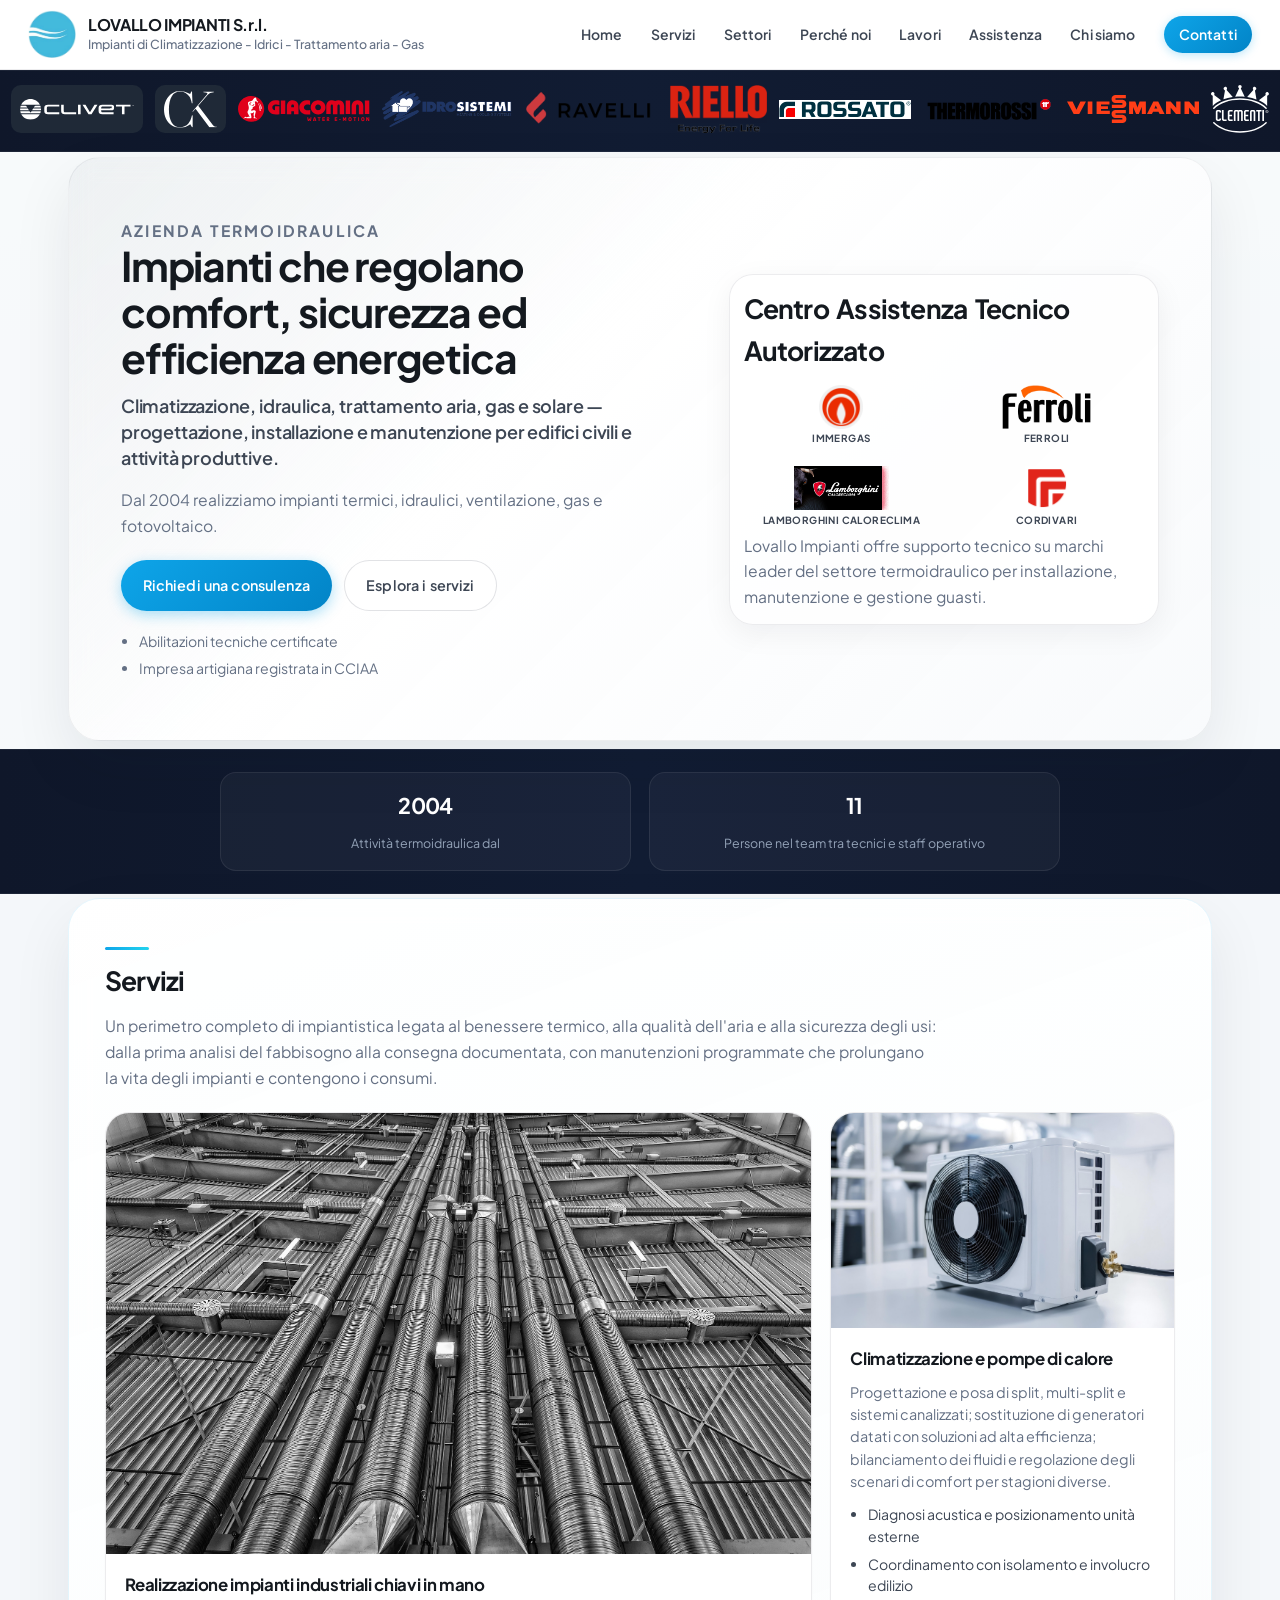
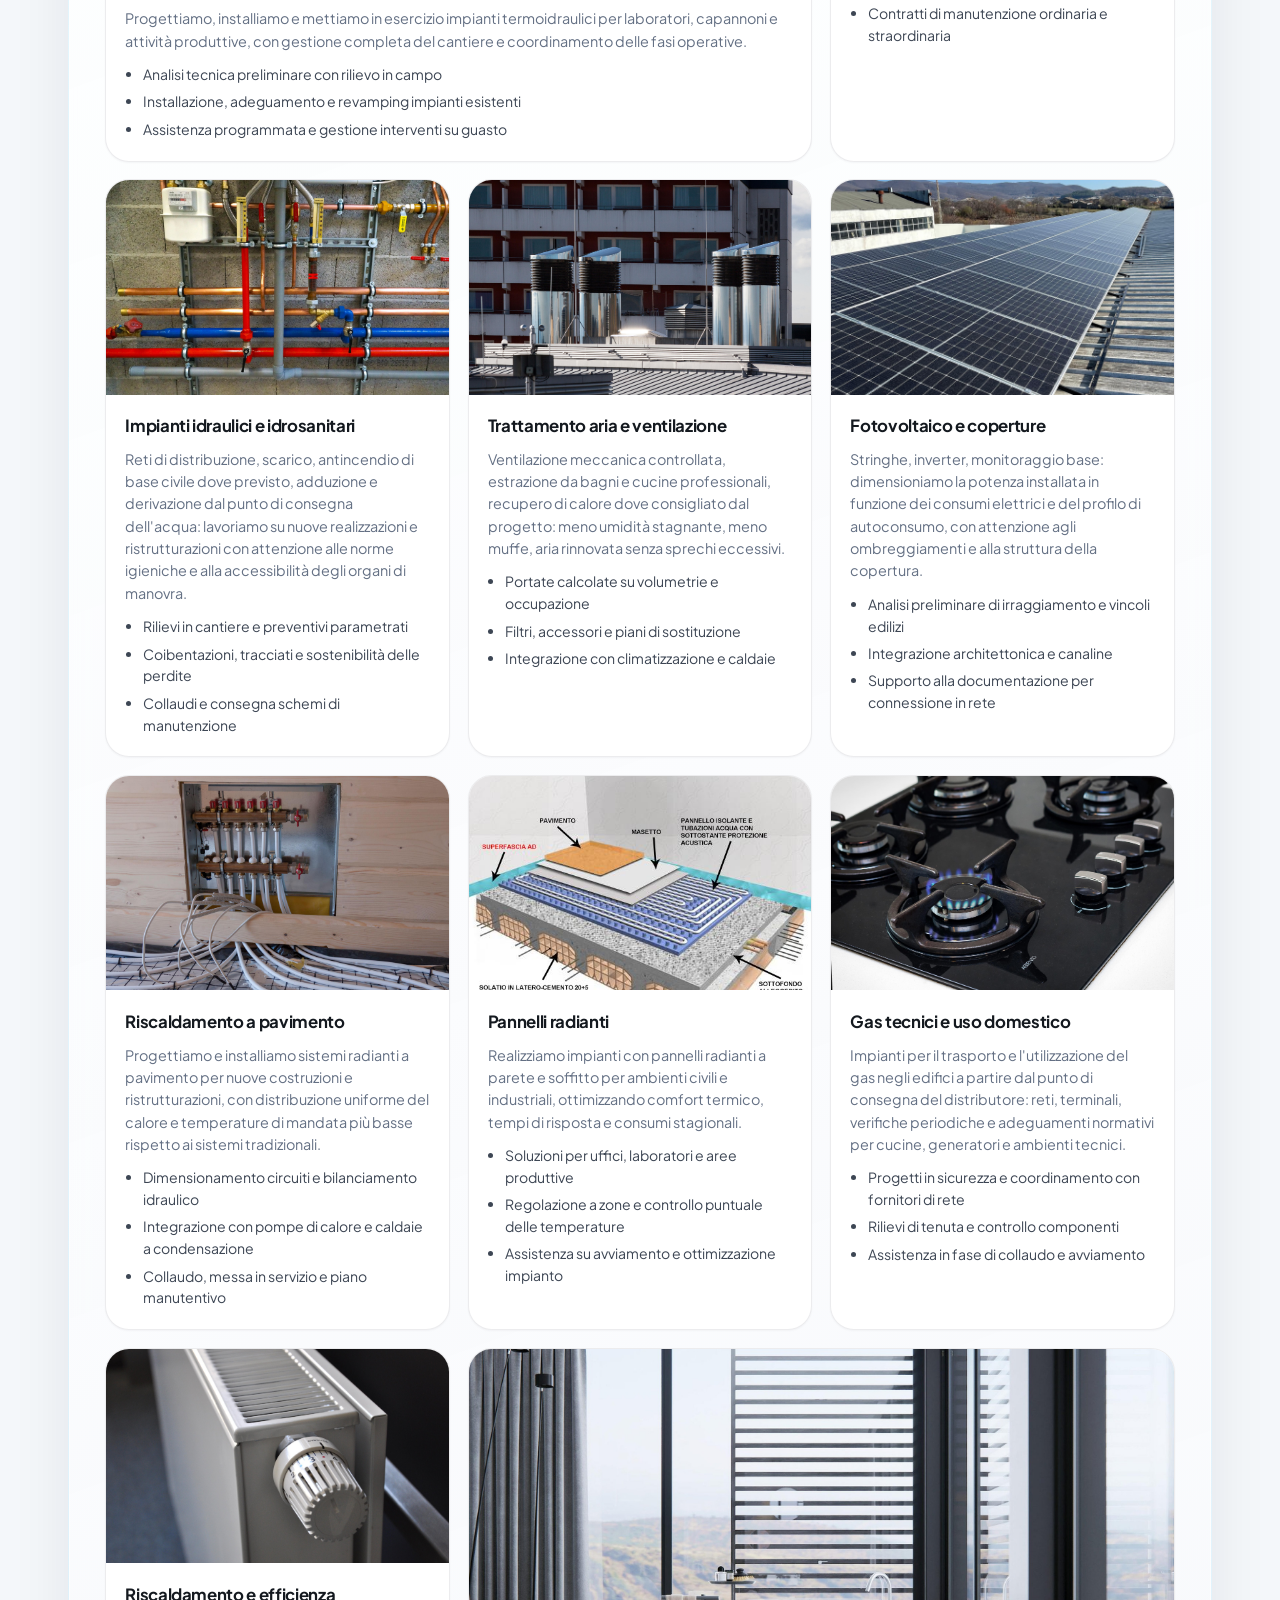
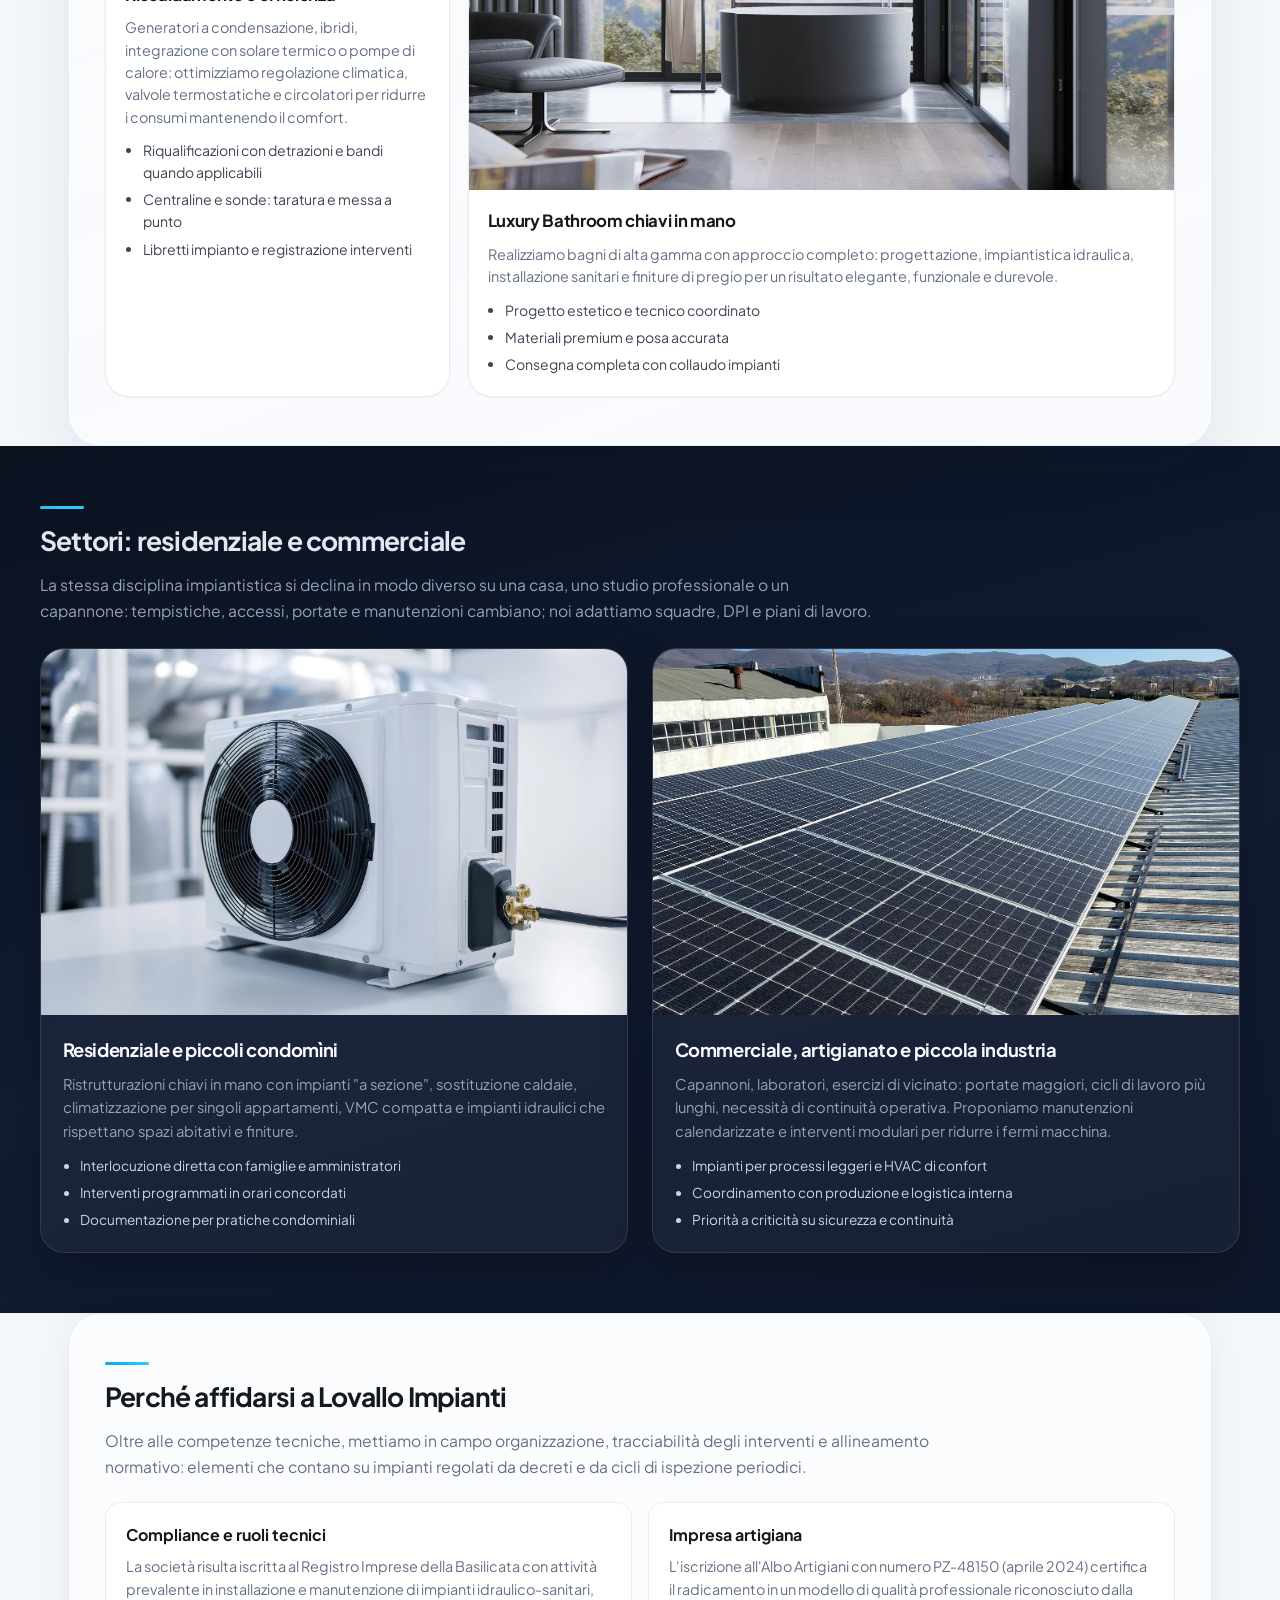
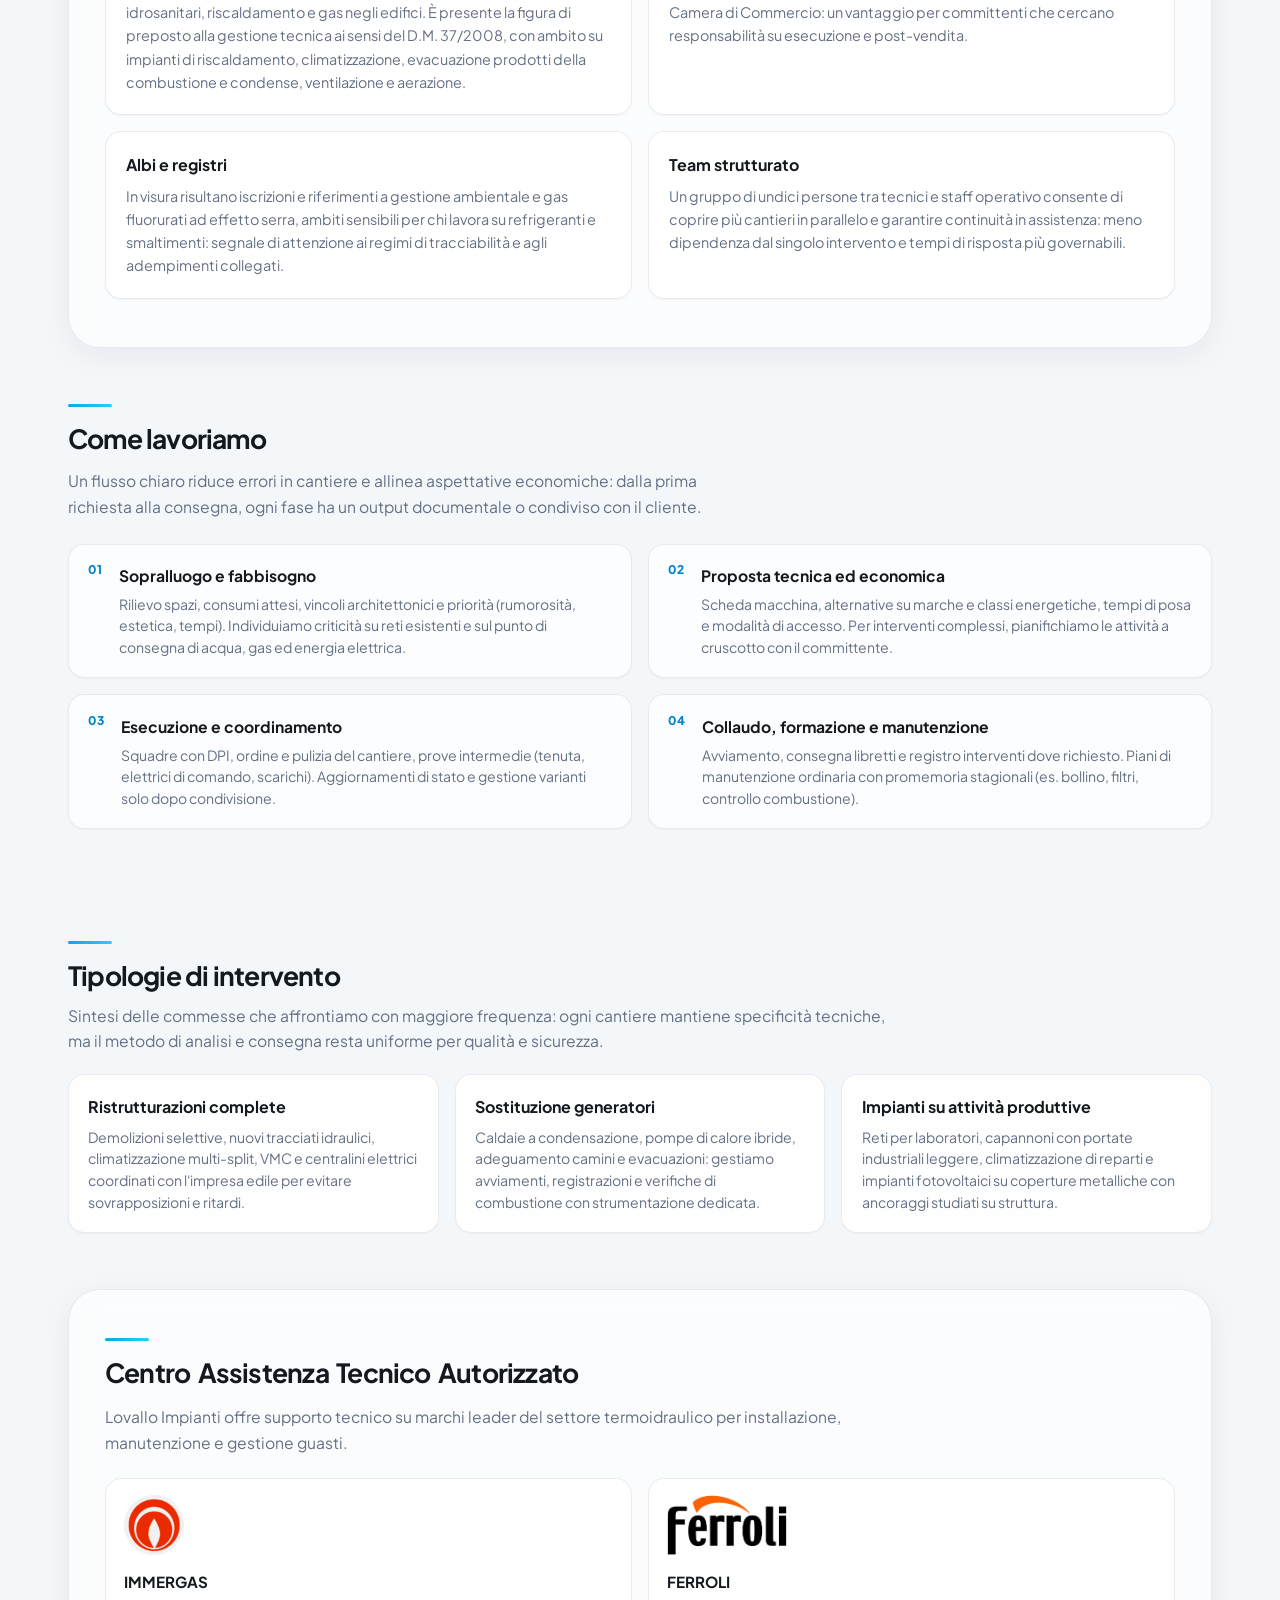
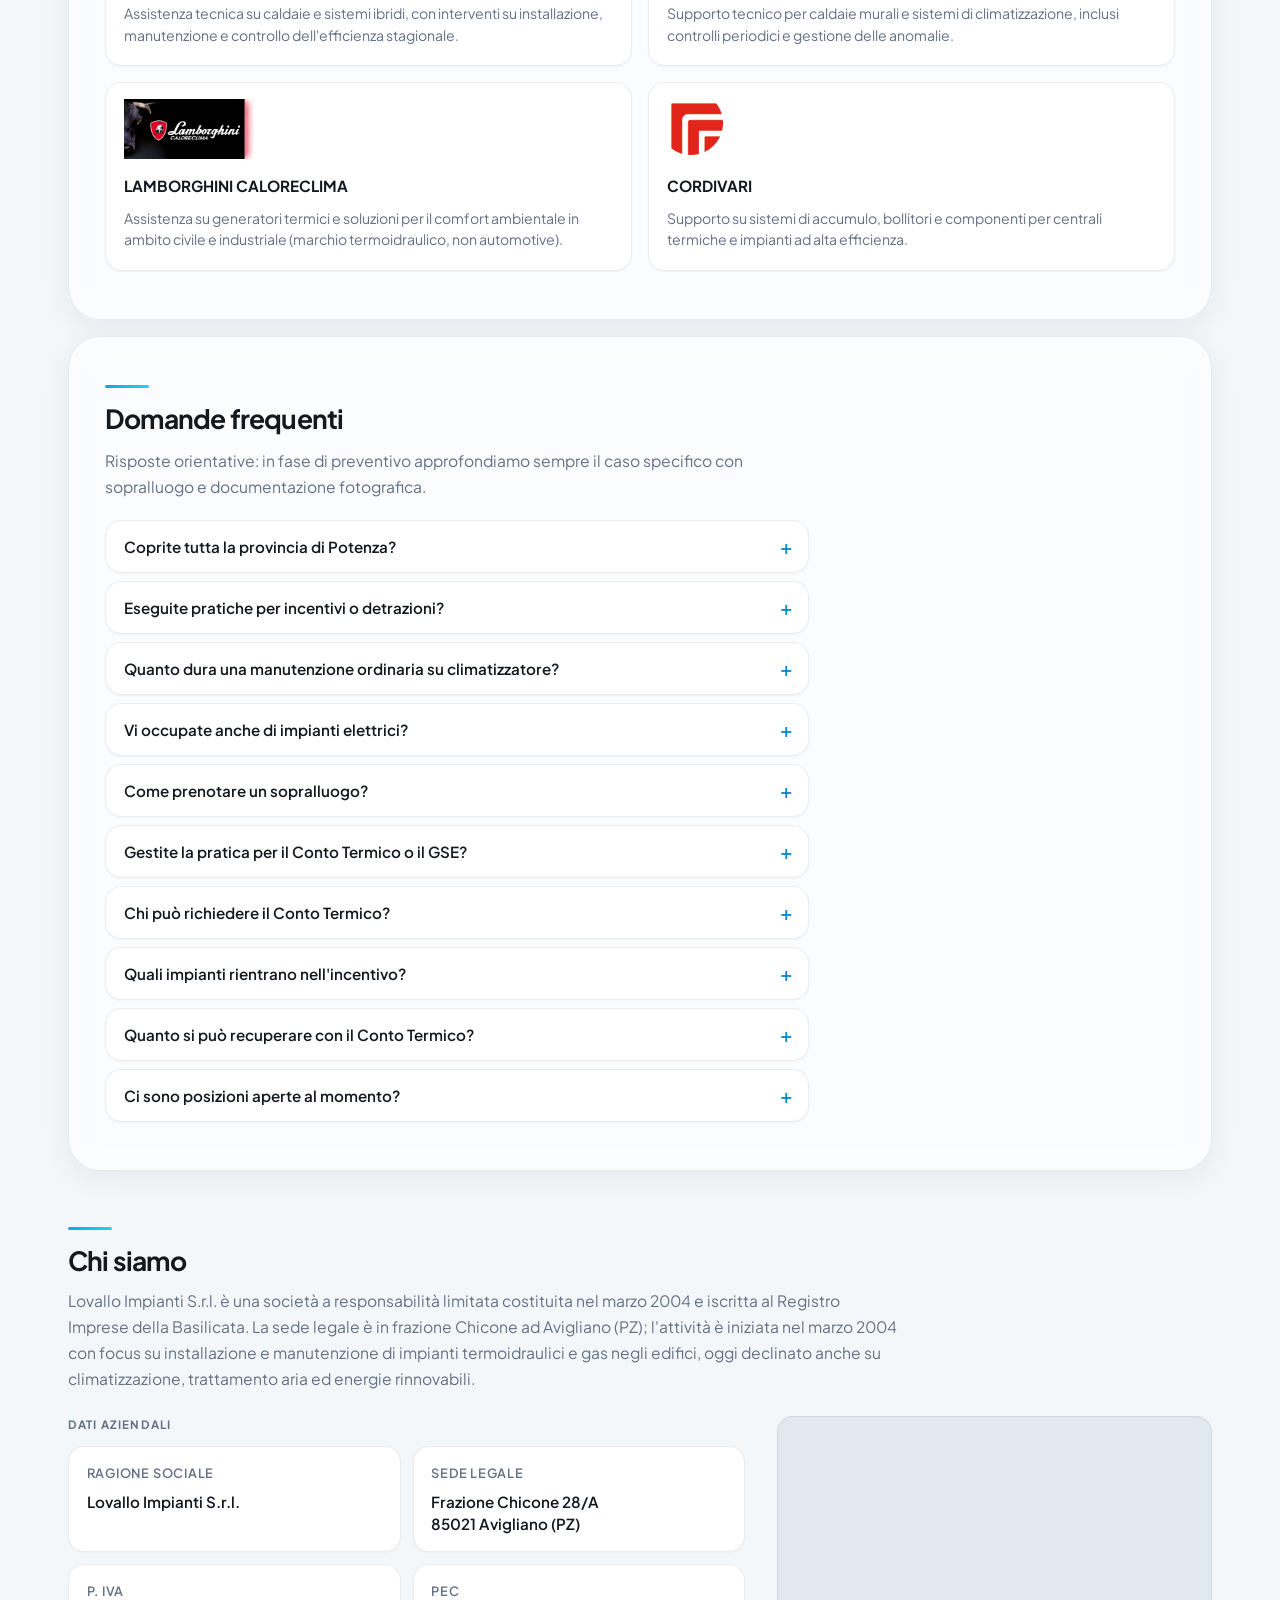
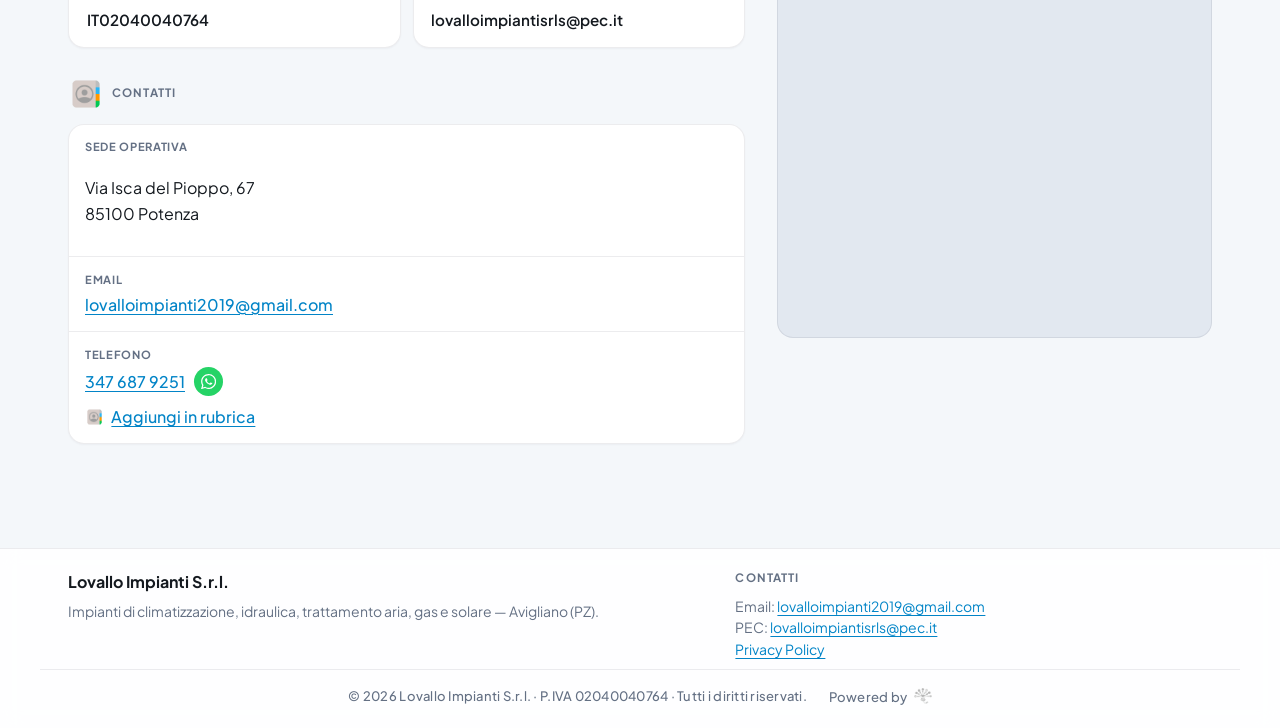
==== index.html @ 1da7b01a "feat(ui): menu updated" ====
<!DOCTYPE html>
<html lang="it">
  <head>
    <meta charset="UTF-8" />
    <meta name="viewport" content="width=device-width, initial-scale=1.0" />
    <title>Lovallo Impianti Srl — Climatizzazione, idraulica, trattamento aria e gas</title>
    <meta
      name="description"
      content="Lovallo Impianti S.r.l. ad Avigliano (PZ): installazione e manutenzione di impianti idraulico-sanitari, riscaldamento, climatizzazione, trattamento aria, gas ed energie rinnovabili. Impresa artigiana."
    />
    <meta name="robots" content="index, follow, max-image-preview:large, max-snippet:-1, max-video-preview:-1" />
    <meta name="author" content="Lovallo Impianti S.r.l." />
    <link rel="canonical" href="https://www.lovalloimpianti.it/" />
    <meta property="og:locale" content="it_IT" />
    <meta property="og:type" content="website" />
    <meta property="og:title" content="Lovallo Impianti Srl — Climatizzazione, idraulica, trattamento aria e gas" />
    <meta
      property="og:description"
      content="Installazione e manutenzione di impianti idraulico-sanitari, riscaldamento, climatizzazione, trattamento aria, gas ed energie rinnovabili ad Avigliano e provincia."
    />
    <meta property="og:url" content="https://www.lovalloimpianti.it/" />
    <meta property="og:site_name" content="Lovallo Impianti S.r.l." />
    <meta property="og:image" content="https://www.lovalloimpianti.it/assets/home-hvac.jpg" />
    <meta property="og:image:alt" content="Impianti di climatizzazione e servizi termoidraulici Lovallo Impianti" />
    <meta name="twitter:card" content="summary_large_image" />
    <meta name="twitter:title" content="Lovallo Impianti Srl — Climatizzazione, idraulica, trattamento aria e gas" />
    <meta
      name="twitter:description"
      content="Servizi termoidraulici, climatizzazione, gas e trattamento aria per edifici residenziali e commerciali."
    />
    <meta name="twitter:image" content="https://www.lovalloimpianti.it/assets/home-hvac.jpg" />
    <link rel="icon" type="image/png" href="assets/favicon.png" />
    <link rel="apple-touch-icon" href="assets/favicon.png" />
    <link rel="preconnect" href="https://fonts.googleapis.com" />
    <link rel="preconnect" href="https://fonts.gstatic.com" crossorigin />
    <link
      href="https://fonts.googleapis.com/css2?family=Plus+Jakarta+Sans:ital,wght@0,400;0,500;0,600;0,700;1,400&display=swap"
      rel="stylesheet"
    />
    <link rel="stylesheet" href="styles.css" />
    <script type="application/ld+json">
      {
        "@context": "https://schema.org",
        "@type": "HVACBusiness",
        "name": "Lovallo Impianti S.r.l.",
        "url": "https://www.lovalloimpianti.it/",
        "image": "https://www.lovalloimpianti.it/assets/home-hvac.jpg",
        "telephone": "+32 347 687 9251",
        "email": "lovalloimpianti2019@gmail.com",
        "address": {
          "@type": "PostalAddress",
          "streetAddress": "Frazione Chicone 28/A",
          "addressLocality": "Avigliano",
          "addressRegion": "PZ",
          "postalCode": "85021",
          "addressCountry": "IT"
        },
        "areaServed": "Provincia di Potenza",
        "sameAs": ["https://wa.me/323476879251"]
      }
    </script>
  </head>
  <body>
    <a class="skip-link" href="#contenuto-principale">Salta al contenuto</a>
    <header class="site-header">
      <a class="brand" href="#home" aria-label="Vai alla home Lovallo Impianti">
        <span class="brand-mark">
          <img
            src="assets/favicon.png"
            alt=""
            width="239"
            height="248"
            decoding="async"
            fetchpriority="high"
          />
        </span>
        <span class="brand-text">
          <span class="brand-title">LOVALLO IMPIANTI S.r.l.</span>
          <span class="brand-tagline">Impianti di Climatizzazione - Idrici - Trattamento aria - Gas</span>
        </span>
      </a>
      <button
        id="menu-toggle"
        class="menu-toggle"
        aria-label="Apri menu"
        aria-expanded="false"
        aria-controls="mobile-menu"
      >
        <span></span>
        <span></span>
        <span></span>
      </button>
      <nav class="desktop-nav" aria-label="Navigazione principale">
        <a href="#home">Home</a>
        <a href="#servizi">Servizi</a>
        <a href="#settori">Settori</a>
        <a href="#perche-noi">Perché noi</a>
        <a href="#portfolio">Lavori</a>
        <a href="#assistenza">Assistenza</a>
        <a href="#chi-siamo">Chi siamo</a>
        <a href="#contatti" class="nav-cta">Contatti</a>
      </nav>
    </header>

    <div id="mobile-menu" class="mobile-menu" hidden>
      <button id="menu-close" class="menu-close" aria-label="Chiudi menu">×</button>
      <a
        class="mobile-menu-brand mobile-menu-brand-link"
        href="#home"
        aria-label="Vai in cima alla pagina, sezione principale"
      >
        <span class="mobile-menu-brand-mark" aria-hidden="true">
          <img src="assets/favicon.png" alt="" width="239" height="248" decoding="async" />
        </span>
        <span class="mobile-menu-brand-title">LOVALLO IMPIANTI</span>
        <span class="mobile-menu-brand-sub-block">
          <span class="mobile-menu-brand-sub">Impianti di Climatizzazione - Idrici</span>
          <span class="mobile-menu-brand-sub">Trattamento aria - Gas</span>
        </span>
      </a>
      <nav aria-label="Menu mobile">
        <a href="#servizi">Servizi</a>
        <a href="#settori">Settori</a>
        <a href="#perche-noi">Perché noi</a>
        <a href="#portfolio">Lavori</a>
        <a href="#assistenza">Assistenza</a>
        <a href="#chi-siamo">Chi siamo</a>
        <a href="#contatti">Contatti</a>
      </nav>
    </div>

    <main id="contenuto-principale">
      <section class="stats-strip stats-strip--brands" aria-label="Brand partner">
        <div class="stats-strip-brand-cloud brand-cloud-section">
          <div class="brand-cloud brand-cloud--logos" aria-label="Nuvola loghi brand partner">
            <img class="brand-logo-chip brand-logo-chip--on-dark" src="assets/logos/brands-clivet.svg" alt="Clivet" width="256" height="256" loading="lazy" decoding="async" />
            <img class="brand-logo-chip brand-logo-chip--on-dark" src="assets/logos/brands-ctm.svg" alt="CTM" width="256" height="256" loading="lazy" decoding="async" />
            <img class="brand-logo-chip" src="assets/logos/brands-giacomini.svg" alt="Giacomini" width="256" height="256" loading="lazy" decoding="async" />
            <img class="brand-logo-chip" src="assets/logos/brands-idrosistemi.png" alt="Idrosistemi" width="256" height="256" loading="lazy" decoding="async" />
            <img class="brand-logo-chip" src="assets/logos/brands-ravelli.png" alt="Ravelli" width="256" height="256" loading="lazy" decoding="async" />
            <img class="brand-logo-chip" src="assets/logos/brands-riello.png" alt="Riello" width="256" height="256" loading="lazy" decoding="async" />
            <img class="brand-logo-chip" src="assets/logos/brands-rossato.png" alt="Rossato" width="256" height="256" loading="lazy" decoding="async" />
            <img class="brand-logo-chip" src="assets/logos/brands-thermorossi.png" alt="Thermorossi" width="256" height="256" loading="lazy" decoding="async" />
            <img class="brand-logo-chip" src="assets/logos/brands-viessmann.svg" alt="Viessmann" width="256" height="256" loading="lazy" decoding="async" />
            <img class="brand-logo-chip" src="assets/logos/brands-clementi.svg" alt="Clementi" width="256" height="256" loading="lazy" decoding="async" />
          </div>
        </div>
      </section>

      <section id="home" class="hero hero--hvac">
        <div class="hero-inner">
          <div class="hero-copy">
            <p class="hero-eyebrow">Azienda termoidraulica</p>
            <!-- <p class="hero-eyebrow hero-eyebrow--assist">Centro Assistenza Autorizzato</p> -->
            <h1>Impianti che regolano comfort, sicurezza ed efficienza energetica</h1>
            <p class="hero-subtitle">
              Climatizzazione, idraulica, trattamento aria, gas e solare — progettazione, installazione e
              manutenzione per edifici civili e attività produttive.
            </p>
            <p class="hero-lead">
              Dal 2004 realizziamo impianti termici, idraulici, ventilazione, gas e fotovoltaico.
            </p>
            <div class="hero-cta">
              <a class="btn btn-primary" href="#contatti">Richiedi una consulenza</a>
              <a class="btn btn-ghost" href="#servizi">Esplora i servizi</a>
            </div>
            <ul class="hero-bullets" aria-label="Punti di forza">
              <li>Abilitazioni tecniche certificate</li>
              <li>Impresa artigiana registrata in CCIAA</li>
            </ul>
          </div>
          <aside class="hero-partners-card assistance-top-card" aria-label="Centro assistenza tecnico autorizzato">
            <h2 class="assistance-title-spaced">Centro Assistenza Tecnico Autorizzato</h2>
            <div class="assistance-top-grid" aria-label="Marchi assistenza autorizzata">
              <a href="https://www.immergas.com/" target="_blank" rel="noopener noreferrer" aria-label="Visita il sito Immergas">
                <img src="assets/logos/immergas.png" alt="Logo Immergas" width="256" height="256" loading="lazy" decoding="async" />
                <span>IMMERGAS</span>
              </a>
              <a href="https://www.ferroli.com/" target="_blank" rel="noopener noreferrer" aria-label="Visita il sito Ferroli">
                <img src="assets/logos/ferroli.png" alt="Logo Ferroli" width="256" height="256" loading="lazy" decoding="async" />
                <span>FERROLI</span>
              </a>
              <a
                href="https://www.lamborghinicalor.it/"
                target="_blank"
                rel="noopener noreferrer"
                aria-label="Visita il sito Lamborghini Caloreclima"
              >
                <img
                  src="assets/logos/lamborghini-caloreclima.png"
                  alt="Logo Lamborghini Caloreclima"
                  width="256"
                  height="256"
                  loading="lazy"
                  decoding="async"
                />
                <span>LAMBORGHINI CALORECLIMA</span>
              </a>
              <a href="https://www.cordivari.it/" target="_blank" rel="noopener noreferrer" aria-label="Visita il sito Cordivari">
                <img src="assets/logos/cordivari.png" alt="Logo Cordivari" width="256" height="256" loading="lazy" decoding="async" />
                <span>CORDIVARI</span>
              </a>
            </div>
            <p class="section-intro">
              Lovallo Impianti offre supporto tecnico su marchi leader del settore termoidraulico per installazione,
              manutenzione e gestione guasti.
            </p>
          </aside>
        </div>
      </section>

      <section class="stats-strip stats-strip--numbers" aria-label="Esperienza e team">
        <div class="stats-strip-inner stats-strip-inner--2">
          <article class="stat-card">
            <span class="stat-value">2004</span>
            <span class="stat-label">Attività termoidraulica dal</span>
          </article>
          <article class="stat-card">
            <span class="stat-value">11</span>
            <span class="stat-label">Persone nel team tra tecnici e staff operativo</span>
          </article>
        </div>
      </section>

      <section id="servizi" class="section section-alt services-panel">
        <div class="section-head">
          <h2>Servizi</h2>
          <p class="section-intro">
            Un perimetro completo di impiantistica legata al benessere termico, alla qualità dell&apos;aria e alla
            sicurezza degli usi: dalla prima analisi del fabbisogno alla consegna documentata, con manutenzioni
            programmate che prolungano la vita degli impianti e contengono i consumi.
          </p>
        </div>
        <div class="services services--deep">
          <article class="service-item service-item--featured">
            <div class="service-item-media">
              <img
                src="assets/foactory-pipes-hero.jpg"
                alt="Realizzazione impianti industriali termoidraulici chiavi in mano"
                width="800"
                height="500"
                loading="lazy"
                decoding="async"
              />
            </div>
            <div class="service-item-body">
              <h3>Realizzazione impianti industriali chiavi in mano</h3>
              <p>
                Progettiamo, installiamo e mettiamo in esercizio impianti termoidraulici per laboratori, capannoni e
                attività produttive, con gestione completa del cantiere e coordinamento delle fasi operative.
              </p>
              <ul class="service-list">
                <li>Analisi tecnica preliminare con rilievo in campo</li>
                <li>Installazione, adeguamento e revamping impianti esistenti</li>
                <li>Assistenza programmata e gestione interventi su guasto</li>
              </ul>
            </div>
          </article>
          <article class="service-item">
            <div class="service-item-media">
              <img
                src="assets/heat-pump-fan.jpg"
                alt=""
                width="800"
                height="500"
                loading="lazy"
                decoding="async"
              />
            </div>
            <div class="service-item-body">
              <h3>Climatizzazione e pompe di calore</h3>
              <p>
                Progettazione e posa di split, multi-split e sistemi canalizzati; sostituzione di generatori datati con
                soluzioni ad alta efficienza; bilanciamento dei fluidi e regolazione degli scenari di comfort per
                stagioni diverse.
              </p>
              <ul class="service-list">
                <li>Diagnosi acustica e posizionamento unità esterne</li>
                <li>Coordinamento con isolamento e involucro edilizio</li>
                <li>Contratti di manutenzione ordinaria e straordinaria</li>
              </ul>
            </div>
          </article>
          <article class="service-item">
            <div class="service-item-media">
              <img
                src="assets/pipes-colorful-flat.jpg"
                alt=""
                width="800"
                height="500"
                loading="lazy"
                decoding="async"
              />
            </div>
            <div class="service-item-body">
              <h3>Impianti idraulici e idrosanitari</h3>
              <p>
                Reti di distribuzione, scarico, antincendio di base civile dove previsto, adduzione e derivazione dal
                punto di consegna dell&apos;acqua: lavoriamo su nuove realizzazioni e ristrutturazioni con attenzione
                alle norme igieniche e alla accessibilità degli organi di manovra.
              </p>
              <ul class="service-list">
                <li>Rilievi in cantiere e preventivi parametrati</li>
                <li>Coibentazioni, tracciati e sostenibilità delle perdite</li>
                <li>Collaudi e consegna schemi di manutenzione</li>
              </ul>
            </div>
          </article>
          <article class="service-item">
            <div class="service-item-media">
              <img
                src="assets/ventilation-2.jpg"
                alt=""
                width="800"
                height="500"
                loading="lazy"
                decoding="async"
              />
            </div>
            <div class="service-item-body">
              <h3>Trattamento aria e ventilazione</h3>
              <p>
                Ventilazione meccanica controllata, estrazione da bagni e cucine professionali, recupero di calore dove
                consigliato dal progetto: meno umidità stagnante, meno muffe, aria rinnovata senza sprechi eccessivi.
              </p>
              <ul class="service-list">
                <li>Portate calcolate su volumetrie e occupazione</li>
                <li>Filtri, accessori e piani di sostituzione</li>
                <li>Integrazione con climatizzazione e caldaie</li>
              </ul>
            </div>
          </article>
          <article class="service-item">
            <div class="service-item-media">
              <img
                src="assets/solar-panel-industry.jpg"
                alt=""
                width="800"
                height="500"
                loading="lazy"
                decoding="async"
              />
            </div>
            <div class="service-item-body">
              <h3>Fotovoltaico e coperture</h3>
              <p>
                Stringhe, inverter, monitoraggio base: dimensioniamo la potenza installata in funzione dei consumi
                elettrici e del profilo di autoconsumo, con attenzione agli ombreggiamenti e alla struttura della
                copertura.
              </p>
              <ul class="service-list">
                <li>Analisi preliminare di irraggiamento e vincoli edilizi</li>
                <li>Integrazione architettonica e canaline</li>
                <li>Supporto alla documentazione per connessione in rete</li>
              </ul>
            </div>
          </article>
          <article class="service-item">
            <div class="service-item-media">
              <img
                src="assets/pavimento-radiante-tubi.jpeg"
                alt="Impianto di riscaldamento a pavimento in fase di installazione"
                width="800"
                height="500"
                loading="lazy"
                decoding="async"
              />
            </div>
            <div class="service-item-body">
              <h3>Riscaldamento a pavimento</h3>
              <p>
                Progettiamo e installiamo sistemi radianti a pavimento per nuove costruzioni e ristrutturazioni, con
                distribuzione uniforme del calore e temperature di mandata più basse rispetto ai sistemi tradizionali.
              </p>
              <ul class="service-list">
                <li>Dimensionamento circuiti e bilanciamento idraulico</li>
                <li>Integrazione con pompe di calore e caldaie a condensazione</li>
                <li>Collaudo, messa in servizio e piano manutentivo</li>
              </ul>
            </div>
          </article>
          <article class="service-item">
            <div class="service-item-media">
              <img
                src="assets/pavimento-radiante-guida.jpeg"
                alt="Sistema radiante per applicazione industriale"
                width="800"
                height="500"
                loading="lazy"
                decoding="async"
              />
            </div>
            <div class="service-item-body">
              <h3>Pannelli radianti</h3>
              <p>
                Realizziamo impianti con pannelli radianti a parete e soffitto per ambienti civili e industriali,
                ottimizzando comfort termico, tempi di risposta e consumi stagionali.
              </p>
              <ul class="service-list">
                <li>Soluzioni per uffici, laboratori e aree produttive</li>
                <li>Regolazione a zone e controllo puntuale delle temperature</li>
                <li>Assistenza su avviamento e ottimizzazione impianto</li>
              </ul>
            </div>
          </article>
          <article class="service-item">
            <div class="service-item-media">
              <img
                src="assets/home-gas-kitchen.jpg"
                alt=""
                width="800"
                height="500"
                loading="lazy"
                decoding="async"
              />
            </div>
            <div class="service-item-body">
              <h3>Gas tecnici e uso domestico</h3>
              <p>
                Impianti per il trasporto e l&apos;utilizzazione del gas negli edifici a partire dal punto di consegna
                del distributore: reti, terminali, verifiche periodiche e adeguamenti normativi per cucine, generatori
                e ambienti tecnici.
              </p>
              <ul class="service-list">
                <li>Progetti in sicurezza e coordinamento con fornitori di rete</li>
                <li>Rilievi di tenuta e controllo componenti</li>
                <li>Assistenza in fase di collaudo e avviamento</li>
              </ul>
            </div>
          </article>
          <article class="service-item">
            <div class="service-item-media">
              <img
                src="assets/home-radiator.jpg"
                alt=""
                width="800"
                height="500"
                loading="lazy"
                decoding="async"
              />
            </div>
            <div class="service-item-body">
              <h3>Riscaldamento e efficienza</h3>
              <p>
                Generatori a condensazione, ibridi, integrazione con solare termico o pompe di calore: ottimizziamo
                regolazione climatica, valvole termostatiche e circolatori per ridurre i consumi mantenendo il comfort.
              </p>
              <ul class="service-list">
                <li>Riqualificazioni con detrazioni e bandi quando applicabili</li>
                <li>Centraline e sonde: taratura e messa a punto</li>
                <li>Libretti impianto e registrazione interventi</li>
              </ul>
            </div>
          </article>
          <article class="service-item service-item--featured">
            <div class="service-item-media">
              <img
                src="assets/bathroom.jpg"
                alt="Luxury bathroom con finiture moderne"
                width="800"
                height="500"
                loading="lazy"
                decoding="async"
              />
            </div>
            <div class="service-item-body">
              <h3>Luxury Bathroom chiavi in mano</h3>
              <p>
                Realizziamo bagni di alta gamma con approccio completo: progettazione, impiantistica idraulica,
                installazione sanitari e finiture di pregio per un risultato elegante, funzionale e durevole.
              </p>
              <ul class="service-list">
                <li>Progetto estetico e tecnico coordinato</li>
                <li>Materiali premium e posa accurata</li>
                <li>Consegna completa con collaudo impianti</li>
              </ul>
            </div>
          </article>
        </div>
      </section>

      <section id="settori" class="section section-split-audience">
        <div class="section-head section-head--on-dark">
          <h2>Settori: residenziale e commerciale</h2>
          <p class="section-intro">
            La stessa disciplina impiantistica si declina in modo diverso su una casa, uno studio professionale o un
            capannone: tempistiche, accessi, portate e manutenzioni cambiano; noi adattiamo squadre, DPI e piani di
            lavoro.
          </p>
        </div>
        <div class="audience-grid">
          <article class="audience-card">
            <div class="audience-card-media">
              <img
                src="assets/heat-pump-fan.jpg"
                alt=""
                width="900"
                height="560"
                loading="lazy"
                decoding="async"
              />
            </div>
            <div class="audience-card-body">
              <h3>Residenziale e piccoli condomìni</h3>
              <p>
                Ristrutturazioni chiavi in mano con impianti &quot;a sezione&quot;, sostituzione caldaie, climatizzazione
                per singoli appartamenti, VMC compatta e impianti idraulici che rispettano spazi abitativi e finiture.
              </p>
              <ul class="service-list service-list--compact">
                <li>Interlocuzione diretta con famiglie e amministratori</li>
                <li>Interventi programmati in orari concordati</li>
                <li>Documentazione per pratiche condominiali</li>
              </ul>
            </div>
          </article>
          <article class="audience-card">
            <div class="audience-card-media">
              <img
                src="assets/solar-panel-industry.jpg"
                alt=""
                width="900"
                height="560"
                loading="lazy"
                decoding="async"
              />
            </div>
            <div class="audience-card-body">
              <h3>Commerciale, artigianato e piccola industria</h3>
              <p>
                Capannoni, laboratori, esercizi di vicinato: portate maggiori, cicli di lavoro più lunghi, necessità di
                continuità operativa. Proponiamo manutenzioni calendarizzate e interventi modulari per ridurre i fermi
                macchina.
              </p>
              <ul class="service-list service-list--compact">
                <li>Impianti per processi leggeri e HVAC di confort</li>
                <li>Coordinamento con produzione e logistica interna</li>
                <li>Priorità a criticità su sicurezza e continuità</li>
              </ul>
            </div>
          </article>
        </div>
      </section>

      <section id="perche-noi" class="section section-alt">
        <div class="section-head">
          <h2>Perché affidarsi a Lovallo Impianti</h2>
          <p class="section-intro">
            Oltre alle competenze tecniche, mettiamo in campo organizzazione, tracciabilità degli interventi e
            allineamento normativo: elementi che contano su impianti regolati da decreti e da cicli di ispezione
            periodici.
          </p>
        </div>
        <div class="why-grid">
          <article class="why-card">
            <h3>Compliance e ruoli tecnici</h3>
            <p>
              La società risulta iscritta al Registro Imprese della Basilicata con attività prevalente in
              installazione e manutenzione di impianti idraulico-sanitari, idrosanitari, riscaldamento e gas negli
              edifici. È presente la figura di preposto alla gestione tecnica ai sensi del D.M. 37/2008, con ambito su
              impianti di riscaldamento, climatizzazione, evacuazione prodotti della combustione e condense, ventilazione
              e aerazione.
            </p>
          </article>
          <article class="why-card">
            <h3>Impresa artigiana</h3>
            <p>
              L&apos;iscrizione all&apos;Albo Artigiani con numero PZ-48150 (aprile 2024) certifica il radicamento in un
              modello di qualità professionale riconosciuto dalla Camera di Commercio: un vantaggio per committenti che
              cercano responsabilità su esecuzione e post-vendita.
            </p>
          </article>
          <article class="why-card">
            <h3>Albi e registri</h3>
            <p>
              In visura risultano iscrizioni e riferimenti a gestione ambientale e gas fluorurati ad effetto serra, ambiti
              sensibili per chi lavora su refrigeranti e smaltimenti: segnale di attenzione ai regimi di tracciabilità e
              agli adempimenti collegati.
            </p>
          </article>
          <article class="why-card">
            <h3>Team strutturato</h3>
            <p>
              Un gruppo di undici persone tra tecnici e staff operativo consente di coprire più cantieri in
              parallelo e garantire continuità in assistenza: meno dipendenza dal singolo intervento e tempi di risposta
              più governabili.
            </p>
          </article>
        </div>
      </section>

      <section class="section section-process" aria-labelledby="process-title">
        <h2 id="process-title">Come lavoriamo</h2>
        <p class="section-intro section-intro--narrow">
          Un flusso chiaro riduce errori in cantiere e allinea aspettative economiche: dalla prima richiesta alla
          consegna, ogni fase ha un output documentale o condiviso con il cliente.
        </p>
        <ol class="process-steps">
          <li>
            <span class="process-step-num">01</span>
            <div>
              <h3>Sopralluogo e fabbisogno</h3>
              <p>
                Rilievo spazi, consumi attesi, vincoli architettonici e priorità (rumorosità, estetica, tempi). Individuiamo
                criticità su reti esistenti e sul punto di consegna di acqua, gas ed energia elettrica.
              </p>
            </div>
          </li>
          <li>
            <span class="process-step-num">02</span>
            <div>
              <h3>Proposta tecnica ed economica</h3>
              <p>
                Scheda macchina, alternative su marche e classi energetiche, tempi di posa e modalità di accesso. Per
                interventi complessi, pianifichiamo le attività a cruscotto con il committente.
              </p>
            </div>
          </li>
          <li>
            <span class="process-step-num">03</span>
            <div>
              <h3>Esecuzione e coordinamento</h3>
              <p>
                Squadre con DPI, ordine e pulizia del cantiere, prove intermedie (tenuta, elettrici di comando, scarichi).
                Aggiornamenti di stato e gestione varianti solo dopo condivisione.
              </p>
            </div>
          </li>
          <li>
            <span class="process-step-num">04</span>
            <div>
              <h3>Collaudo, formazione e manutenzione</h3>
              <p>
                Avviamento, consegna libretti e registro interventi dove richiesto. Piani di manutenzione ordinaria con
                promemoria stagionali (es. bollino, filtri, controllo combustione).
              </p>
            </div>
          </li>
        </ol>
      </section>

      <section id="portfolio" class="section portfolio-section">
        <h2 id="portfolio-title">Tipologie di intervento</h2>
        <p class="section-intro">
          Sintesi delle commesse che affrontiamo con maggiore frequenza: ogni cantiere mantiene specificità tecniche, ma
          il metodo di analisi e consegna resta uniforme per qualità e sicurezza.
        </p>
        <div class="portfolio-grid">
          <article class="portfolio-card">
            <h3>Ristrutturazioni complete</h3>
            <p>
              Demolizioni selettive, nuovi tracciati idraulici, climatizzazione multi-split, VMC e centralini elettrici
              coordinati con l&apos;impresa edile per evitare sovrapposizioni e ritardi.
            </p>
          </article>
          <article class="portfolio-card">
            <h3>Sostituzione generatori</h3>
            <p>
              Caldaie a condensazione, pompe di calore ibride, adeguamento camini e evacuazioni: gestiamo avviamenti,
              registrazioni e verifiche di combustione con strumentazione dedicata.
            </p>
          </article>
          <article class="portfolio-card">
            <h3>Impianti su attività produttive</h3>
            <p>
              Reti per laboratori, capannoni con portate industriali leggere, climatizzazione di reparti e impianti
              fotovoltaici su coperture metalliche con ancoraggi studiati su struttura.
            </p>
          </article>
        </div>
      </section>

      <section id="assistenza" class="section section-alt assistance-section">
        <div class="section-head">
          <h2 class="assistance-title-spaced">Centro Assistenza Tecnico Autorizzato</h2>
          <p class="section-intro">
            Lovallo Impianti offre supporto tecnico su marchi leader del settore termoidraulico per installazione,
            manutenzione e gestione guasti.
          </p>
        </div>
        <div class="assistance-grid">
          <article class="assistance-card">
            <a href="https://www.immergas.com/" target="_blank" rel="noopener noreferrer" aria-label="Visita il sito Immergas">
              <img src="assets/logos/immergas.png" alt="Logo Immergas" width="256" height="256" loading="lazy" decoding="async" />
            </a>
            <h3>IMMERGAS</h3>
            <p>
              Assistenza tecnica su caldaie e sistemi ibridi, con interventi su installazione, manutenzione e controllo
              dell&apos;efficienza stagionale.
            </p>
          </article>
          <article class="assistance-card">
            <a href="https://www.ferroli.com/" target="_blank" rel="noopener noreferrer" aria-label="Visita il sito Ferroli">
              <img src="assets/logos/ferroli.png" alt="Logo Ferroli" width="256" height="256" loading="lazy" decoding="async" />
            </a>
            <h3>FERROLI</h3>
            <p>
              Supporto tecnico per caldaie murali e sistemi di climatizzazione, inclusi controlli periodici e gestione
              delle anomalie.
            </p>
          </article>
          <article class="assistance-card">
            <a
              href="https://www.lamborghinicalor.it/"
              target="_blank"
              rel="noopener noreferrer"
              aria-label="Visita il sito Lamborghini Caloreclima"
            >
              <img
                src="assets/logos/lamborghini-caloreclima.png"
                alt="Logo Lamborghini Caloreclima"
                width="256"
                height="256"
                loading="lazy"
                decoding="async"
              />
            </a>
            <h3>LAMBORGHINI CALORECLIMA</h3>
            <p>
              Assistenza su generatori termici e soluzioni per il comfort ambientale in ambito civile e industriale
              (marchio termoidraulico, non automotive).
            </p>
          </article>
          <article class="assistance-card">
            <a href="https://www.cordivari.it/" target="_blank" rel="noopener noreferrer" aria-label="Visita il sito Cordivari">
              <img src="assets/logos/cordivari.png" alt="Logo Cordivari" width="256" height="256" loading="lazy" decoding="async" />
            </a>
            <h3>CORDIVARI</h3>
            <p>
              Supporto su sistemi di accumulo, bollitori e componenti per centrali termiche e impianti ad alta
              efficienza.
            </p>
          </article>
        </div>
      </section>

      <section class="section section-alt" aria-labelledby="faq-title">
        <h2 id="faq-title">Domande frequenti</h2>
        <p class="section-intro section-intro--narrow">
          Risposte orientative: in fase di preventivo approfondiamo sempre il caso specifico con sopralluogo e
          documentazione fotografica.
        </p>
        <div class="faq-list">
          <div class="faq-item">
            <button type="button" class="faq-q" aria-expanded="false" aria-controls="faq-a-1" id="faq-q-1">
              Coprite tutta la provincia di Potenza?
            </button>
            <div class="faq-a" id="faq-a-1" role="region" aria-labelledby="faq-q-1" hidden>
              <p>
                Operiamo principalmente dal bacino di Avigliano e comuni limitrofi, con spostamenti valutati in base a
                urgenza e dimensione commessa. Contattateci indicando indirizzo e tipologia di intervento: proponiamo
                finestre di calendario realistiche.
              </p>
            </div>
          </div>
          <div class="faq-item">
            <button type="button" class="faq-q" aria-expanded="false" aria-controls="faq-a-2" id="faq-q-2">
              Eseguite pratiche per incentivi o detrazioni?
            </button>
            <div class="faq-a" id="faq-a-2" role="region" aria-labelledby="faq-q-2" hidden>
              <p>
                Sì, forniamo assistenza tecnica e documentale per pratiche legate a incentivi e agevolazioni, inclusi
                fondi regionali Basilicata, richieste GSE e Conto Termico, quando applicabili al tipo di intervento.
                Prepariamo la documentazione impiantistica necessaria (schede tecniche, dichiarazioni e riferimenti di
                intervento) e supportiamo il cliente nel coordinamento con i consulenti incaricati. La presentazione
                formale della domanda e gli adempimenti fiscali/amministrativi restano in capo al committente o ai
                professionisti delegati.
              </p>
            </div>
          </div>
          <div class="faq-item">
            <button type="button" class="faq-q" aria-expanded="false" aria-controls="faq-a-3" id="faq-q-3">
              Quanto dura una manutenzione ordinaria su climatizzatore?
            </button>
            <div class="faq-a" id="faq-a-3" role="region" aria-labelledby="faq-q-3" hidden>
              <p>
                In media da 45 a 90 minuti per split domestico, inclusa pulizia filtri, controllo scarico condensa,
                verifica pressioni e assorbimento elettrico. Impianti più articolati richiedono più tempo e possibili
                accessi tecnici.
              </p>
            </div>
          </div>
          <div class="faq-item">
            <button type="button" class="faq-q" aria-expanded="false" aria-controls="faq-a-4" id="faq-q-4">
              Vi occupate anche di impianti elettrici?
            </button>
            <div class="faq-a" id="faq-a-4" role="region" aria-labelledby="faq-q-4" hidden>
              <p>
                Possiamo occuparci delle lavorazioni elettriche negli edifici a partire dal punto di consegna
                dell&apos;energia, in coerenza con il perimetro del D.M. 37/2008. In fase di offerta indichiamo sempre
                quali parti sono incluse e dove serve integrazione con ditte elettriche specializzate.
              </p>
            </div>
          </div>
          <div class="faq-item">
            <button type="button" class="faq-q" aria-expanded="false" aria-controls="faq-a-5" id="faq-q-5">
              Come prenotare un sopralluogo?
            </button>
            <div class="faq-a" id="faq-a-5" role="region" aria-labelledby="faq-q-5" hidden>
              <p>
                Scrivete a <a href="mailto:lovalloimpianti2019@gmail.com">lovalloimpianti2019@gmail.com</a> o utilizzate
                WhatsApp dal numero indicato in contatti, allegando foto e planimetrie se disponibili: accelerano la
                prima stima.
              </p>
            </div>
          </div>
          <div class="faq-item">
            <button type="button" class="faq-q" aria-expanded="false" aria-controls="faq-a-6" id="faq-q-6">
              Gestite la pratica per il Conto Termico o il GSE?
            </button>
            <div class="faq-a" id="faq-a-6" role="region" aria-labelledby="faq-q-6" hidden>
              <p>
                Sì, possiamo supportarti nella gestione della pratica e nella raccolta della documentazione necessaria.
              </p>
            </div>
          </div>
          <div class="faq-item">
            <button type="button" class="faq-q" aria-expanded="false" aria-controls="faq-a-7" id="faq-q-7">
              Chi può richiedere il Conto Termico?
            </button>
            <div class="faq-a" id="faq-a-7" role="region" aria-labelledby="faq-q-7" hidden>
              <p>
                Privati, aziende e Pubbliche Amministrazioni che effettuano interventi idonei di efficientamento
                energetico.
              </p>
            </div>
          </div>
          <div class="faq-item">
            <button type="button" class="faq-q" aria-expanded="false" aria-controls="faq-a-8" id="faq-q-8">
              Quali impianti rientrano nell&apos;incentivo?
            </button>
            <div class="faq-a" id="faq-a-8" role="region" aria-labelledby="faq-q-8" hidden>
              <p>
                Caldaie ad alta efficienza, pompe di calore, sistemi ibridi e impianti solari termici.
              </p>
            </div>
          </div>
          <div class="faq-item">
            <button type="button" class="faq-q" aria-expanded="false" aria-controls="faq-a-9" id="faq-q-9">
              Quanto si può recuperare con il Conto Termico?
            </button>
            <div class="faq-a" id="faq-a-9" role="region" aria-labelledby="faq-q-9" hidden>
              <p>
                L&apos;incentivo può coprire fino al 65% della spesa, in base al tipo di intervento e ai requisiti
                tecnici.
              </p>
            </div>
          </div>
          <div class="faq-item">
            <button type="button" class="faq-q" aria-expanded="false" aria-controls="faq-a-10" id="faq-q-10">
              Ci sono posizioni aperte al momento?
            </button>
            <div class="faq-a" id="faq-a-10" role="region" aria-labelledby="faq-q-10" hidden>
              <p>
                Per conoscere le opportunità disponibili o inviare una candidatura spontanea, puoi scriverci
                all&apos;indirizzo email <a href="mailto:lovalloimpianti2019@gmail.com">lovalloimpianti2019@gmail.com</a>.
              </p>
            </div>
          </div>
        </div>
      </section>

      <section id="chi-siamo" class="section company-section" aria-labelledby="chi-siamo-title">
        <h2 id="chi-siamo-title">Chi siamo</h2>
        <p class="section-intro">
          Lovallo Impianti S.r.l. è una società a responsabilità limitata costituita nel marzo 2004 e iscritta al
          Registro Imprese della Basilicata. La sede legale è in frazione Chicone ad Avigliano (PZ); l&apos;attività è
          iniziata nel marzo 2004 con focus su installazione e manutenzione di impianti termoidraulici e gas negli
          edifici, oggi declinato anche su climatizzazione, trattamento aria ed energie rinnovabili.
        </p>
        <div class="company-layout">
          <div class="company-col company-col-main">
            <h3 class="company-subheading">Dati aziendali</h3>
            <div class="card-grid card-grid--company">
              <article class="card">
                <h3>Ragione sociale</h3>
                <p>Lovallo Impianti S.r.l.</p>
              </article>
              <article class="card">
                <h3>Sede legale</h3>
                <p>Frazione Chicone 28/A<br />85021 Avigliano (PZ)</p>
              </article>
              <article class="card">
                <h3>P. IVA</h3>
                <p>IT02040040764</p>
              </article>
              <article class="card">
                <h3>PEC</h3>
                <p>lovalloimpiantisrls@pec.it</p>
              </article>
            </div>

            <h3 class="company-subheading company-subheading--with-vcard" id="contatti">
              <a
                class="company-subheading__vcard"
                href="assets/contact.vcf"
                download="contact.vcf"
                type="text/vcard"
                aria-label="Aggiungi in rubrica"
                title="Aggiungi in rubrica"
              >
                <img src="assets/contacts.png" alt="" width="36" height="36" loading="lazy" decoding="async" />
              </a>
              <span>Contatti</span>
            </h3>
            <ul class="contact-list">
              <li>
                <span class="contact-label">Sede operativa</span>
                <p>Via Isca del Pioppo, 67<br />85100 Potenza</p>
              </li>
              <li>
                <span class="contact-label">Email</span>
                <a class="contact-link" href="mailto:lovalloimpianti2019@gmail.com">lovalloimpianti2019@gmail.com</a>
              </li>
              <li>
                <span class="contact-label">Telefono</span>
                <div class="contact-phone-row">
                  <a class="contact-link" href="tel:+393476879251">347 687 9251</a>
                  <a
                    class="contact-wa-btn"
                    href="https://wa.me/323476879251"
                    target="_blank"
                    rel="noreferrer"
                    aria-label="Scrivici su WhatsApp"
                    title="WhatsApp"
                  >
                    <svg class="contact-wa-svg" viewBox="0 0 24 24" aria-hidden="true" focusable="false">
                      <path
                        fill="currentColor"
                        d="M20.52 3.48A11.86 11.86 0 0 0 12.06 0C5.52 0 .21 5.31.21 11.85c0 2.09.55 4.13 1.58 5.92L0 24l6.41-1.68a11.82 11.82 0 0 0 5.65 1.44h.01c6.54 0 11.85-5.31 11.85-11.85 0-3.16-1.23-6.13-3.4-8.43Zm-8.46 18.3h-.01a9.83 9.83 0 0 1-5-1.37l-.36-.21-3.8.99 1.01-3.7-.23-.38a9.86 9.86 0 0 1-1.51-5.26C2.16 6.38 6.59 1.95 12.06 1.95c2.63 0 5.1 1.03 6.96 2.89a9.81 9.81 0 0 1 2.88 6.99c0 5.47-4.44 9.95-9.84 9.95Zm5.4-7.41c-.29-.15-1.72-.85-1.99-.95-.26-.1-.45-.15-.64.15-.19.29-.74.95-.9 1.14-.17.2-.33.22-.62.07-.29-.15-1.2-.44-2.3-1.39-.85-.76-1.42-1.7-1.59-1.99-.16-.29-.02-.45.12-.6.13-.13.29-.33.43-.5.15-.17.2-.29.3-.49.1-.19.05-.37-.02-.52-.08-.15-.64-1.54-.88-2.11-.23-.55-.47-.47-.64-.48l-.55-.01c-.19 0-.49.07-.74.33-.26.29-.98.95-.98 2.31 0 1.36 1 2.67 1.14 2.86.14.2 1.95 2.99 4.73 4.08.66.26 1.18.41 1.58.53.67.21 1.28.18 1.76.11.54-.08 1.72-.7 1.96-1.37.24-.67.24-1.25.17-1.37-.07-.12-.26-.2-.55-.35Z"
                      />
                    </svg>
                  </a>
                </div>
                <a
                  class="contact-vcard-inline"
                  href="assets/contact.vcf"
                  download="contact.vcf"
                  type="text/vcard"
                  aria-label="Aggiungi in rubrica"
                  title="Aggiungi in rubrica"
                >
                  <img src="assets/contacts.png" alt="" width="24" height="24" loading="lazy" decoding="async" />
                  <span>Aggiungi in rubrica</span>
                </a>
              </li>
            </ul>
          </div>

          <div class="company-col company-col-map">
            <div class="map-wrapper map-wrapper--company">
              <iframe
                title="Mappa sede Lovallo Impianti S.r.l."
                src="https://www.google.com/maps?q=Via+Isca+del+Pioppo%2C+67%2C+85100+Potenza&amp;z=17&amp;hl=it&amp;output=embed"
                loading="lazy"
                referrerpolicy="no-referrer-when-downgrade"
              ></iframe>
            </div>
          </div>
        </div>
      </section>
    </main>

    <footer class="site-footer">
      <div class="site-footer-inner site-footer-grid">
        <div class="site-footer-brand">
          <p class="site-footer-title">Lovallo Impianti S.r.l.</p>
          <p class="site-footer-text">
            Impianti di climatizzazione, idraulica, trattamento aria, gas e solare — Avigliano (PZ).
          </p>
        </div>
        <div>
          <p class="site-footer-heading">Contatti</p>
          <p class="site-footer-text">
            Email: <a href="mailto:lovalloimpianti2019@gmail.com">lovalloimpianti2019@gmail.com</a><br />
            PEC: <a href="mailto:lovalloimpiantisrls@pec.it">lovalloimpiantisrls@pec.it</a><br />
            <a href="privacy-policy.html">Privacy Policy</a>
          </p>
        </div>
      </div>
      <div class="site-footer-bar">
        <div class="site-footer-meta">
          <p class="site-footer-copy">&copy; 2026 Lovallo Impianti S.r.l. · P.IVA 02040040764 · Tutti i diritti riservati.</p>
          <p class="site-footer-copy site-footer-copy--powered">
            <a href="https://www.sabiasrl.com" target="_blank" rel="noopener noreferrer" style="display: inline-flex; align-items: center; gap: 0.45rem; color: inherit; text-decoration: none;">
              <span style="font-size: 0.82rem;">Powered by</span>
              <img src="assets/powered-by.png" alt="Sabia Srl" style="height: 16px; width: auto;" loading="lazy" decoding="async" />
            </a>
          </p>
        </div>
      </div>
    </footer>

    <script src="script.js"></script>

</body>
</html>
---- styles.css ----
:root {
  /* Matches main horizontal padding — used to full-bleed sections without 100vw (avoids mobile horizontal scroll). */
  --main-pad-x: clamp(1rem, 4vw, 1.75rem);
  --font: "Plus Jakarta Sans", system-ui, -apple-system, sans-serif;
  --bg: #f4f7fa;
  --bg-elevated: #ffffff;
  --text: #14191f;
  --text-secondary: #3d4654;
  --muted: #647084;
  --primary: #0ea5e9;
  --primary-hover: #0284c7;
  --primary-soft: rgba(14, 165, 233, 0.12);
  --accent-line: linear-gradient(90deg, var(--primary), #22d3ee);
  --surface: rgba(255, 255, 255, 0.72);
  --surface-solid: #ffffff;
  --border: rgba(15, 23, 42, 0.08);
  --border-strong: rgba(15, 23, 42, 0.12);
  --radius-sm: 10px;
  --radius-md: 16px;
  --radius-lg: 24px;
  --radius-xl: 32px;
  --shadow-sm: 0 1px 2px rgba(15, 23, 42, 0.04);
  --shadow-md: 0 8px 30px rgba(15, 23, 42, 0.06);
  --shadow-lg: 0 24px 60px rgba(15, 23, 42, 0.08);
  --header-h: 4.25rem;
  /* Space left above in-view targets so sticky header does not cover section titles */
  --scroll-anchor-offset: 5.5rem;
  --ease-out: cubic-bezier(0.22, 1, 0.36, 1);
}

*,
*::before,
*::after {
  box-sizing: border-box;
}

html {
  scroll-behavior: smooth;
  scroll-padding-top: var(--scroll-anchor-offset);
  overflow-x: hidden;
  max-width: 100%;
}

@media (prefers-reduced-motion: reduce) {
  html {
    scroll-behavior: auto;
  }
}

body {
  position: relative;
  display: flex;
  flex-direction: column;
  margin: 0;
  min-height: 100vh;
  font-family: var(--font);
  font-size: 1rem;
  line-height: 1.6;
  color: var(--text);
  background: var(--bg);
  -webkit-font-smoothing: antialiased;
  overflow-x: hidden;
  max-width: 100%;
}

body::before {
  content: "";
  position: fixed;
  inset: 0;
  z-index: -1;
  pointer-events: none;
  background-image: radial-gradient(ellipse 120% 80% at 50% -20%, rgba(14, 165, 233, 0.09), transparent 50%),
    radial-gradient(ellipse 90% 60% at 100% 50%, rgba(34, 211, 238, 0.06), transparent 45%),
    linear-gradient(180deg, #f8fafc 0%, var(--bg) 38%, #eef2f7 100%),
    url("assets/pipes-colorful-flat.jpg");
  background-size: cover, cover, cover, cover;
  background-position: center, center, center, center;
  opacity: 1;
}

body::after {
  content: "";
  position: fixed;
  inset: 0;
  z-index: -1;
  pointer-events: none;
  background: rgba(248, 250, 252, 0.82);
}

@media (min-width: 900px) {
  body::before {
    background-attachment: fixed, fixed, scroll, fixed;
  }
}

a {
  color: inherit;
  text-decoration: none;
}

a:focus-visible,
button:focus-visible {
  outline: 2px solid var(--primary);
  outline-offset: 3px;
}

.skip-link {
  position: absolute;
  left: 1rem;
  top: -100px;
  z-index: 100;
  padding: 0.65rem 1.1rem;
  border-radius: var(--radius-sm);
  background: var(--text);
  color: #fff;
  font-weight: 600;
  font-size: 0.875rem;
  transition: top 0.2s var(--ease-out);
}

.skip-link:focus {
  top: 1rem;
}

.site-header {
  position: sticky;
  top: 0;
  z-index: 30;
  flex-shrink: 0;
  display: flex;
  align-items: center;
  justify-content: space-between;
  gap: 1rem;
  min-width: 0;
  width: 100%;
  max-width: 100%;
  min-height: var(--header-h);
  padding: 0.65rem clamp(1rem, 4vw, 1.75rem);
  background: #ffffff;
  border-bottom: 1px solid var(--border);
  box-shadow: var(--shadow-sm);
}

.brand {
  display: inline-flex;
  align-items: center;
  gap: 0.75rem;
  flex: 0 1 auto;
  min-width: 0;
  text-align: left;
  line-height: 1.2;
  transition: opacity 0.2s ease;
}

.brand:hover {
  opacity: 0.88;
}

.brand-mark {
  flex-shrink: 0;
  line-height: 0;
}

.brand-mark img {
  display: block;
  width: 48px;
  height: auto;
}

.brand-text {
  display: flex;
  flex-direction: column;
  gap: 0.15rem;
  min-width: 0;
}

.brand-title {
  font-weight: 700;
  font-size: clamp(0.78rem, 2.1vw, 0.95rem);
  letter-spacing: -0.02em;
  color: var(--text);
  line-height: 1.15;
}

.brand-tagline {
  font-weight: 500;
  font-size: clamp(0.62rem, 1.45vw, 0.72rem);
  line-height: 1.35;
  color: var(--muted);
  max-width: 22rem;
  overflow-wrap: break-word;
}

@media (min-width: 480px) {
  .brand-tagline {
    max-width: 28rem;
  }
}

.menu-toggle {
  flex-shrink: 0;
  width: 44px;
  height: 44px;
  display: inline-flex;
  flex-direction: column;
  justify-content: center;
  gap: 5px;
  border: 1px solid var(--border-strong);
  border-radius: var(--radius-sm);
  background: var(--surface-solid);
  padding: 0 11px;
  cursor: pointer;
  transition: border-color 0.2s ease, background 0.2s ease;
}

.menu-toggle:hover {
  border-color: rgba(14, 165, 233, 0.35);
  background: #f8fafc;
}

.menu-toggle span {
  width: 100%;
  height: 2px;
  background: var(--text);
  border-radius: 1px;
}

.desktop-nav {
  display: none;
}

.desktop-nav a {
  position: relative;
  font-weight: 600;
  font-size: 0.875rem;
  letter-spacing: 0.01em;
  color: var(--text-secondary);
  padding: 0.45rem 0;
  transition: color 0.2s ease;
}

.desktop-nav a::after {
  content: "";
  position: absolute;
  left: 0;
  bottom: 0;
  width: 100%;
  height: 2px;
  border-radius: 2px;
  background: var(--accent-line);
  transform: scaleX(0);
  transform-origin: right;
  transition: transform 0.35s var(--ease-out);
}

.desktop-nav a:hover {
  color: var(--text);
}

.desktop-nav a:hover::after {
  transform: scaleX(1);
  transform-origin: left;
}

.desktop-nav .nav-cta {
  padding: 0.45rem 0.95rem;
  border-radius: 999px;
  background: linear-gradient(135deg, var(--primary) 0%, #0284c7 100%);
  color: #fff;
  font-weight: 600;
  box-shadow: 0 2px 10px rgba(14, 165, 233, 0.28);
}

.desktop-nav .nav-cta::after {
  display: none;
}

.desktop-nav .nav-cta:hover {
  color: #fff;
  filter: brightness(1.05);
}

.mobile-menu {
  position: fixed;
  inset: 0;
  z-index: 50;
  display: flex;
  flex-direction: column;
  align-items: center;
  justify-content: center;
  gap: 2rem;
  width: 100%;
  max-width: 100%;
  overflow-x: hidden;
  overflow-y: auto;
  overscroll-behavior: contain;
  background: linear-gradient(165deg, rgba(15, 23, 42, 0.97) 0%, rgba(15, 23, 42, 0.94) 100%);
  color: #f1f5f9;
  padding: 2rem;
  box-sizing: border-box;
}

.mobile-menu[hidden] {
  display: none;
}

.mobile-menu-brand-link {
  display: flex;
  flex-direction: column;
  align-items: center;
  gap: 0.55rem;
  align-self: stretch;
  min-width: 0;
  max-width: min(19rem, 100%);
  margin-inline: auto;
  padding: 0.5rem 0.75rem;
  border-radius: var(--radius-md);
  text-align: center;
  line-height: 1.2;
  color: inherit;
  text-decoration: none;
  transition: background 0.2s ease, opacity 0.2s ease;
}

.mobile-menu-brand-link:hover {
  background: rgba(255, 255, 255, 0.06);
  opacity: 1;
}

.mobile-menu-brand-title {
  display: block;
  font-size: clamp(0.95rem, 3.8vw, 1.15rem);
  font-weight: 700;
  letter-spacing: 0.04em;
  text-transform: uppercase;
  color: #f8fafc;
  line-height: 1.2;
}

.mobile-menu-brand-sub-block {
  display: flex;
  flex-direction: column;
  align-items: center;
  gap: 0.2rem;
  width: 100%;
}

.mobile-menu-brand-sub {
  display: block;
  font-size: clamp(0.68rem, 2.2vw, 0.78rem);
  font-weight: 500;
  line-height: 1.4;
  color: #94a3b8;
  overflow-wrap: break-word;
}

.mobile-menu-brand-mark {
  flex-shrink: 0;
  width: 52px;
  height: 52px;
  min-width: 52px;
  min-height: 52px;
  aspect-ratio: 1 / 1;
  border-radius: 50%;
  overflow: hidden;
  background: rgba(255, 255, 255, 0.08);
  display: flex;
  align-items: center;
  justify-content: center;
  line-height: 0;
}

.mobile-menu-brand-mark img {
  display: block;
  max-width: 100%;
  max-height: 100%;
  width: auto;
  height: auto;
  object-fit: contain;
  object-position: center;
}

.mobile-menu nav {
  display: grid;
  gap: 0.35rem;
  text-align: center;
}

.mobile-menu nav a {
  font-size: 1.35rem;
  font-weight: 600;
  letter-spacing: -0.02em;
  padding: 0.65rem 1.5rem;
  border-radius: var(--radius-md);
  color: #e2e8f0;
  transition: background 0.2s ease, color 0.2s ease;
}

.mobile-menu nav a:hover {
  background: rgba(255, 255, 255, 0.08);
  color: #fff;
}

.menu-close {
  position: absolute;
  top: 1rem;
  right: 1rem;
  width: 48px;
  height: 48px;
  font-size: 1.75rem;
  line-height: 1;
  border: none;
  border-radius: var(--radius-sm);
  background: rgba(255, 255, 255, 0.08);
  color: #fff;
  cursor: pointer;
  transition: background 0.2s ease;
}

.menu-close:hover {
  background: rgba(255, 255, 255, 0.14);
}

main {
  flex: 1 0 auto;
  width: 100%;
  min-width: 0;
  padding: 0 var(--main-pad-x) 3rem;
  max-width: 1200px;
  margin: 0 auto;
}

.site-footer {
  flex-shrink: 0;
  margin-top: auto;
  border-top: 1px solid var(--border);
  background: rgba(255, 255, 255, 0.88);
  backdrop-filter: blur(10px);
}

.site-footer-inner {
  max-width: 1200px;
  margin: 0 auto;
  padding: 1.25rem clamp(1rem, 4vw, 1.75rem) 1.5rem;
  text-align: center;
}

.site-footer-inner.site-footer-grid {
  text-align: left;
  padding-bottom: 0.5rem;
}

.site-footer-copy {
  margin: 0;
  font-size: 0.8125rem;
  font-weight: 500;
  color: var(--muted);
  letter-spacing: 0.02em;
}

.hero {
  margin-top: 0.35rem;
  padding: clamp(1.75rem, 5vw, 3rem) clamp(1.25rem, 4vw, 2.75rem);
  border-radius: var(--radius-xl);
  background: linear-gradient(135deg, rgba(255, 255, 255, 0.95) 0%, rgba(248, 250, 252, 0.88) 50%, rgba(241, 245, 249, 0.92) 100%);
  border: 1px solid var(--border);
  box-shadow: var(--shadow-lg);
  backdrop-filter: blur(12px);
}

.hero-inner {
  display: flex;
  flex-direction: column;
  gap: clamp(1.25rem, 3vw, 2rem);
}

.hero-copy {
  min-width: 0;
}

h1 {
  margin: 0 0 0.75rem;
  font-size: clamp(1.65rem, 4.5vw, 2.35rem);
  font-weight: 700;
  line-height: 1.12;
  letter-spacing: -0.03em;
  color: var(--text);
}

.hero-subtitle {
  margin: 0 0 1rem;
  font-size: clamp(1rem, 2.4vw, 1.125rem);
  font-weight: 600;
  line-height: 1.45;
  color: var(--text-secondary);
  letter-spacing: -0.01em;
}

.hero-copy > p:not(.hero-subtitle) {
  margin: 0;
  color: var(--muted);
  font-size: 0.98rem;
  max-width: 36rem;
}

.hero-cta {
  margin-top: 1.35rem;
  display: flex;
  flex-wrap: wrap;
  gap: 0.75rem;
}

.hero-media {
  margin: 0;
  border-radius: var(--radius-lg);
  overflow: hidden;
  border: 1px solid var(--border-strong);
  box-shadow: var(--shadow-md);
  background: #0f172a;
}

.hero-media img {
  display: block;
  width: 100%;
  height: auto;
  aspect-ratio: 3 / 2;
  object-fit: cover;
  object-position: center;
}

h2 {
  margin: 0 0 0.5rem;
  font-size: clamp(1.35rem, 3vw, 1.65rem);
  font-weight: 700;
  letter-spacing: -0.03em;
  color: var(--text);
}

.section > h2:first-child,
.services-panel > h2:first-child,
.portfolio-section > h2:first-child,
.company-section > h2:first-child {
  display: flex;
  flex-direction: column;
  align-items: flex-start;
  gap: 0.65rem;
}

.section > h2:first-child::before,
.services-panel > h2:first-child::before,
.portfolio-section > h2:first-child::before,
.company-section > h2:first-child::before {
  content: "";
  width: 2.75rem;
  height: 3px;
  border-radius: 3px;
  background: var(--accent-line);
}

.section {
  padding: clamp(2.25rem, 6vw, 3.5rem) 0;
}

.section-alt {
  border-radius: var(--radius-xl);
  background: rgba(255, 255, 255, 0.65);
  border: 1px solid var(--border);
  box-shadow: var(--shadow-md);
  backdrop-filter: blur(14px);
}

.section.section-alt {
  padding: clamp(2rem, 5vw, 3rem) clamp(1.15rem, 4vw, 2.25rem);
}

.services-panel {
  background: linear-gradient(160deg, rgba(255, 255, 255, 0.92) 0%, rgba(248, 250, 252, 0.85) 100%);
  border: 1px solid rgba(14, 165, 233, 0.1);
  box-shadow: var(--shadow-lg), 0 0 0 1px rgba(255, 255, 255, 0.5) inset;
}

.btn {
  display: inline-flex;
  align-items: center;
  justify-content: center;
  gap: 0.5rem;
  padding: 0.8rem 1.35rem;
  border-radius: 999px;
  font-family: inherit;
  font-weight: 600;
  font-size: 0.9rem;
  letter-spacing: 0.01em;
  cursor: pointer;
  border: none;
  transition: transform 0.2s var(--ease-out), box-shadow 0.2s ease, background 0.2s ease;
}

.btn-primary {
  background: linear-gradient(135deg, var(--primary) 0%, #0284c7 100%);
  color: #fff;
  box-shadow: 0 4px 14px rgba(14, 165, 233, 0.35);
}

.btn-primary:hover {
  transform: translateY(-1px);
  box-shadow: 0 8px 24px rgba(14, 165, 233, 0.4);
}

.btn-ghost {
  border: 1px solid var(--border-strong);
  background: var(--surface-solid);
  color: var(--text-secondary);
}

.btn-ghost:hover {
  border-color: rgba(14, 165, 233, 0.35);
  color: var(--text);
  background: #f8fafc;
}

.portfolio-section h2 {
  margin-bottom: 0.35rem;
}

.portfolio-placeholder {
  margin: 0;
  padding: 1.5rem 1.35rem;
  border: 1px dashed rgba(14, 165, 233, 0.35);
  border-radius: var(--radius-lg);
  background: rgba(255, 255, 255, 0.55);
}

.portfolio-placeholder p {
  margin: 0;
  color: var(--muted);
  font-size: 0.95rem;
  line-height: 1.6;
}

.company-section h2 {
  margin-bottom: 0.35rem;
}

.company-section > .section-intro {
  margin-bottom: 1.5rem;
}

.company-intro {
  margin: 0 0 1.5rem;
  color: var(--muted);
  font-size: 0.95rem;
  max-width: 40rem;
  line-height: 1.6;
}

.company-layout {
  display: grid;
  gap: 1.75rem;
  min-width: 0;
}

.company-subheading {
  margin: 1.5rem 0 0.75rem;
  font-size: 0.72rem;
  font-weight: 700;
  letter-spacing: 0.1em;
  text-transform: uppercase;
  color: var(--muted);
}

.company-subheading--with-vcard {
  display: inline-flex;
  align-items: center;
  gap: 0.5rem;
}

.company-subheading__vcard {
  width: 2.25rem;
  height: 2.25rem;
  border-radius: 50%;
  overflow: hidden;
  display: inline-flex;
  align-items: center;
  justify-content: center;
  text-decoration: none;
  background: transparent;
  box-shadow: none;
  flex-shrink: 0;
}

.company-subheading__vcard img {
  width: 100%;
  height: 100%;
  display: block;
  object-fit: cover;
}

.company-col-main > .company-subheading:first-of-type {
  margin-top: 0;
}

.card-grid {
  display: grid;
  gap: 0.75rem;
}

.card-grid--company {
  margin-bottom: 0.25rem;
}

.card {
  background: var(--surface-solid);
  border: 1px solid var(--border);
  border-radius: var(--radius-md);
  padding: 1rem 1.1rem;
  box-shadow: var(--shadow-sm);
  transition: border-color 0.2s ease, box-shadow 0.2s ease;
}

.card:hover {
  border-color: rgba(14, 165, 233, 0.2);
  box-shadow: var(--shadow-md);
}

.card h3 {
  margin: 0;
  font-size: 0.8rem;
  font-weight: 600;
  text-transform: uppercase;
  letter-spacing: 0.06em;
  color: var(--muted);
}

.card p {
  margin: 0.45rem 0 0;
  font-weight: 600;
  font-size: 0.95rem;
  color: var(--text);
  line-height: 1.45;
}

.card-prose p {
  margin: 0;
  font-weight: 400;
  color: var(--text-secondary);
  line-height: 1.6;
  font-size: 0.95rem;
}

.contact-link {
  color: var(--primary-hover);
  text-decoration: underline;
  text-underline-offset: 3px;
  text-decoration-thickness: 1px;
  font-weight: 500;
}

.contact-link:hover {
  color: var(--primary);
}

.contact-list {
  list-style: none;
  margin: 0;
  padding: 0;
  border: 1px solid var(--border);
  border-radius: var(--radius-md);
  background: var(--surface-solid);
  overflow: hidden;
  box-shadow: var(--shadow-sm);
}

.contact-list li {
  padding: 0.85rem 1rem;
  border-bottom: 1px solid var(--border);
  display: grid;
  gap: 0.2rem;
}

.contact-list li:last-child {
  border-bottom: none;
}

.contact-label {
  font-size: 0.7rem;
  font-weight: 700;
  text-transform: uppercase;
  letter-spacing: 0.06em;
  color: var(--muted);
}

.contact-phone-row {
  display: flex;
  flex-wrap: wrap;
  align-items: center;
  gap: 0.55rem;
}

.contact-wa-btn {
  display: inline-flex;
  align-items: center;
  justify-content: center;
  width: 1.85rem;
  height: 1.85rem;
  border-radius: 50%;
  background: #25d366;
  color: #fff;
  flex-shrink: 0;
  transition: transform 0.15s ease, box-shadow 0.15s ease;
}

.contact-wa-btn:hover {
  transform: scale(1.06);
  box-shadow: 0 2px 10px rgba(37, 211, 102, 0.4);
}

.contact-wa-svg {
  display: block;
  width: 0.95rem;
  height: 0.95rem;
}

.contact-vcard-inline {
  margin-top: 0.3rem;
  display: inline-flex;
  align-items: center;
  gap: 0.45rem;
  color: var(--primary-hover);
  text-decoration: underline;
  text-underline-offset: 3px;
  text-decoration-thickness: 1px;
  font-weight: 500;
}

.contact-vcard-inline:hover {
  color: var(--primary);
}

.contact-vcard-inline img {
  width: 1.2rem;
  height: 1.2rem;
  object-fit: cover;
  border-radius: 50%;
}

.partner-placeholder {
  margin: 0;
  padding: 1.2rem 1.15rem;
  border: 1px dashed rgba(100, 116, 132, 0.45);
  border-radius: var(--radius-md);
  background: rgba(248, 250, 252, 0.9);
}

.partner-placeholder p {
  margin: 0;
  color: var(--muted);
  font-size: 0.92rem;
  line-height: 1.6;
}

.map-wrapper {
  overflow: hidden;
  border-radius: var(--radius-md);
  border: 1px solid var(--border);
  min-height: 260px;
  background: #e2e8f0;
}

.map-wrapper iframe {
  width: 100%;
  height: 300px;
  border: 0;
  display: block;
}

.map-wrapper--company {
  min-height: 260px;
}

.map-wrapper--company iframe {
  height: min(52vh, 420px);
  min-height: 260px;
}

.services {
  display: grid;
  gap: 1.1rem;
}

.service-item {
  display: flex;
  flex-direction: column;
  background: var(--surface-solid);
  border: 1px solid var(--border);
  border-radius: var(--radius-lg);
  padding: 0;
  overflow: hidden;
  box-shadow: var(--shadow-sm);
  transition: transform 0.3s var(--ease-out), box-shadow 0.3s ease, border-color 0.2s ease;
}

@media (prefers-reduced-motion: no-preference) {
  .service-item:hover {
    transform: translateY(-4px);
    box-shadow: var(--shadow-lg);
    border-color: rgba(14, 165, 233, 0.15);
  }
}

.service-item-media {
  flex-shrink: 0;
  background: #0f172a;
}

.service-item-media img {
  display: block;
  width: 100%;
  height: auto;
  aspect-ratio: 16 / 10;
  object-fit: cover;
  object-position: center;
}

.service-item-body {
  padding: 1.15rem 1.2rem 1.25rem;
}

.service-item-body h3 {
  margin: 0 0 0.5rem;
  font-size: 1.05rem;
  font-weight: 700;
  letter-spacing: -0.02em;
  color: var(--text);
}

.service-item-body p {
  margin: 0;
  color: var(--muted);
  font-size: 0.9rem;
  line-height: 1.55;
}

@media (min-width: 768px) {
  :root {
    --scroll-anchor-offset: 6.75rem;
  }

  .brand {
    max-width: 36rem;
  }

  .brand-title {
    font-size: 1rem;
  }

  .brand-tagline {
    font-size: 0.78rem;
    max-width: 36rem;
  }

  .menu-toggle {
    display: none;
  }

  .mobile-menu {
    display: none !important;
  }

  .desktop-nav {
    display: flex;
    align-items: center;
    justify-content: flex-end;
    flex-wrap: wrap;
    gap: 0.5rem 1.75rem;
  }

  .desktop-nav a {
    white-space: nowrap;
  }

  .hero {
    padding: clamp(2.5rem, 5vw, 3.75rem) clamp(2rem, 5vw, 3.25rem);
  }

  .hero-inner {
    flex-direction: row;
    align-items: center;
    gap: clamp(2rem, 5vw, 3.5rem);
  }

  .hero-copy {
    flex: 1.08;
  }

  .hero-partners-card {
    flex: 0.95;
    max-width: min(46%, 430px);
    max-height: 100%;
    overflow: auto;
  }

  .hero-media {
    flex: 1;
    max-width: min(46%, 440px);
  }

  .card-grid {
    grid-template-columns: repeat(2, minmax(0, 1fr));
  }

  .services {
    grid-template-columns: repeat(2, minmax(0, 1fr));
  }

  .map-wrapper iframe {
    height: 420px;
  }

  .company-layout {
    grid-template-columns: minmax(0, 1fr) minmax(280px, 38%);
    gap: 2rem;
    align-items: start;
  }

  .company-col-map {
    position: sticky;
    top: calc(var(--header-h) + 0.75rem);
  }

  .map-wrapper--company iframe {
    height: min(62vh, 520px);
    min-height: 360px;
  }
}

@media (min-width: 1024px) {
  .services {
    grid-template-columns: repeat(3, minmax(0, 1fr));
  }
}

/* —— HVAC-style deep layout (inspired by multi-section home-services templates) —— */

.hero--hvac {
  background: linear-gradient(135deg, rgba(15, 23, 42, 0.04) 0%, rgba(255, 255, 255, 0.96) 42%, rgba(248, 250, 252, 0.92) 100%);
  border-color: rgba(15, 23, 42, 0.06);
}

.hero-eyebrow {
  margin: 0 0 0.65rem;
  font-size: 0.72rem;
  font-weight: 700;
  letter-spacing: 0.14em;
  text-transform: uppercase;
  color: var(--primary-hover);
}

.hero-eyebrow--assist {
  color: #0f766e;
}

.hero--hvac h1 {
  font-size: clamp(1.75rem, 4.8vw, 2.55rem);
}

.hero-lead {
  margin: 0.85rem 0 0;
  color: var(--text-secondary);
  font-size: 0.98rem;
  max-width: 40rem;
  line-height: 1.65;
}

.hero-bullets {
  margin: 1.25rem 0 0;
  padding-left: 1.15rem;
  color: var(--muted);
  font-size: 0.88rem;
  line-height: 1.55;
  max-width: 38rem;
}

.hero-bullets li + li {
  margin-top: 0.35rem;
}

.hero-partners-card {
  border: 1px solid var(--border);
  border-radius: var(--radius-lg);
  background: rgba(255, 255, 255, 0.88);
  box-shadow: var(--shadow-md);
  padding: 0.85rem;
}

.assistance-top-card h2 {
  margin: 0 0 0.4rem;
}

.assistance-top-grid {
  display: grid;
  grid-template-columns: repeat(2, minmax(0, 1fr));
  gap: 0.6rem;
}

.assistance-top-grid a {
  display: flex;
  flex-direction: column;
  align-items: center;
  justify-content: center;
  min-height: 72px;
  padding: 0.25rem;
  color: var(--text);
  text-decoration: none;
}

.assistance-top-grid img {
  width: 100%;
  max-width: 120px;
  height: 44px;
  object-fit: contain;
  object-position: center;
}

.assistance-top-grid a span {
  margin-top: 0.3rem;
  text-align: center;
  font-size: 0.62rem;
  font-weight: 700;
  letter-spacing: 0.04em;
  color: var(--text-secondary);
  line-height: 1.2;
  text-transform: uppercase;
}

.partners-logos--hero {
  grid-template-columns: repeat(2, minmax(0, 1fr));
  gap: 0.6rem;
}

.partners-logos--hero .partner-logo-card {
  min-height: 72px;
  padding: 0.65rem;
}

.partners-logos--hero .partner-logo-card img {
  max-width: 120px;
  height: 44px;
}

.hero-media--stack {
  display: grid;
  gap: 0.65rem;
  background: transparent;
  border: none;
  box-shadow: none;
}

.hero-media--stack img {
  border-radius: var(--radius-lg);
  border: 1px solid var(--border-strong);
  box-shadow: var(--shadow-md);
}

.stats-strip {
  width: calc(100% + 2 * var(--main-pad-x));
  max-width: none;
  margin-left: calc(-1 * var(--main-pad-x));
  margin-right: calc(-1 * var(--main-pad-x));
  margin-top: 0.5rem;
  margin-bottom: 0.25rem;
  background: linear-gradient(90deg, #0f172a 0%, #111c33 50%, #0f172a 100%);
  color: #e2e8f0;
  border-block: 1px solid rgba(255, 255, 255, 0.06);
}

.stats-strip--brands {
  margin-top: 0;
}

.stats-strip--numbers {
  margin-top: 0.5rem;
}

@media (min-width: 1201px) {
  .stats-strip {
    width: 100vw;
    max-width: none;
    margin-left: calc(50% - 50vw);
    margin-right: 0;
  }
}

.stats-strip-inner {
  max-width: 1200px;
  margin: 0 auto;
  padding: 1.35rem clamp(1rem, 4vw, 1.75rem);
  display: grid;
  gap: 1.1rem;
  grid-template-columns: 1fr;
}

@media (min-width: 640px) {
  .stats-strip-inner {
    grid-template-columns: repeat(2, minmax(0, 1fr));
  }
}

@media (min-width: 1024px) {
  .stats-strip-inner {
    grid-template-columns: repeat(4, minmax(0, 1fr));
  }

  .stats-strip-inner--2 {
    grid-template-columns: repeat(2, minmax(0, 1fr));
    max-width: 56rem;
  }
}

.stat-card {
  padding: 1rem 0.75rem;
  border-radius: var(--radius-md);
  border: 1px solid rgba(255, 255, 255, 0.08);
  background: rgba(255, 255, 255, 0.04);
  text-align: center;
}

.stat-value {
  display: block;
  font-size: 1.35rem;
  font-weight: 700;
  letter-spacing: -0.03em;
  color: #fff;
  margin-bottom: 0.35rem;
}

.stat-label {
  font-size: 0.78rem;
  line-height: 1.45;
  color: #94a3b8;
}

.section-head {
  margin-bottom: 1.35rem;
}

.section-head h2 {
  display: flex;
  flex-direction: column;
  align-items: flex-start;
  gap: 0.65rem;
  margin-bottom: 0.65rem;
}

.section-head h2::before {
  content: "";
  width: 2.75rem;
  height: 3px;
  border-radius: 3px;
  background: var(--accent-line);
}

.section-head--on-dark h2::before {
  background: linear-gradient(90deg, #38bdf8, #22d3ee);
}

.section-intro {
  margin: 0;
  color: var(--muted);
  font-size: 0.98rem;
  line-height: 1.65;
  max-width: 52rem;
}

.section-intro--narrow {
  max-width: 42rem;
}

.section-head--on-dark h2,
.section-head--on-dark .section-intro {
  color: #e2e8f0;
}

.section-head--on-dark .section-intro {
  color: #94a3b8;
}

.services--deep {
  grid-template-columns: 1fr;
}

@media (min-width: 900px) {
  .services--deep {
    grid-template-columns: repeat(2, minmax(0, 1fr));
  }

  .services--deep .service-item--featured {
    grid-column: span 2;
  }

  .assistance-grid {
    grid-template-columns: repeat(2, minmax(0, 1fr));
  }

  .partners-logos {
    grid-template-columns: repeat(2, minmax(0, 1fr));
  }
}

@media (min-width: 1200px) {
  .services--deep {
    grid-template-columns: repeat(3, minmax(0, 1fr));
  }

  .services--deep .service-item--featured {
    grid-column: span 2;
  }
}

.service-list {
  margin: 0.75rem 0 0;
  padding-left: 1.1rem;
  color: var(--text-secondary);
  font-size: 0.88rem;
  line-height: 1.55;
}

.service-list li + li {
  margin-top: 0.35rem;
}

.assistance-section .section-intro {
  max-width: 48rem;
}

.assistance-title-spaced {
  word-spacing: 0.2rem;
}

.assistance-grid {
  display: grid;
  gap: 1rem;
}

.assistance-card {
  display: flex;
  flex-direction: column;
  gap: 0.55rem;
  padding: 1rem 1.1rem 1.15rem;
  border-radius: var(--radius-md);
  border: 1px solid var(--border);
  background: var(--surface-solid);
  box-shadow: var(--shadow-sm);
}

.assistance-card img {
  width: 100%;
  max-width: 140px;
  height: 60px;
  object-fit: contain;
  object-position: left center;
}

.assistance-card h3 {
  margin: 0;
  font-size: 0.95rem;
  color: var(--text);
}

.assistance-card p {
  margin: 0;
  font-size: 0.88rem;
  line-height: 1.55;
  color: var(--muted);
}

.partners-logos {
  display: grid;
  gap: 0.9rem;
}

.partner-logo-card {
  display: flex;
  align-items: center;
  justify-content: center;
  min-height: 100px;
  padding: 1rem;
  border-radius: var(--radius-md);
  border: 1px solid var(--border);
  background: var(--surface-solid);
  box-shadow: var(--shadow-sm);
}

.partner-logo-card img {
  width: 100%;
  max-width: 180px;
  height: 64px;
  object-fit: contain;
  object-position: center;
}

.service-item--tag-cloud .service-item-body {
  padding: 1.25rem;
}

.brand-cloud {
  display: flex;
  flex-wrap: wrap;
  gap: 0.55rem;
  margin-top: 0;
}

.brand-tag {
  display: inline-flex;
  align-items: center;
  padding: 0.35rem 0.7rem;
  border-radius: 999px;
  border: 1px solid var(--border);
  background: #f8fafc;
  color: var(--text-secondary);
  font-size: 0.78rem;
  font-weight: 600;
  letter-spacing: 0.01em;
}

.brand-tag--primary {
  background: var(--primary-soft);
  border-color: rgba(14, 165, 233, 0.28);
  color: var(--primary-hover);
  font-size: 0.88rem;
  font-weight: 700;
}

.brand-cloud--logos {
  gap: 0.75rem;
}

.brand-logo-chip {
  width: 132px;
  height: 48px;
  padding: 0;
  object-fit: contain;
  object-position: center;
}

.brand-logo-chip--on-dark {
  background: #1f2937;
  border-radius: 10px;
  padding: 0.35rem 0.55rem;
}

.brand-cloud-section {
  padding-top: 0.75rem;
  padding-bottom: 0.75rem;
}

.stats-strip-brand-cloud {
  max-width: 1200px;
  margin: 0 auto;
  padding: 0.9rem clamp(1rem, 4vw, 1.75rem) 1.1rem;
}

.stats-strip-brand-cloud .brand-cloud {
  justify-content: center;
  flex-wrap: nowrap;
  overflow-x: auto;
  scrollbar-width: thin;
}

@media (min-width: 1024px) {
  .stats-strip-brand-cloud .brand-cloud {
    flex-wrap: nowrap;
    overflow-x: visible;
  }
}

.service-list--compact {
  font-size: 0.85rem;
}

.section-split-audience {
  width: calc(100% + 2 * var(--main-pad-x));
  max-width: none;
  margin-left: calc(-1 * var(--main-pad-x));
  margin-right: calc(-1 * var(--main-pad-x));
  padding: clamp(2.25rem, 6vw, 3.75rem) var(--main-pad-x);
  background: linear-gradient(165deg, #0b1220 0%, #111c33 55%, #0f172a 100%);
  border-radius: 0;
  border: none;
  box-shadow: none;
}

@media (min-width: 1201px) {
  .section-split-audience {
    width: 100vw;
    max-width: none;
    margin-left: calc(50% - 50vw);
    margin-right: 0;
  }
}

.section-split-audience .section-head {
  max-width: 1200px;
  margin-left: auto;
  margin-right: auto;
}

.audience-grid {
  max-width: 1200px;
  margin: 1.5rem auto 0;
  display: grid;
  gap: 1.25rem;
}

@media (min-width: 900px) {
  .audience-grid {
    grid-template-columns: repeat(2, minmax(0, 1fr));
    gap: 1.5rem;
  }
}

.audience-card {
  display: flex;
  flex-direction: column;
  border-radius: var(--radius-lg);
  overflow: hidden;
  border: 1px solid rgba(255, 255, 255, 0.1);
  background: rgba(255, 255, 255, 0.04);
  box-shadow: 0 20px 50px rgba(0, 0, 0, 0.25);
}

.audience-card-media {
  background: #020617;
}

.audience-card-media img {
  display: block;
  width: 100%;
  height: auto;
  aspect-ratio: 16 / 10;
  object-fit: cover;
}

.audience-card-body {
  padding: 1.25rem 1.35rem 1.4rem;
}

.audience-card-body h3 {
  margin: 0 0 0.5rem;
  font-size: 1.15rem;
  font-weight: 700;
  color: #f8fafc;
  letter-spacing: -0.02em;
}

.audience-card-body p {
  margin: 0;
  color: #94a3b8;
  font-size: 0.92rem;
  line-height: 1.6;
}

.audience-card-body .service-list {
  color: #cbd5e1;
}

.why-grid {
  display: grid;
  gap: 1rem;
}

@media (min-width: 768px) {
  .why-grid {
    grid-template-columns: repeat(2, minmax(0, 1fr));
  }
}

.why-card {
  padding: 1.2rem 1.25rem 1.3rem;
  border-radius: var(--radius-md);
  border: 1px solid var(--border);
  background: var(--surface-solid);
  box-shadow: var(--shadow-sm);
}

.why-card h3 {
  margin: 0 0 0.5rem;
  font-size: 1rem;
  font-weight: 700;
  color: var(--text);
}

.why-card p {
  margin: 0;
  font-size: 0.9rem;
  line-height: 1.6;
  color: var(--muted);
}

.section-process h2 {
  margin-bottom: 0.5rem;
}

.process-steps {
  list-style: none;
  margin: 1.5rem 0 0;
  padding: 0;
  display: grid;
  gap: 1rem;
}

@media (min-width: 900px) {
  .process-steps {
    grid-template-columns: repeat(2, minmax(0, 1fr));
  }
}

.process-steps li {
  display: flex;
  gap: 1rem;
  padding: 1.15rem 1.2rem;
  border-radius: var(--radius-md);
  border: 1px solid var(--border);
  background: rgba(255, 255, 255, 0.75);
  box-shadow: var(--shadow-sm);
}

.process-step-num {
  flex-shrink: 0;
  font-size: 0.75rem;
  font-weight: 800;
  letter-spacing: 0.08em;
  color: var(--primary-hover);
  line-height: 1.2;
}

.process-steps h3 {
  margin: 0 0 0.35rem;
  font-size: 0.98rem;
  font-weight: 700;
  color: var(--text);
}

.process-steps p {
  margin: 0;
  font-size: 0.88rem;
  line-height: 1.55;
  color: var(--muted);
}

.guide-grid {
  display: grid;
  gap: 1.15rem;
}

@media (min-width: 900px) {
  .guide-grid {
    grid-template-columns: repeat(3, minmax(0, 1fr));
  }
}

.guide-card {
  display: flex;
  flex-direction: column;
  border-radius: var(--radius-lg);
  overflow: hidden;
  border: 1px solid var(--border);
  background: var(--surface-solid);
  box-shadow: var(--shadow-sm);
  min-height: 100%;
}

.guide-card-media img {
  display: block;
  width: 100%;
  height: auto;
  aspect-ratio: 16 / 10;
  object-fit: cover;
}

.guide-card-body {
  padding: 1rem 1.15rem 1.2rem;
  flex: 1;
  display: flex;
  flex-direction: column;
}

.guide-meta {
  margin: 0 0 0.35rem;
  font-size: 0.7rem;
  font-weight: 700;
  letter-spacing: 0.08em;
  text-transform: uppercase;
  color: var(--primary-hover);
}

.guide-card-body h3 {
  margin: 0 0 0.5rem;
  font-size: 1rem;
  font-weight: 700;
  letter-spacing: -0.02em;
  color: var(--text);
}

.guide-card-body > p:last-child {
  margin: 0;
  font-size: 0.86rem;
  line-height: 1.6;
  color: var(--muted);
}

.portfolio-grid {
  display: grid;
  gap: 1rem;
  margin-top: 1.25rem;
}

@media (min-width: 768px) {
  .portfolio-grid {
    grid-template-columns: repeat(3, minmax(0, 1fr));
  }
}

.portfolio-card {
  padding: 1.15rem 1.2rem;
  border-radius: var(--radius-md);
  border: 1px solid var(--border);
  background: rgba(255, 255, 255, 0.85);
  box-shadow: var(--shadow-sm);
}

.portfolio-card h3 {
  margin: 0 0 0.45rem;
  font-size: 1rem;
  font-weight: 700;
  color: var(--text);
}

.portfolio-card p {
  margin: 0;
  font-size: 0.88rem;
  line-height: 1.55;
  color: var(--muted);
}

.faq-list {
  margin-top: 1.25rem;
  max-width: 44rem;
  display: flex;
  flex-direction: column;
  gap: 0.5rem;
}

.section[aria-labelledby="faq-title"] {
  margin-top: 1rem;
}

.faq-item {
  border-radius: var(--radius-md);
  border: 1px solid var(--border);
  background: var(--surface-solid);
  overflow: hidden;
  box-shadow: var(--shadow-sm);
}

.faq-q {
  width: 100%;
  text-align: left;
  font-family: inherit;
  font-size: 0.95rem;
  font-weight: 600;
  color: var(--text);
  padding: 1rem 2.75rem 1rem 1.1rem;
  border: none;
  background: transparent;
  cursor: pointer;
  position: relative;
  transition: background 0.2s ease;
}

.faq-q:hover {
  background: #f8fafc;
}

.faq-q::after {
  content: "+";
  position: absolute;
  right: 1rem;
  top: 50%;
  transform: translateY(-50%);
  font-size: 1.25rem;
  font-weight: 500;
  color: var(--primary-hover);
  line-height: 1;
}

.faq-q[aria-expanded="true"]::after {
  content: "−";
}

.faq-a {
  padding: 0 1.1rem 1rem;
}

.faq-a p {
  margin: 0;
  font-size: 0.9rem;
  line-height: 1.6;
  color: var(--muted);
}

.site-footer-grid {
  display: grid;
  gap: 1.5rem;
  text-align: left;
}

@media (min-width: 768px) {
  .site-footer-grid {
    grid-template-columns: 1.35fr 1fr;
    align-items: start;
  }
}

.site-footer-title {
  margin: 0 0 0.35rem;
  font-weight: 700;
  font-size: 1rem;
  color: var(--text);
}

.site-footer-text {
  margin: 0;
  font-size: 0.875rem;
  line-height: 1.55;
  color: var(--muted);
}

.site-footer-text a {
  color: var(--primary-hover);
  text-decoration: underline;
  text-underline-offset: 3px;
}

.site-footer-heading {
  margin: 0 0 0.5rem;
  font-size: 0.72rem;
  font-weight: 700;
  letter-spacing: 0.1em;
  text-transform: uppercase;
  color: var(--muted);
}

.site-footer-bar {
  max-width: 1200px;
  margin: 0 auto;
  padding: 1rem clamp(1rem, 4vw, 1.75rem) 0;
  border-top: 1px solid var(--border);
}

.site-footer-meta {
  display: flex;
  flex-direction: column;
  align-items: center;
  gap: 0.55rem;
}

.site-footer-bar .site-footer-copy {
  text-align: center;
  padding-bottom: 1.25rem;
  margin: 0;
}

.site-footer-bar .site-footer-copy--powered {
  padding-bottom: 1.25rem;
}

@media (min-width: 768px) {
  .site-footer-meta {
    flex-direction: row;
    justify-content: center;
    gap: 1.35rem;
  }

  .site-footer-bar .site-footer-copy {
    padding-bottom: 1.25rem;
  }
}
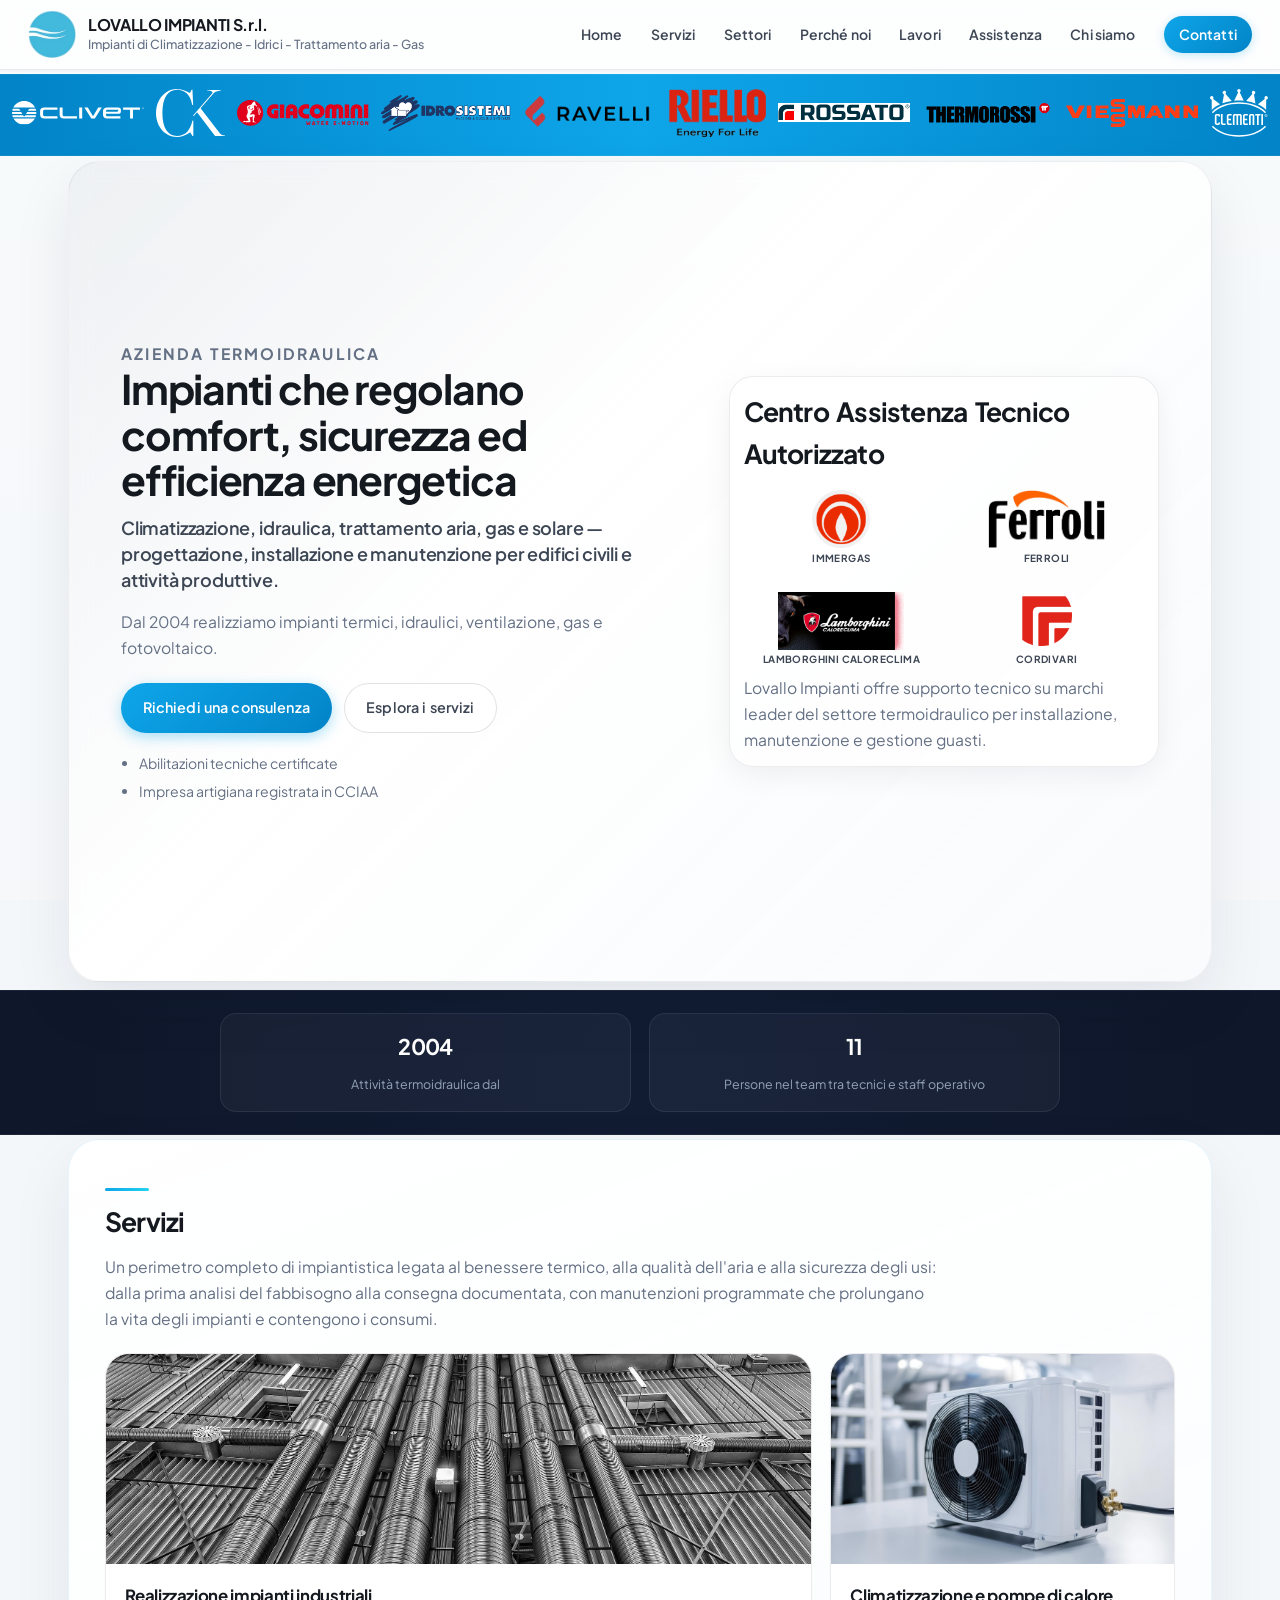
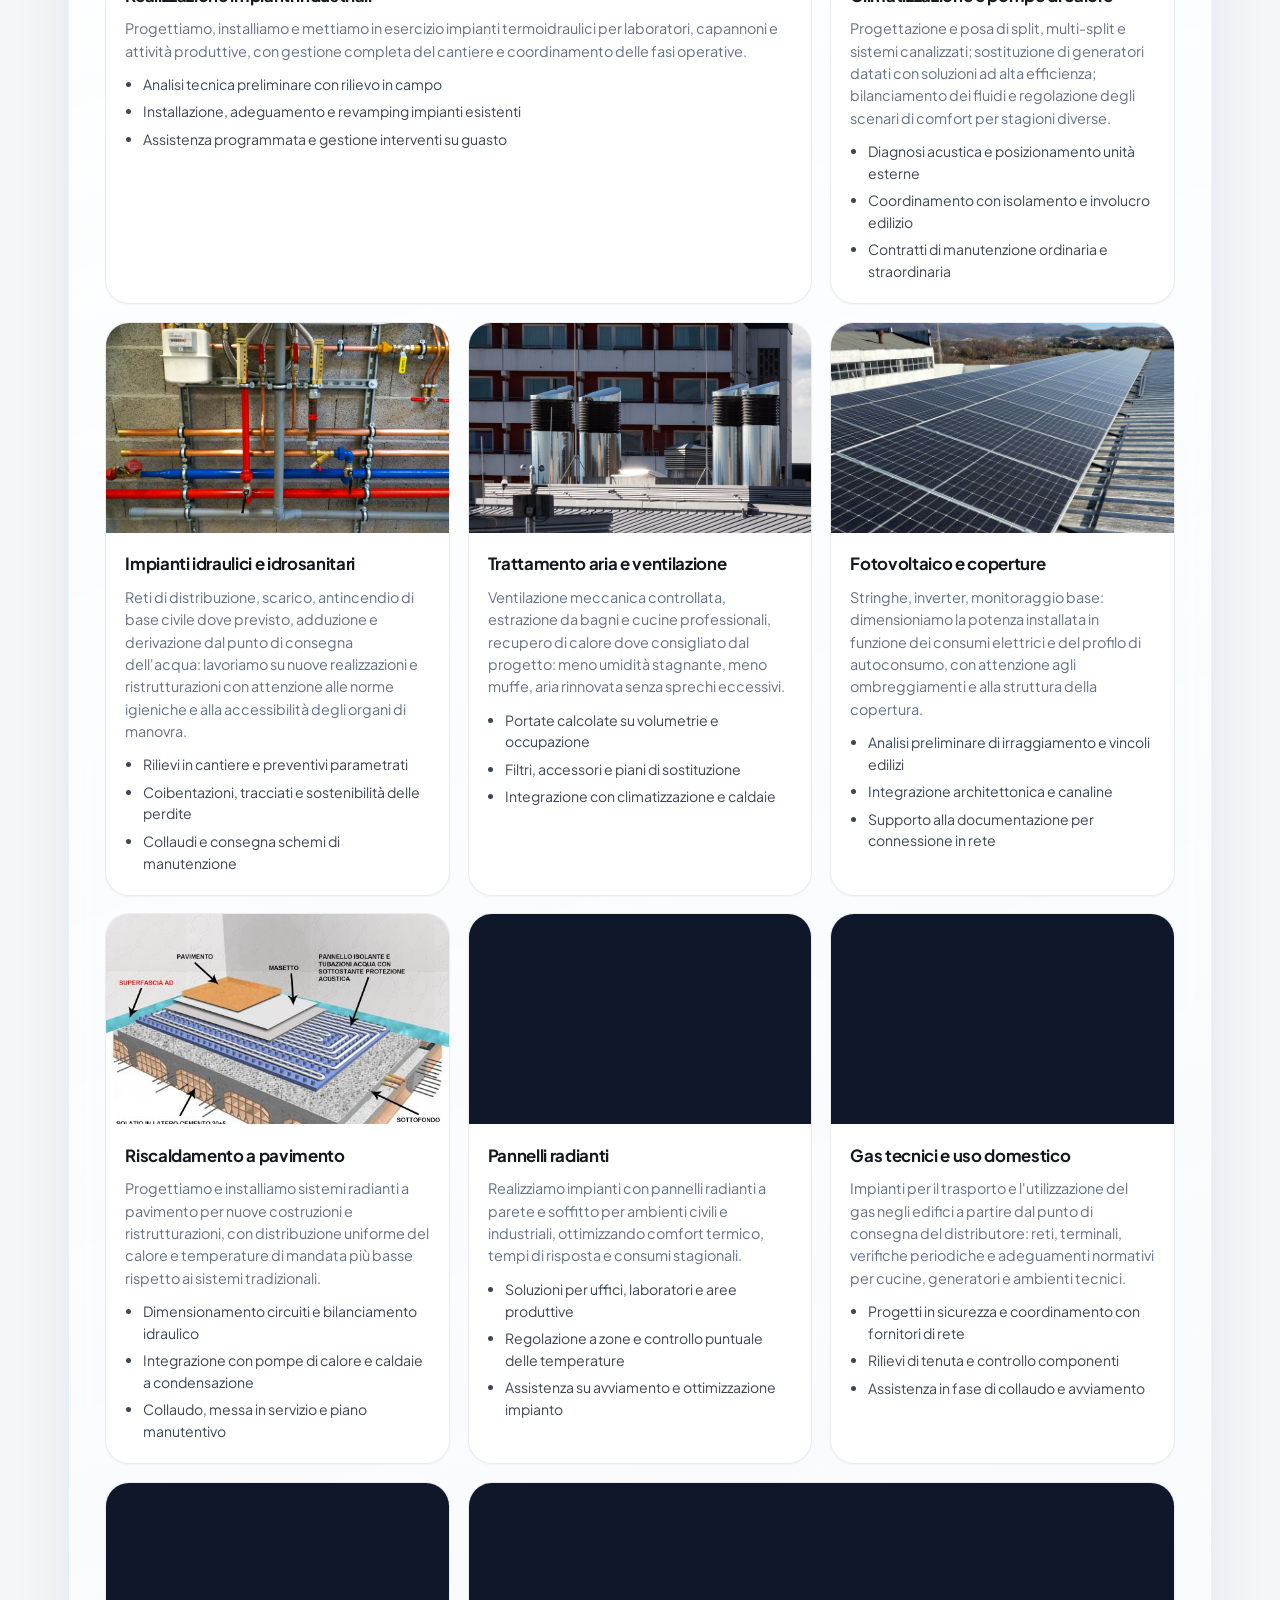
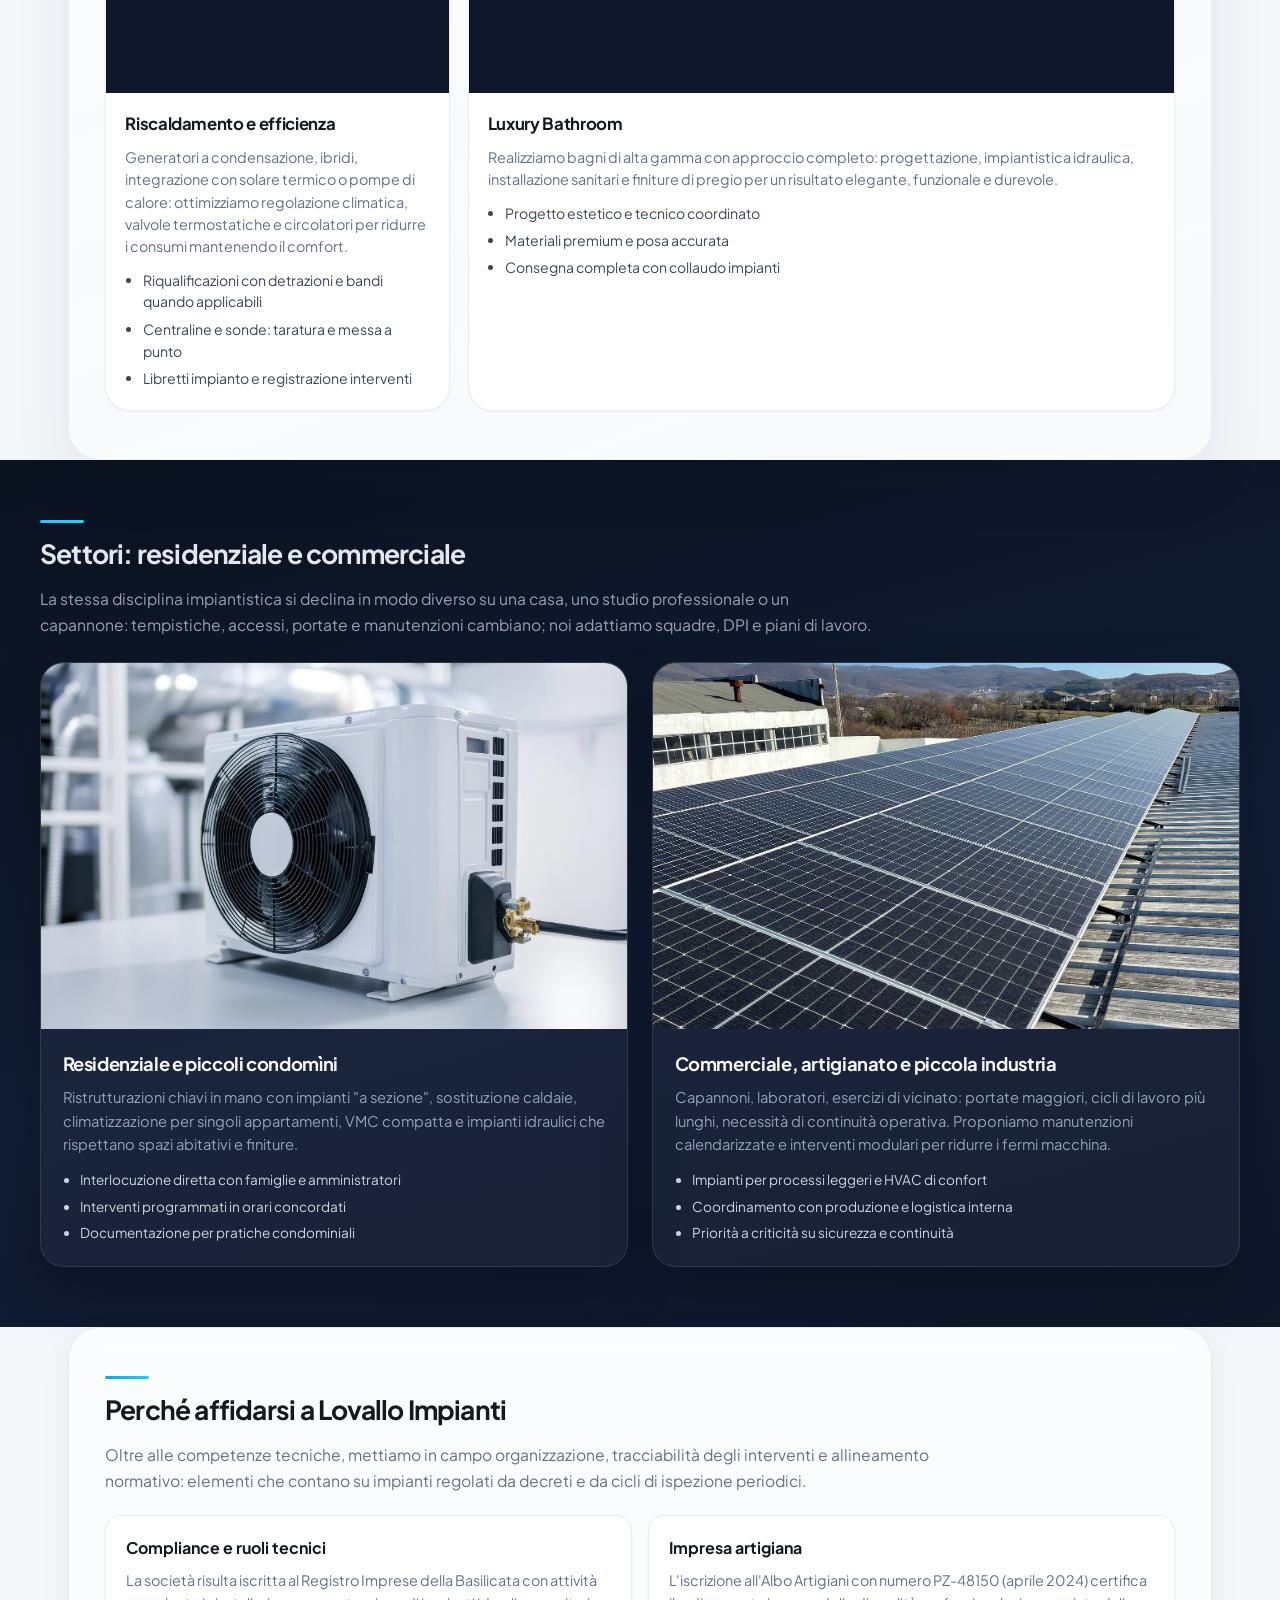
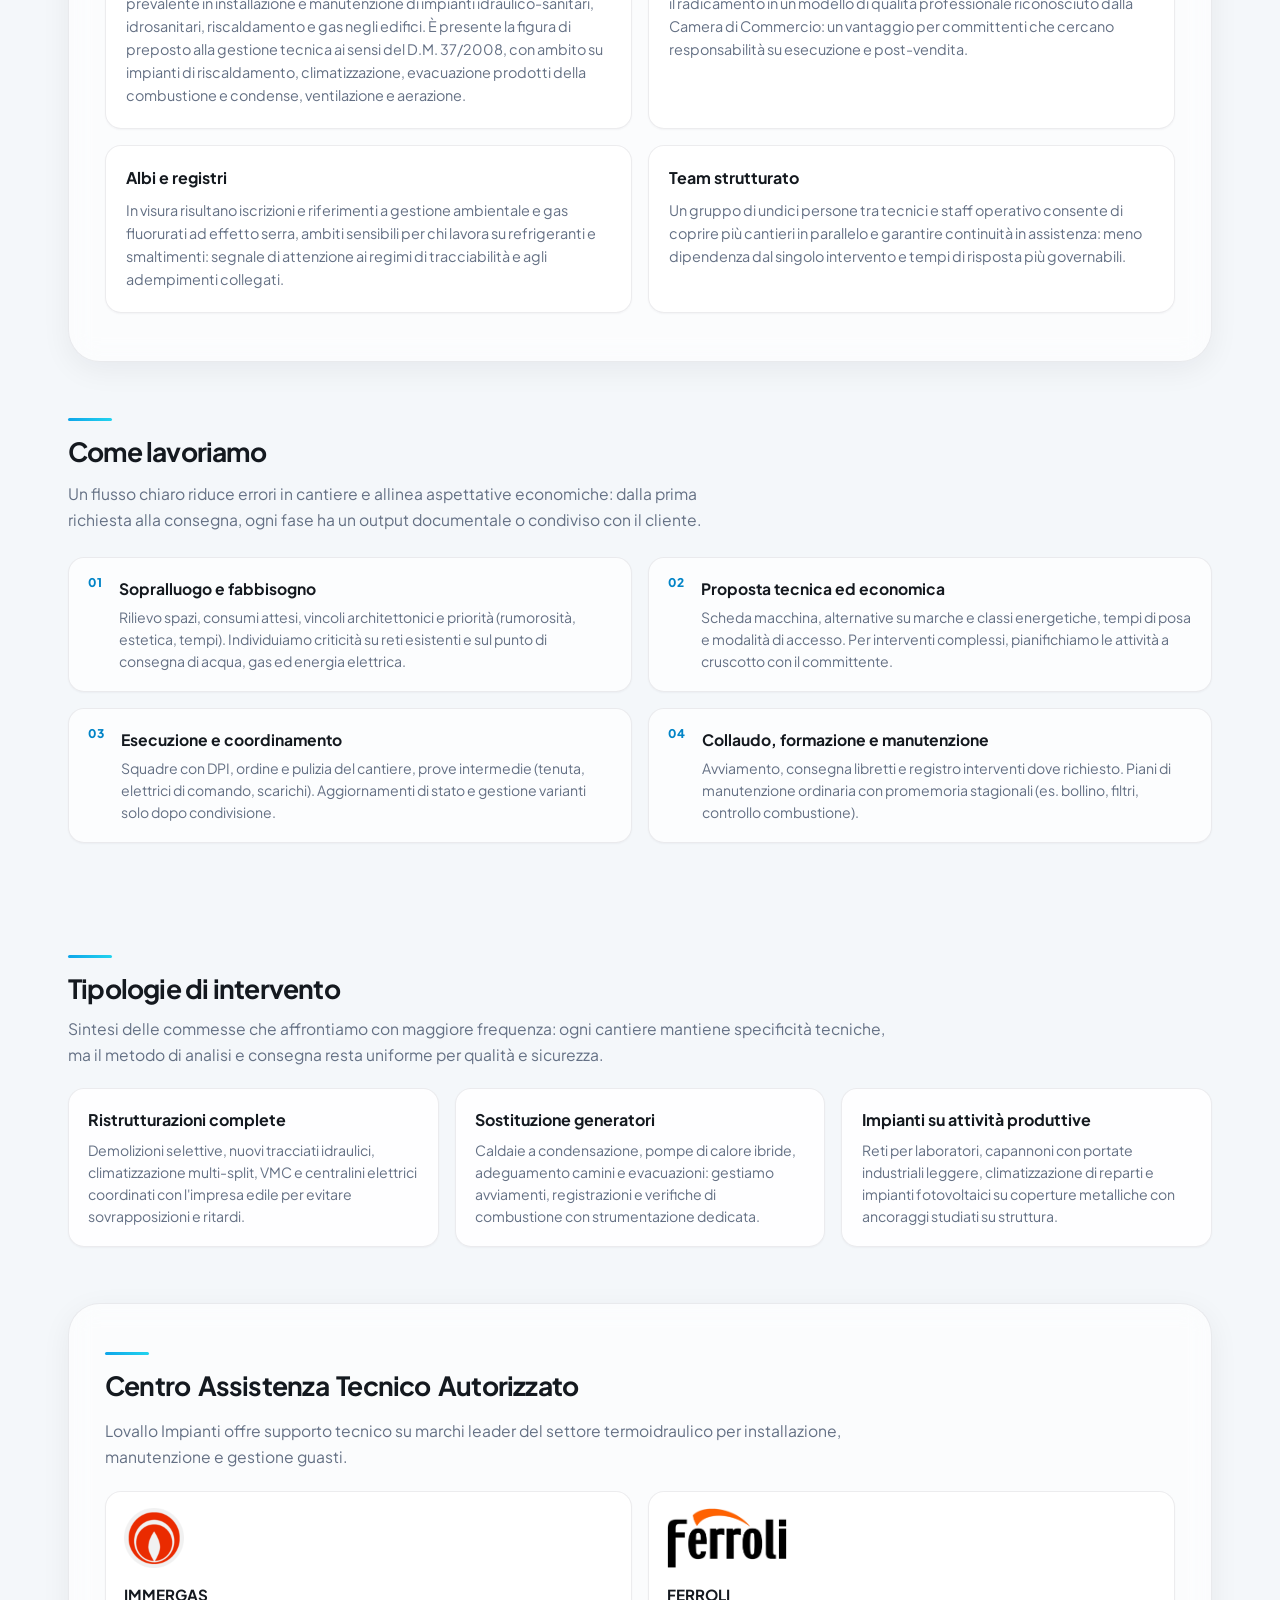
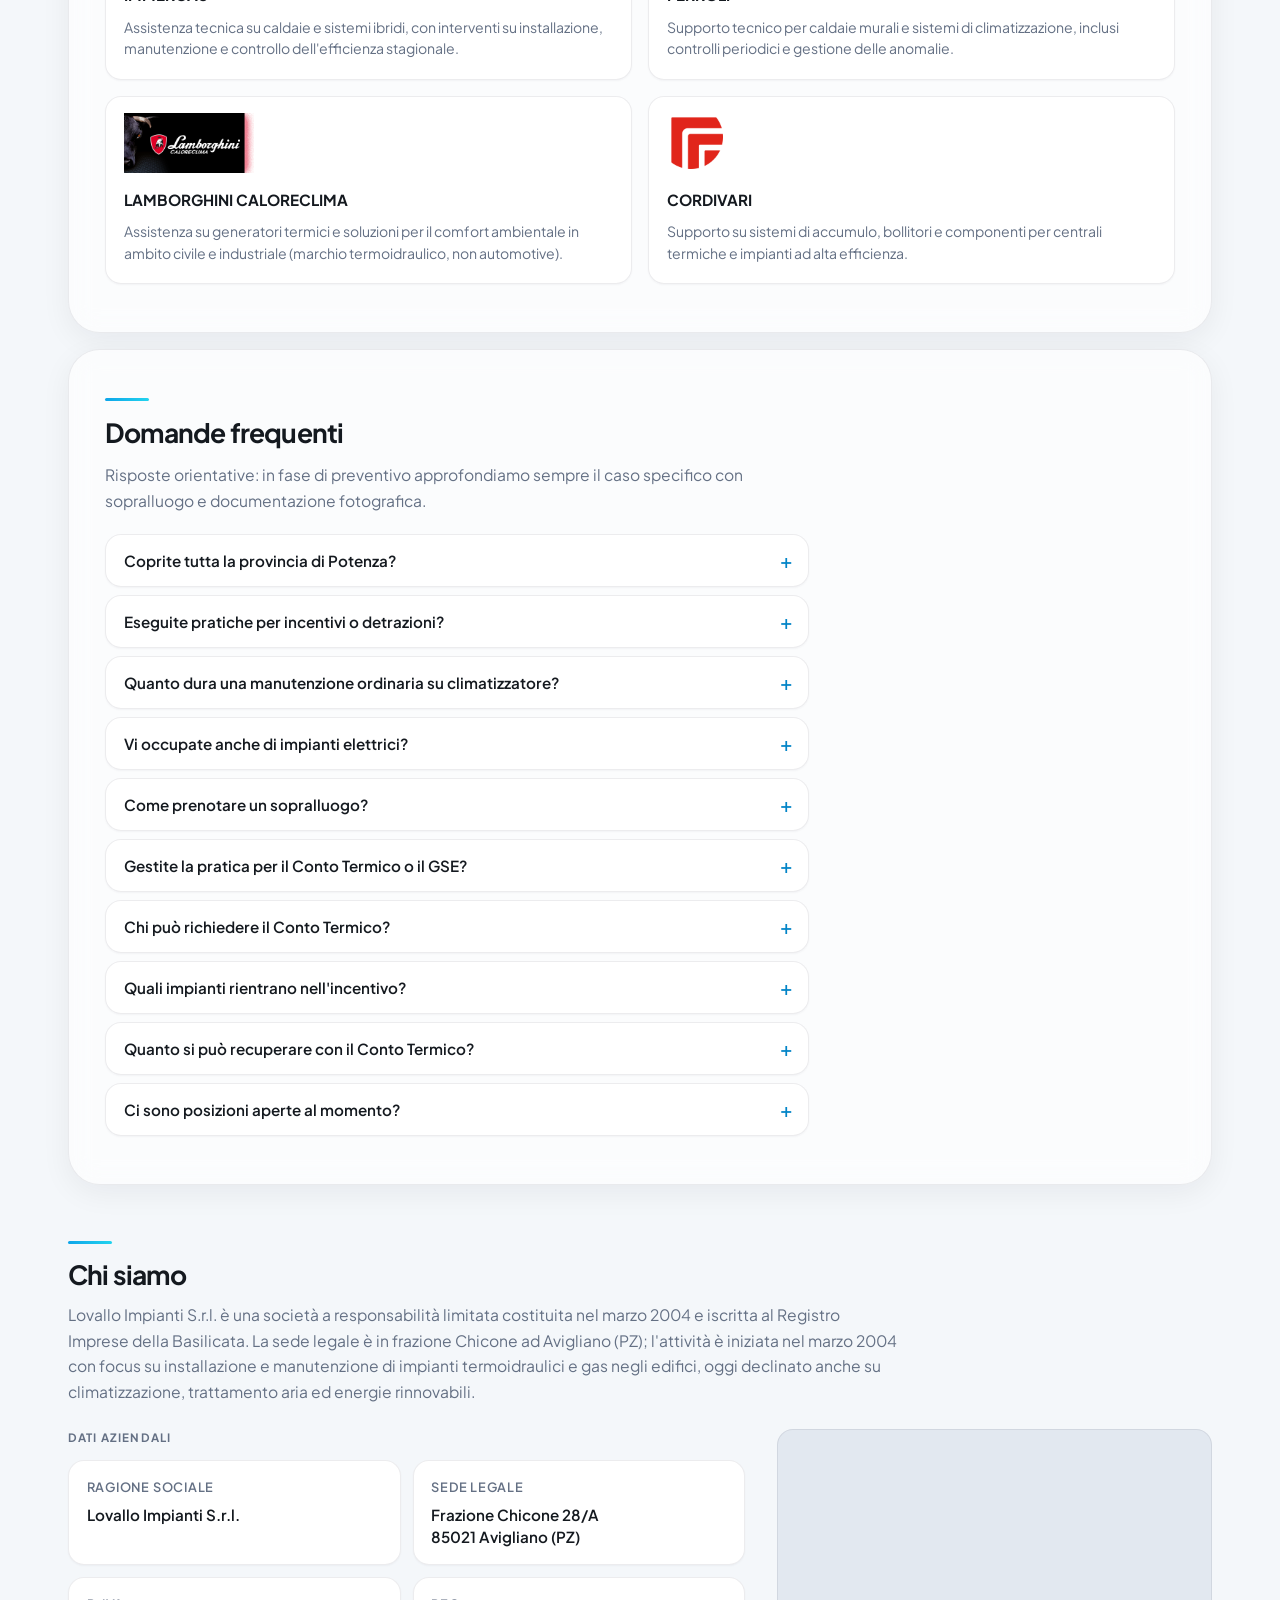
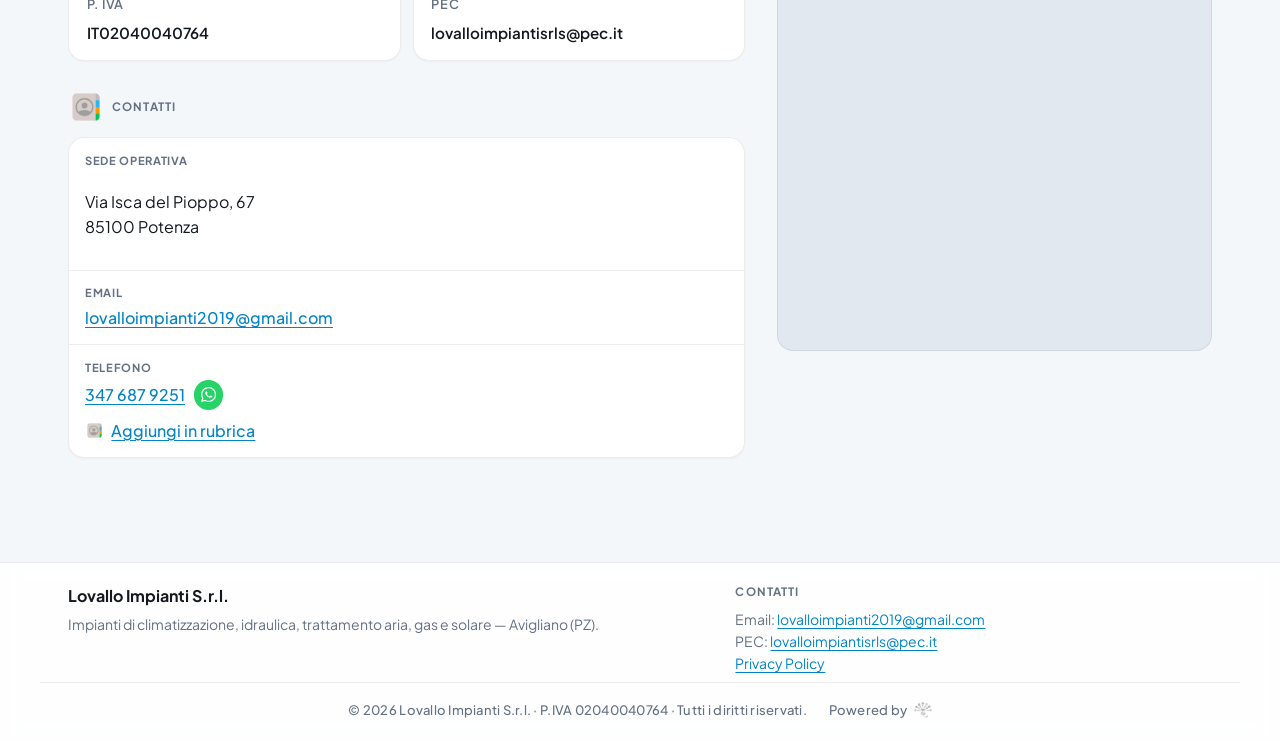
==== commit 2641bd46: "fix(ui): mobile layout - vcard" ====
--- a/index.html
+++ b/index.html
@@ -38,6 +38,7 @@
       rel="stylesheet"
     />
     <link rel="stylesheet" href="styles.css" />
+    <link rel="stylesheet" href="mobile.css" media="screen and (max-width: 767px)" />
     <script type="application/ld+json">
       {
         "@context": "https://schema.org",
@@ -120,10 +121,10 @@
       </a>
       <nav aria-label="Menu mobile">
         <a href="#servizi">Servizi</a>
+        <a href="#assistenza">Assistenza</a>
         <a href="#settori">Settori</a>
         <a href="#perche-noi">Perché noi</a>
         <a href="#portfolio">Lavori</a>
-        <a href="#assistenza">Assistenza</a>
         <a href="#chi-siamo">Chi siamo</a>
         <a href="#contatti">Contatti</a>
       </nav>
@@ -244,7 +245,7 @@
               />
             </div>
             <div class="service-item-body">
-              <h3>Realizzazione impianti industriali chiavi in mano</h3>
+              <h3>Realizzazione impianti industriali</h3>
               <p>
                 Progettiamo, installiamo e mettiamo in esercizio impianti termoidraulici per laboratori, capannoni e
                 attività produttive, con gestione completa del cantiere e coordinamento delle fasi operative.
@@ -358,7 +359,7 @@
           <article class="service-item">
             <div class="service-item-media">
               <img
-                src="assets/pavimento-radiante-tubi.jpeg"
+                src="assets/pavimento-radiante-guida.jpeg"
                 alt="Impianto di riscaldamento a pavimento in fase di installazione"
                 width="800"
                 height="500"
@@ -382,7 +383,7 @@
           <article class="service-item">
             <div class="service-item-media">
               <img
-                src="assets/pavimento-radiante-guida.jpeg"
+                src="assets/pavimento-radiante-tubi.jpeg"
                 alt="Sistema radiante per applicazione industriale"
                 width="800"
                 height="500"
@@ -464,7 +465,7 @@
               />
             </div>
             <div class="service-item-body">
-              <h3>Luxury Bathroom chiavi in mano</h3>
+              <h3>Luxury Bathroom</h3>
               <p>
                 Realizziamo bagni di alta gamma con approccio completo: progettazione, impiantistica idraulica,
                 installazione sanitari e finiture di pregio per un risultato elegante, funzionale e durevole.
@@ -861,7 +862,7 @@
 
       <section id="chi-siamo" class="section company-section" aria-labelledby="chi-siamo-title">
         <h2 id="chi-siamo-title">Chi siamo</h2>
-        <p class="section-intro">
+        <p class="section-intro section-intro--always-visible">
           Lovallo Impianti S.r.l. è una società a responsabilità limitata costituita nel marzo 2004 e iscritta al
           Registro Imprese della Basilicata. La sede legale è in frazione Chicone ad Avigliano (PZ); l&apos;attività è
           iniziata nel marzo 2004 con focus su installazione e manutenzione di impianti termoidraulici e gas negli
@@ -889,7 +890,8 @@
               </article>
             </div>
 
-            <h3 class="company-subheading company-subheading--with-vcard" id="contatti">
+            <h2 class="company-contacts-title">Contatti</h2>
+            <h3 id="contatti" class="company-subheading company-subheading--with-vcard">
               <a
                 class="company-subheading__vcard"
                 href="assets/contact.vcf"
@@ -991,6 +993,7 @@
     </footer>
 
     <script src="script.js"></script>
+    <script src="mobile.js"></script>
 
 </body>
 </html>
--- a/styles.css
+++ b/styles.css
@@ -123,9 +123,11 @@
 }
 
 .site-header {
-  position: sticky;
+  position: fixed;
   top: 0;
-  z-index: 30;
+  left: 0;
+  right: 0;
+  z-index: 80;
   flex-shrink: 0;
   display: flex;
   align-items: center;
@@ -136,7 +138,8 @@
   max-width: 100%;
   min-height: var(--header-h);
   padding: 0.65rem clamp(1rem, 4vw, 1.75rem);
-  background: #ffffff;
+  background: rgba(255, 255, 255, 0.78);
+  backdrop-filter: blur(10px);
   border-bottom: 1px solid var(--border);
   box-shadow: var(--shadow-sm);
 }
@@ -283,7 +286,7 @@
 .mobile-menu {
   position: fixed;
   inset: 0;
-  z-index: 50;
+  z-index: 120;
   display: flex;
   flex-direction: column;
   align-items: center;
@@ -294,8 +297,9 @@
   overflow-x: hidden;
   overflow-y: auto;
   overscroll-behavior: contain;
-  background: linear-gradient(165deg, rgba(15, 23, 42, 0.97) 0%, rgba(15, 23, 42, 0.94) 100%);
-  color: #f1f5f9;
+  background: rgba(255, 255, 255, 0.9);
+  backdrop-filter: blur(10px);
+  color: #0f172a;
   padding: 2rem;
   box-sizing: border-box;
 }
@@ -333,7 +337,7 @@
   font-weight: 700;
   letter-spacing: 0.04em;
   text-transform: uppercase;
-  color: #f8fafc;
+  color: #0f172a;
   line-height: 1.2;
 }
 
@@ -350,7 +354,7 @@
   font-size: clamp(0.68rem, 2.2vw, 0.78rem);
   font-weight: 500;
   line-height: 1.4;
-  color: #94a3b8;
+  color: #475569;
   overflow-wrap: break-word;
 }
 
@@ -392,13 +396,13 @@
   letter-spacing: -0.02em;
   padding: 0.65rem 1.5rem;
   border-radius: var(--radius-md);
-  color: #e2e8f0;
+  color: #1f2937 !important;
   transition: background 0.2s ease, color 0.2s ease;
 }
 
 .mobile-menu nav a:hover {
-  background: rgba(255, 255, 255, 0.08);
-  color: #fff;
+  background: rgba(15, 23, 42, 0.08);
+  color: #0f172a !important;
 }
 
 .menu-close {
@@ -411,21 +415,21 @@
   line-height: 1;
   border: none;
   border-radius: var(--radius-sm);
-  background: rgba(255, 255, 255, 0.08);
-  color: #fff;
+  background: rgba(15, 23, 42, 0.08);
+  color: #0f172a;
   cursor: pointer;
   transition: background 0.2s ease;
 }
 
 .menu-close:hover {
-  background: rgba(255, 255, 255, 0.14);
+  background: rgba(15, 23, 42, 0.14);
 }
 
 main {
   flex: 1 0 auto;
   width: 100%;
   min-width: 0;
-  padding: 0 var(--main-pad-x) 3rem;
+  padding: calc(var(--header-h) + 0.35rem) var(--main-pad-x) 3rem;
   max-width: 1200px;
   margin: 0 auto;
 }
@@ -460,6 +464,10 @@
 
 .hero {
   margin-top: 0.35rem;
+  min-height: calc(100vh - var(--header-h) - 0.7rem);
+  min-height: calc(100svh - var(--header-h) - 0.7rem);
+  display: flex;
+  align-items: center;
   padding: clamp(1.75rem, 5vw, 3rem) clamp(1.25rem, 4vw, 2.75rem);
   border-radius: var(--radius-xl);
   background: linear-gradient(135deg, rgba(255, 255, 255, 0.95) 0%, rgba(248, 250, 252, 0.88) 50%, rgba(241, 245, 249, 0.92) 100%);
@@ -472,6 +480,7 @@
   display: flex;
   flex-direction: column;
   gap: clamp(1.25rem, 3vw, 2rem);
+  width: 100%;
 }
 
 .hero-copy {
@@ -668,6 +677,10 @@
   color: var(--muted);
 }
 
+.company-contacts-title {
+  display: none;
+}
+
 .company-subheading--with-vcard {
   display: inline-flex;
   align-items: center;
@@ -1107,7 +1120,7 @@
   flex-direction: column;
   align-items: center;
   justify-content: center;
-  min-height: 72px;
+  min-height: 92px;
   padding: 0.25rem;
   color: var(--text);
   text-decoration: none;
@@ -1115,8 +1128,8 @@
 
 .assistance-top-grid img {
   width: 100%;
-  max-width: 120px;
-  height: 44px;
+  max-width: 150px;
+  height: 58px;
   object-fit: contain;
   object-position: center;
 }
@@ -1175,6 +1188,7 @@
 
 .stats-strip--brands {
   margin-top: 0;
+  background: linear-gradient(90deg, #0284c7 0%, #0ea5e9 50%, #0284c7 100%);
 }
 
 .stats-strip--numbers {
@@ -1289,6 +1303,11 @@
 }
 
 @media (min-width: 900px) {
+  .services--deep .service-item .service-item-media img {
+    height: 210px;
+    aspect-ratio: auto;
+  }
+
   .services--deep {
     grid-template-columns: repeat(2, minmax(0, 1fr));
   }
@@ -1443,9 +1462,9 @@
 }
 
 .brand-logo-chip--on-dark {
-  background: #1f2937;
-  border-radius: 10px;
-  padding: 0.35rem 0.55rem;
+  background: transparent;
+  border-radius: 0;
+  padding: 0;
 }
 
 .brand-cloud-section {
--- a/mobile.css
+++ b/mobile.css
@@ -0,0 +1,192 @@
+#settori {
+  display: none;
+}
+
+.hero#home {
+  width: calc(100% + 2 * var(--main-pad-x));
+  max-width: none;
+  margin-left: calc(-1 * var(--main-pad-x));
+  margin-right: calc(-1 * var(--main-pad-x));
+  border-radius: 0;
+}
+
+.stats-strip.stats-strip--brands {
+  display: none !important;
+}
+
+.mobile-menu nav a[href="#settori"] {
+  display: none;
+}
+
+.mobile-menu nav a[href="#assistenza"] {
+  display: none !important;
+}
+
+#assistenza {
+  display: none !important;
+}
+
+.assistance-section {
+  display: none !important;
+}
+
+#assistenza .assistance-card {
+  display: none !important;
+}
+
+#home .hero-inner {
+  display: flex !important;
+  flex-direction: column !important;
+}
+
+#home .hero-copy,
+#home .hero-lead,
+#home .hero-cta,
+#home .hero-bullets {
+  display: block !important;
+  max-height: none !important;
+  overflow: visible !important;
+  opacity: 1 !important;
+  visibility: visible !important;
+}
+
+#home .hero-lead,
+#home .hero-cta,
+#home .hero-bullets {
+  display: none !important;
+}
+
+.card-text-collapsible {
+  overflow: visible;
+}
+
+.card-see-more-link {
+  color: var(--primary-hover);
+  font-size: 0.82rem;
+  font-weight: 600;
+  text-decoration: underline;
+  text-underline-offset: 2px;
+}
+
+#chi-siamo .section-intro--always-visible {
+  display: block !important;
+  max-height: none !important;
+  overflow: visible !important;
+  opacity: 1 !important;
+  visibility: visible !important;
+}
+
+.company-contacts-title {
+  display: block;
+  margin: 1.35rem 0 0.45rem;
+}
+
+.stats-strip-brand-cloud .brand-cloud {
+  justify-content: flex-start;
+  gap: 0.45rem;
+}
+
+.stats-strip--brands .brand-logo-chip {
+  width: 68px;
+  height: 24px;
+  padding: 0;
+}
+
+.process-steps {
+  display: flex;
+  flex-direction: column;
+  gap: 0.35rem;
+  margin-top: 0.5rem;
+  padding-left: 0;
+}
+
+.section-process .section-intro {
+  display: none;
+}
+
+.process-steps li {
+  display: flex;
+  align-items: baseline;
+  gap: 0.55rem;
+  padding: 0.15rem 0;
+  border: 0;
+  border-radius: 0;
+  background: transparent;
+  box-shadow: none;
+}
+
+.process-step-num {
+  display: none;
+}
+
+.process-steps li::before {
+  content: "✓";
+  color: var(--primary-hover);
+  font-weight: 800;
+  font-size: 0.9rem;
+  line-height: 1.35;
+  margin-top: 0;
+  flex-shrink: 0;
+}
+
+.process-steps li > div {
+  min-width: 0;
+}
+
+.process-steps p {
+  display: none;
+}
+
+.portfolio-grid {
+  display: flex;
+  flex-direction: column;
+  gap: 0.35rem;
+  margin-top: 0.5rem;
+  padding-left: 0;
+}
+
+.portfolio-section .section-intro {
+  display: none;
+}
+
+.portfolio-card {
+  display: flex;
+  align-items: baseline;
+  gap: 0.55rem;
+  margin: 0;
+  padding: 0.15rem 0;
+  border: 0;
+  border-radius: 0;
+  background: transparent;
+  box-shadow: none;
+}
+
+.portfolio-card::before {
+  content: "✓";
+  color: var(--primary-hover);
+  font-weight: 800;
+  font-size: 0.9rem;
+  line-height: 1.35;
+  margin-top: 0;
+  flex-shrink: 0;
+}
+
+.portfolio-card h3 {
+  margin: 0;
+}
+
+.portfolio-card p {
+  display: none;
+}
+
+.why-grid {
+  gap: 0.7rem;
+}
+
+.why-card {
+  padding: 0.35rem 0;
+  border: 0;
+  border-radius: 0;
+  background: transparent;
+  box-shadow: none;
+}
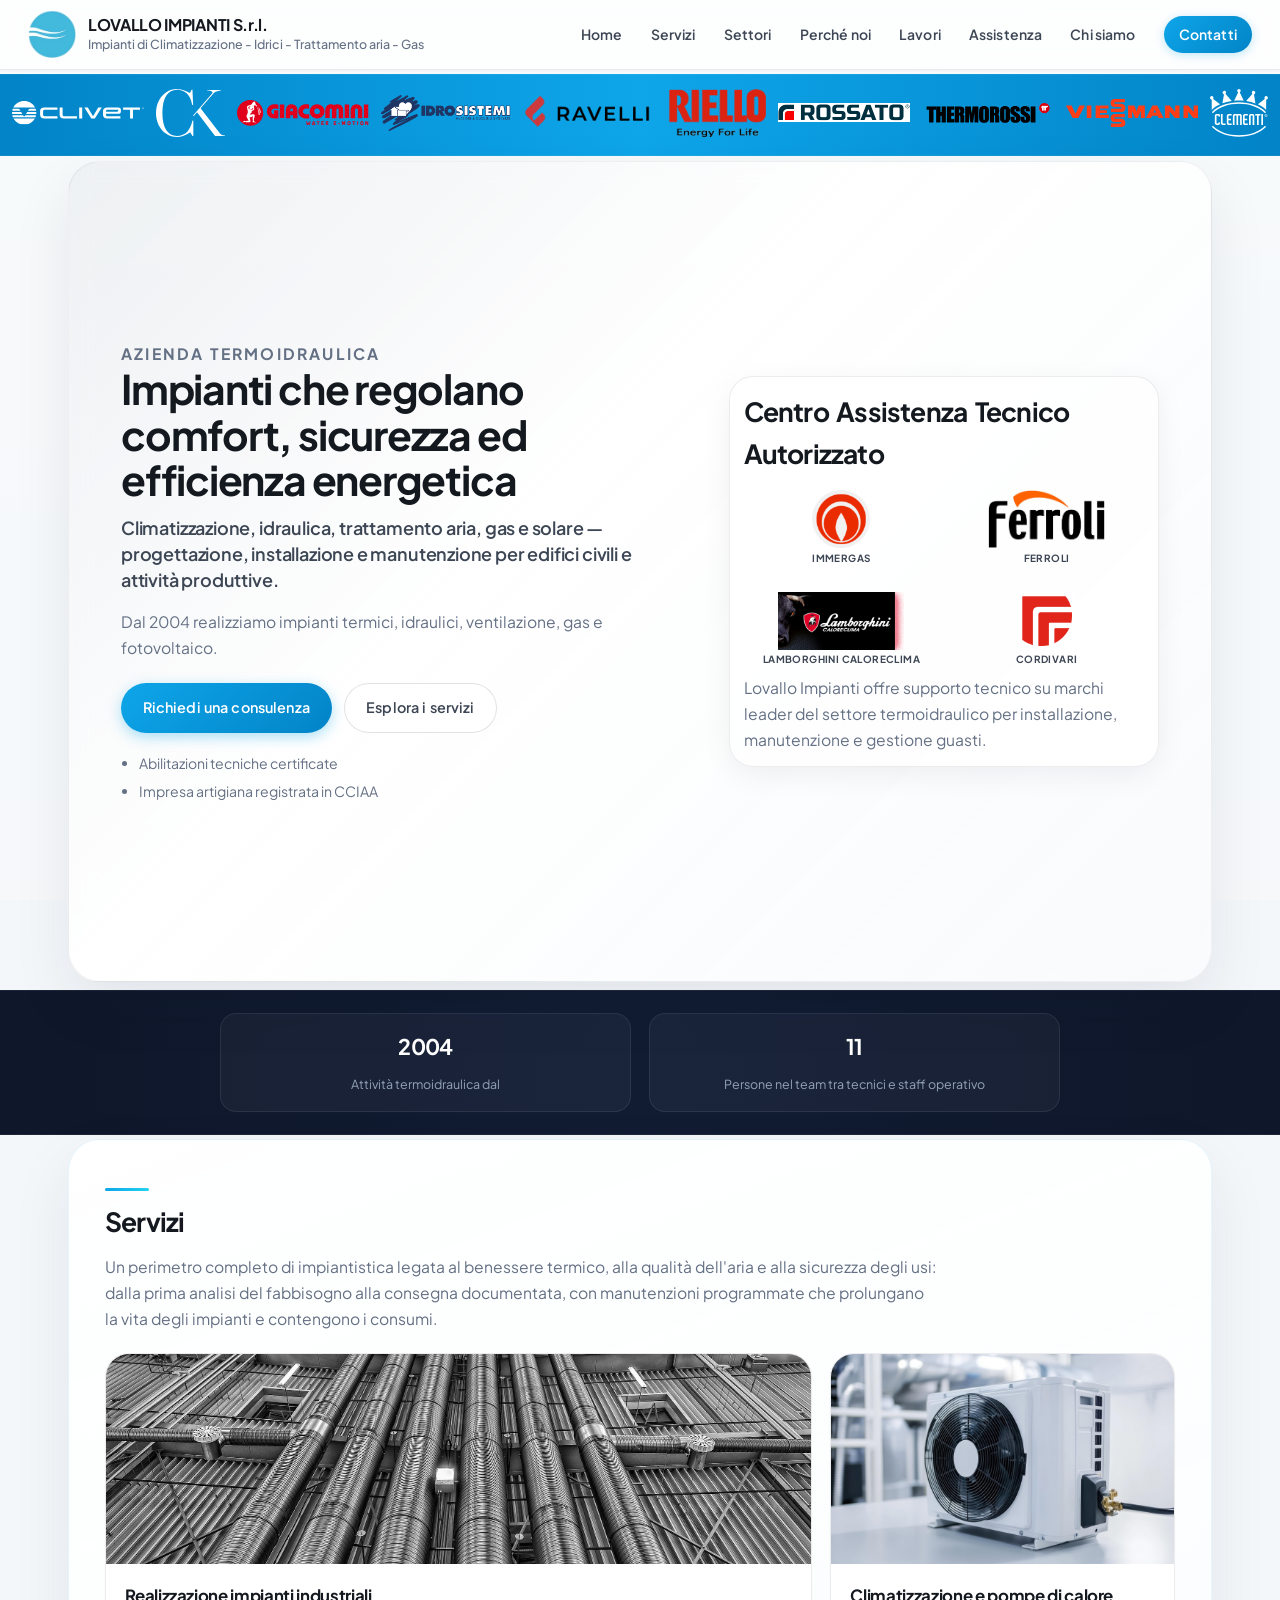
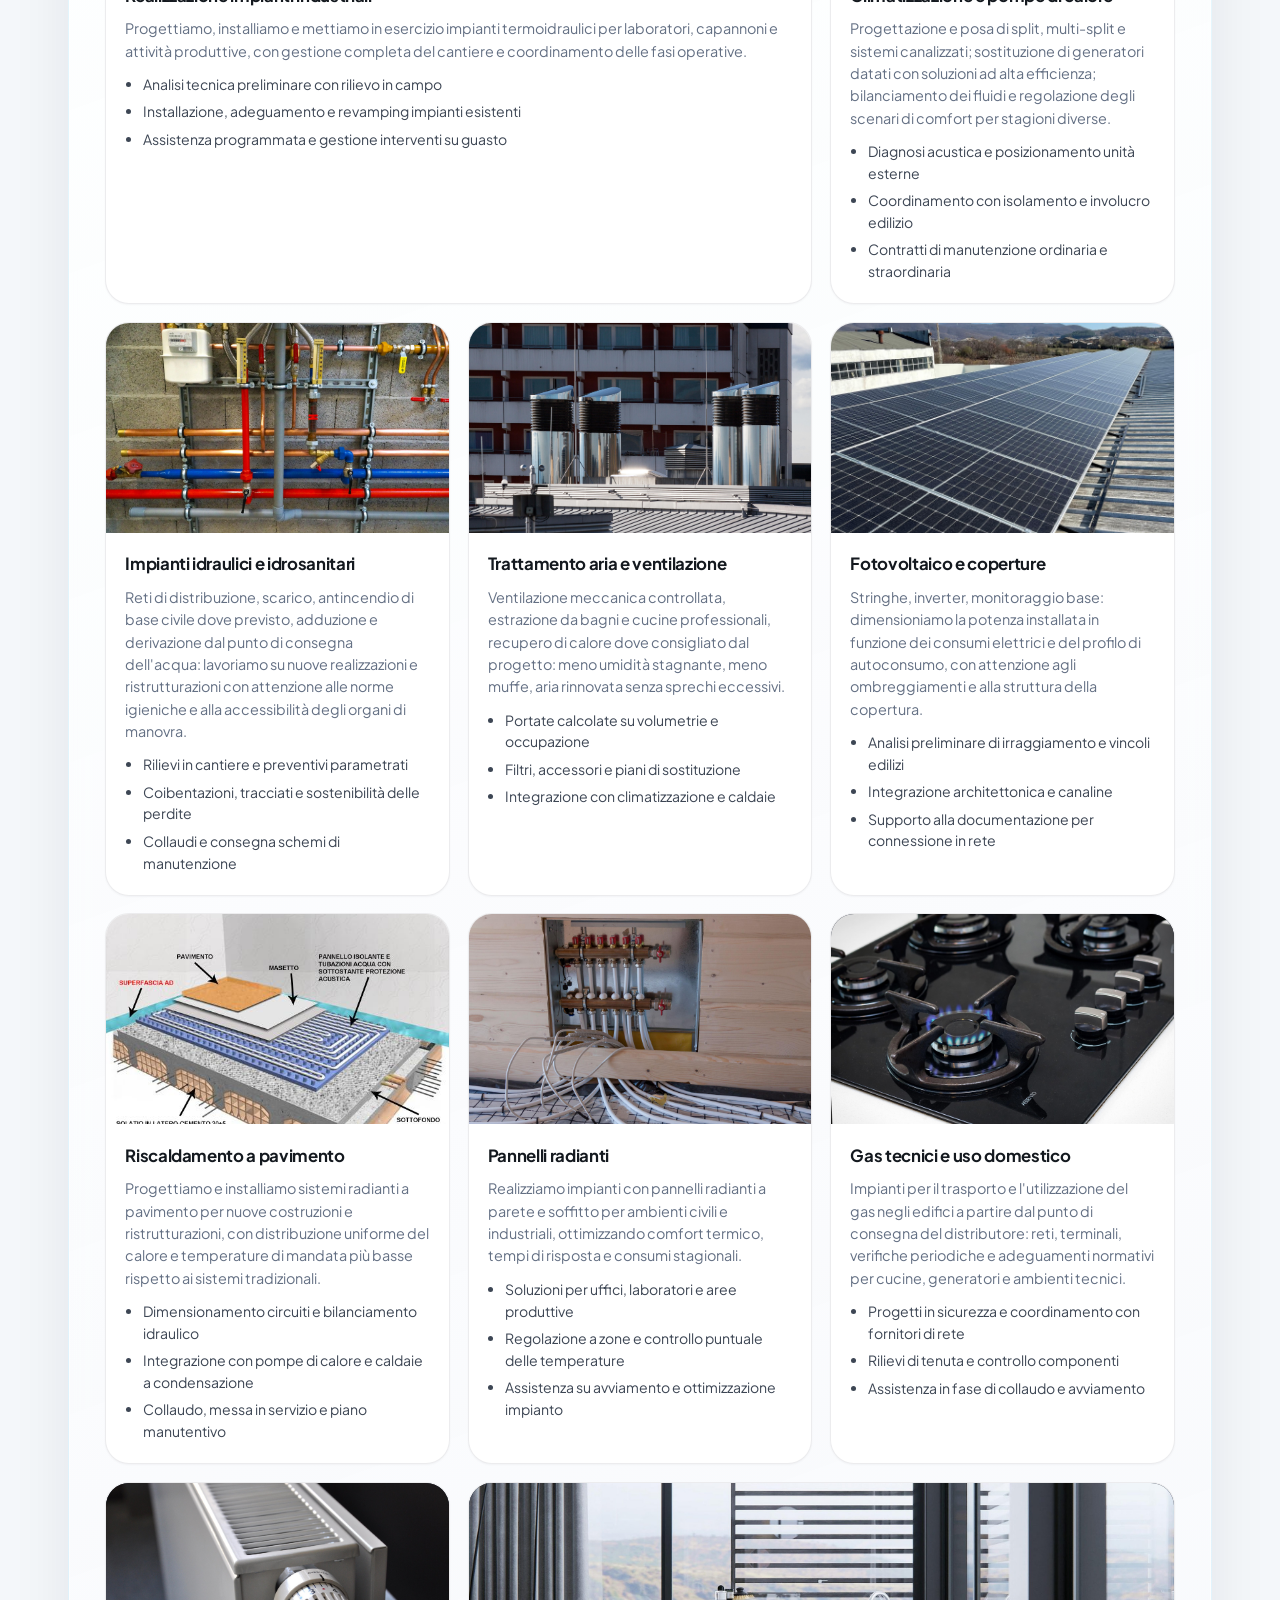
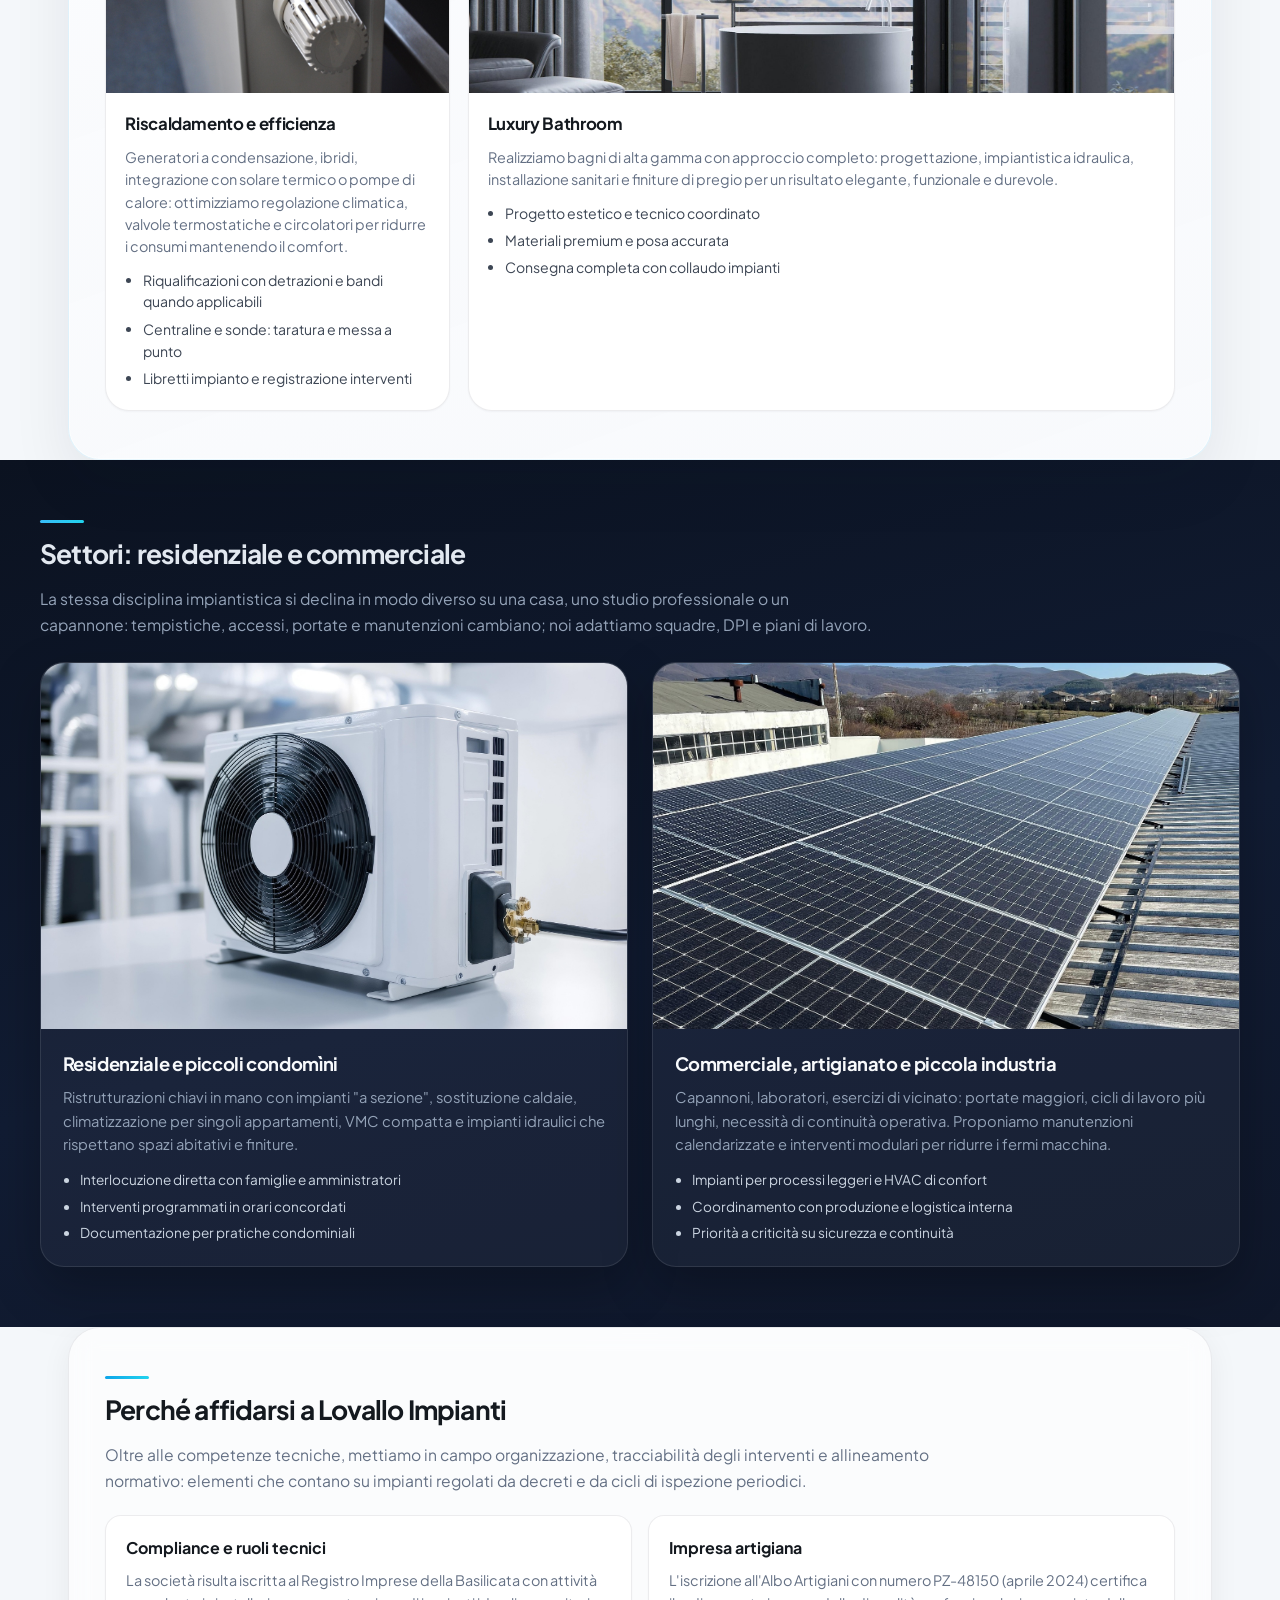
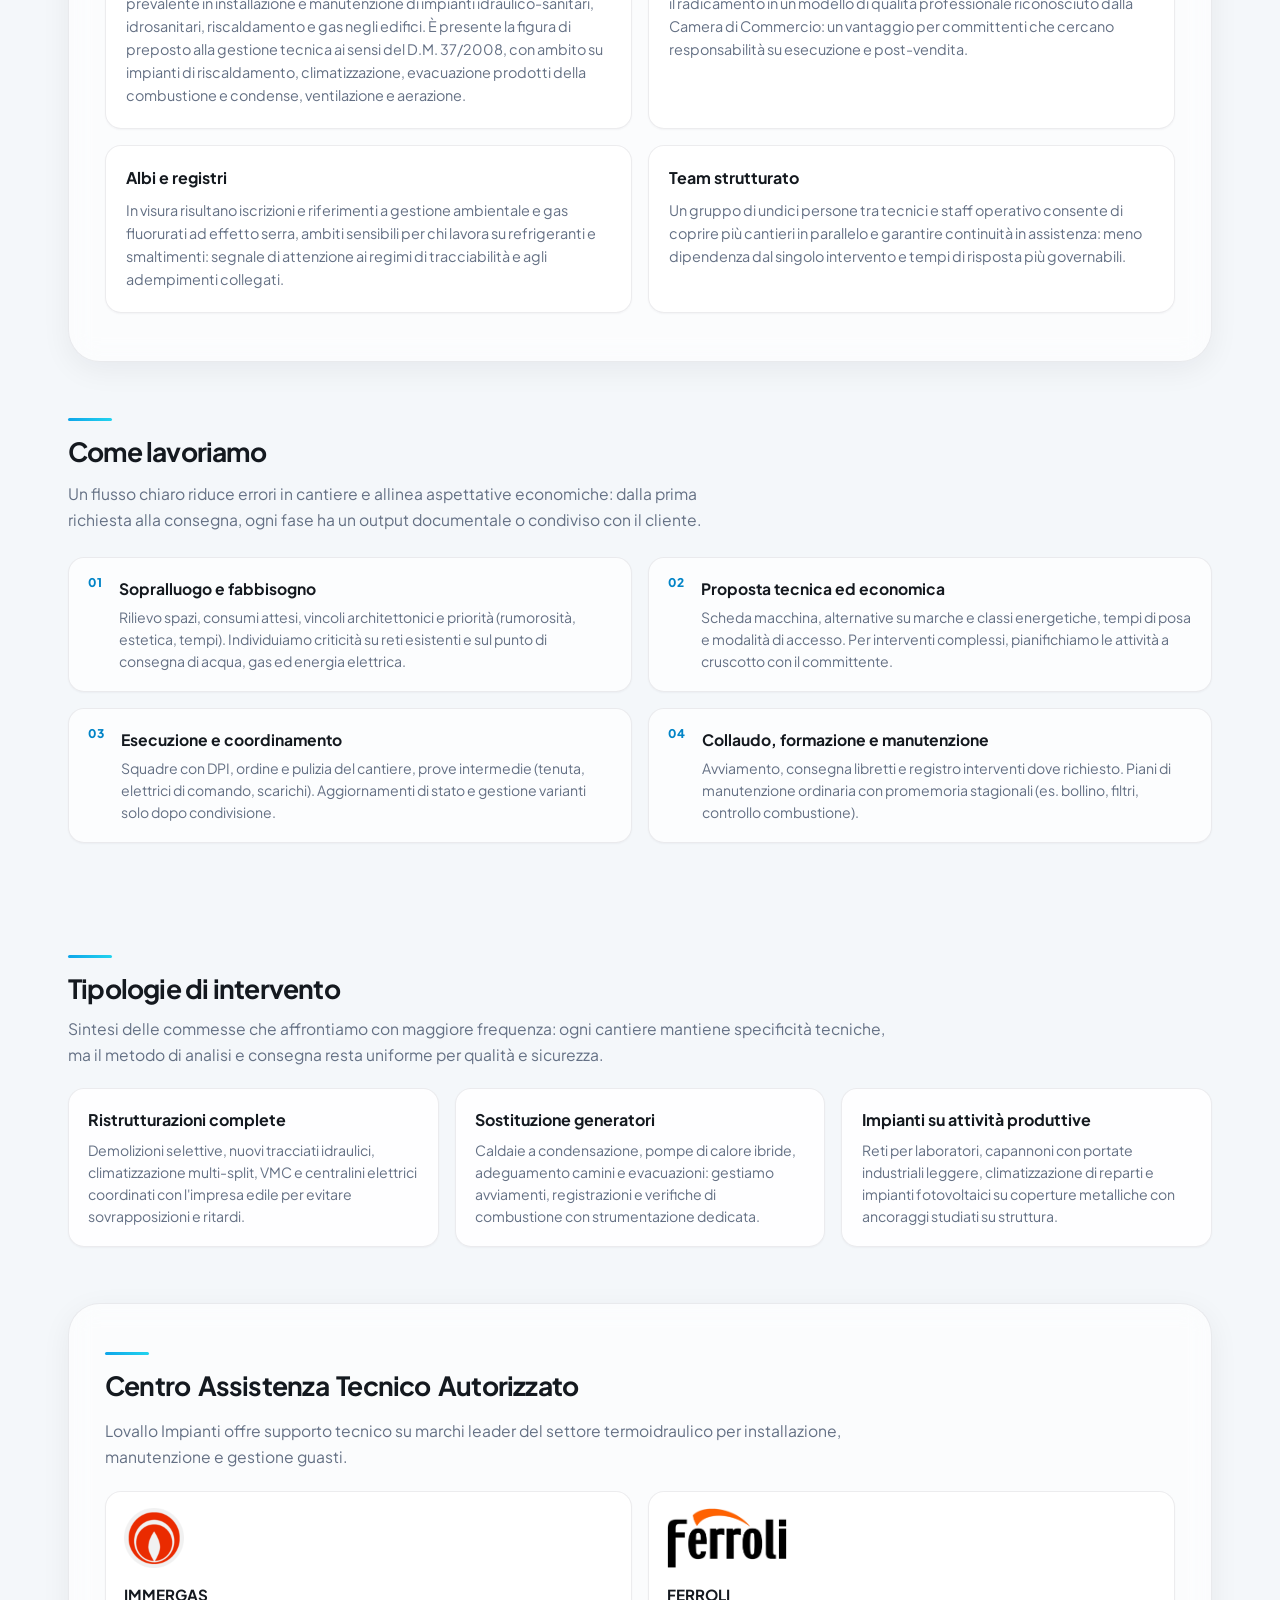
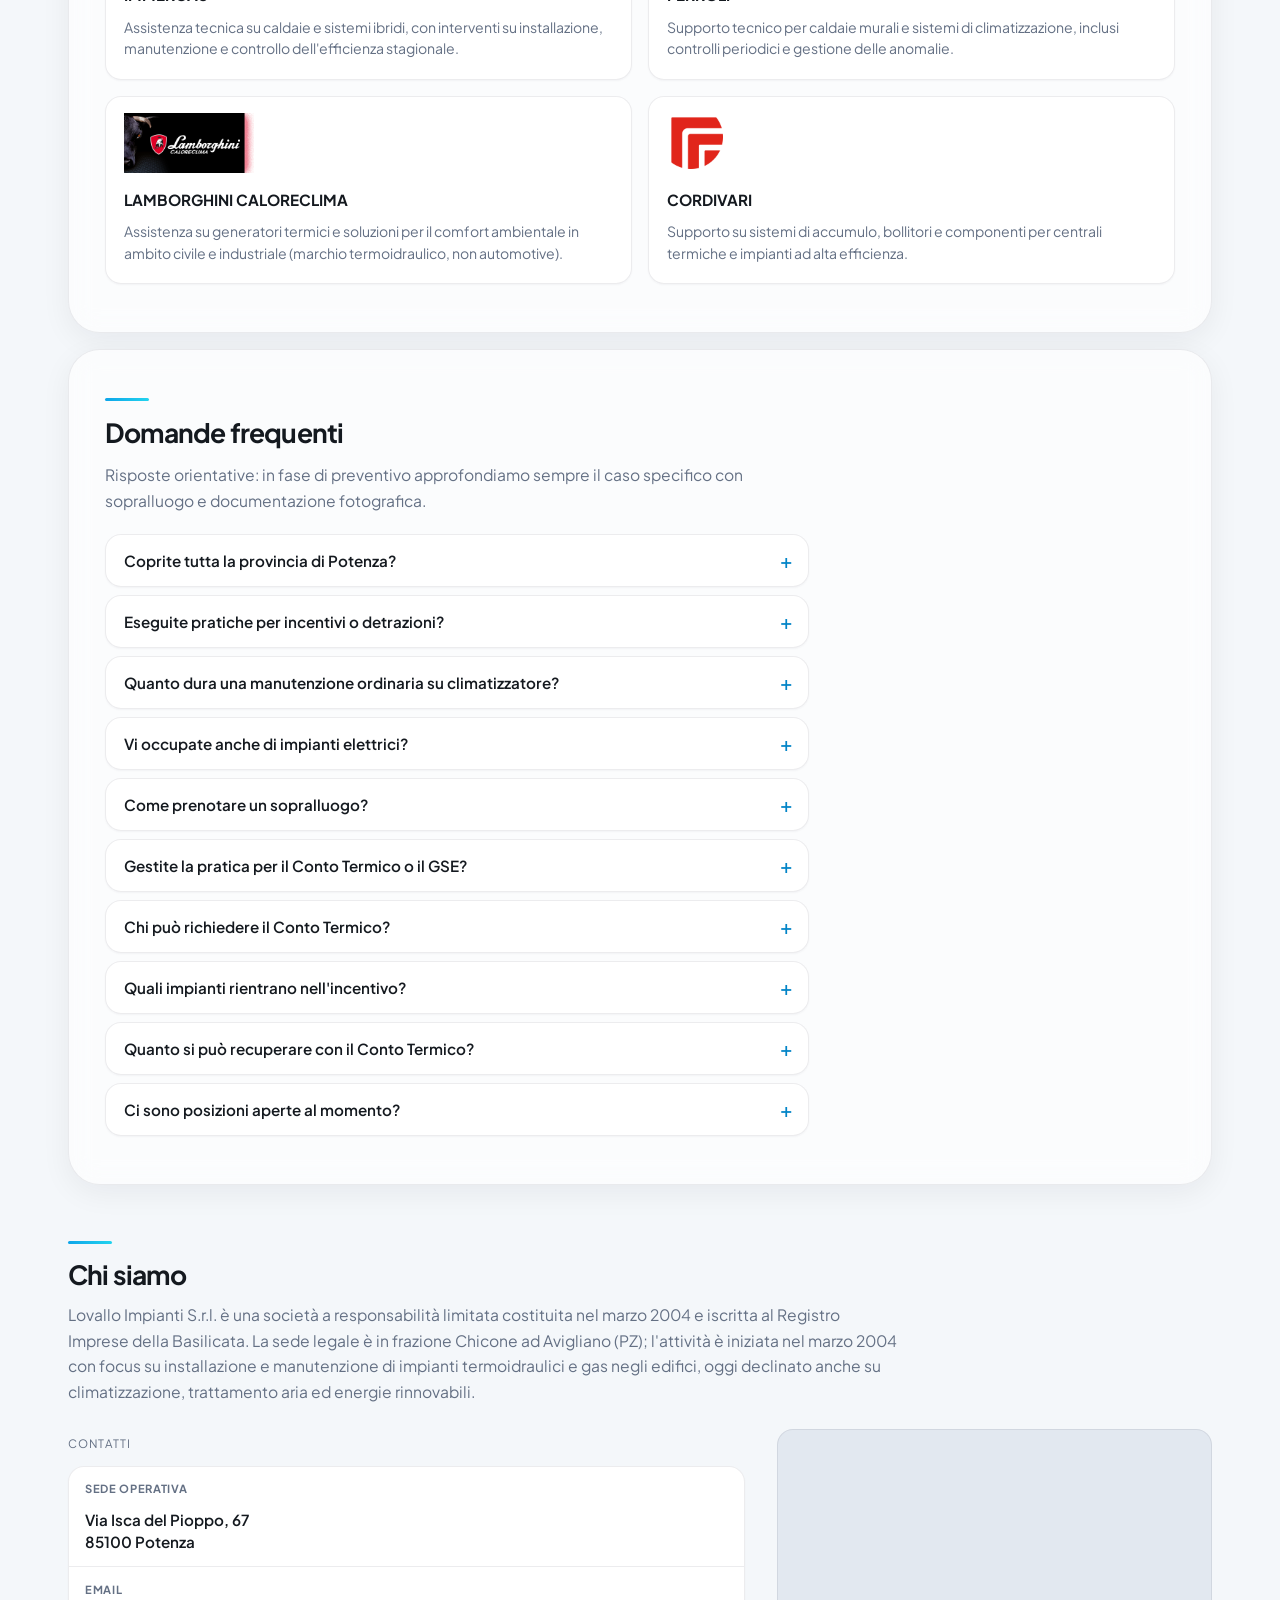
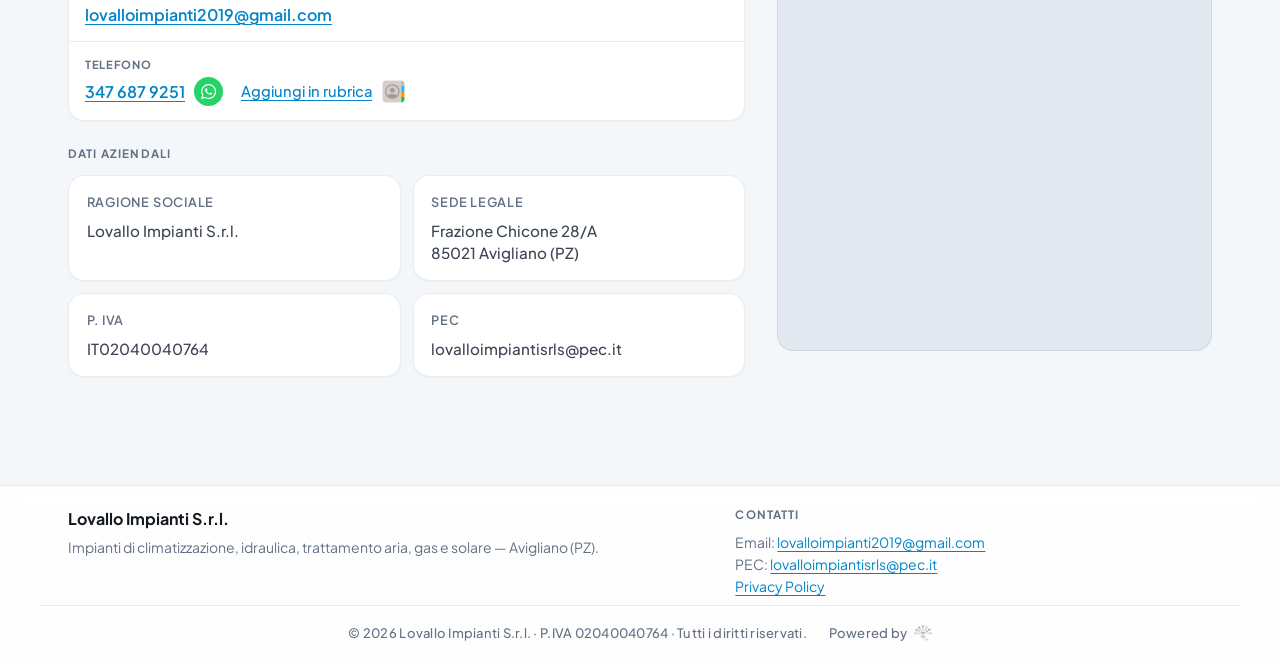
==== commit 09aa36d2: "fix: ui and vcard" ====
--- a/index.html
+++ b/index.html
@@ -870,38 +870,8 @@
         </p>
         <div class="company-layout">
           <div class="company-col company-col-main">
-            <h3 class="company-subheading">Dati aziendali</h3>
-            <div class="card-grid card-grid--company">
-              <article class="card">
-                <h3>Ragione sociale</h3>
-                <p>Lovallo Impianti S.r.l.</p>
-              </article>
-              <article class="card">
-                <h3>Sede legale</h3>
-                <p>Frazione Chicone 28/A<br />85021 Avigliano (PZ)</p>
-              </article>
-              <article class="card">
-                <h3>P. IVA</h3>
-                <p>IT02040040764</p>
-              </article>
-              <article class="card">
-                <h3>PEC</h3>
-                <p>lovalloimpiantisrls@pec.it</p>
-              </article>
-            </div>
-
             <h2 class="company-contacts-title">Contatti</h2>
-            <h3 id="contatti" class="company-subheading company-subheading--with-vcard">
-              <a
-                class="company-subheading__vcard"
-                href="assets/contact.vcf"
-                download="contact.vcf"
-                type="text/vcard"
-                aria-label="Aggiungi in rubrica"
-                title="Aggiungi in rubrica"
-              >
-                <img src="assets/contacts.png" alt="" width="36" height="36" loading="lazy" decoding="async" />
-              </a>
+            <h3 id="contatti" class="company-subheading company-subheading--with-vcard company-subheading--normal">
               <span>Contatti</span>
             </h3>
             <ul class="contact-list">
@@ -924,28 +894,49 @@
                     rel="noreferrer"
                     aria-label="Scrivici su WhatsApp"
                     title="WhatsApp"
-                  >
+                    >
                     <svg class="contact-wa-svg" viewBox="0 0 24 24" aria-hidden="true" focusable="false">
                       <path
-                        fill="currentColor"
-                        d="M20.52 3.48A11.86 11.86 0 0 0 12.06 0C5.52 0 .21 5.31.21 11.85c0 2.09.55 4.13 1.58 5.92L0 24l6.41-1.68a11.82 11.82 0 0 0 5.65 1.44h.01c6.54 0 11.85-5.31 11.85-11.85 0-3.16-1.23-6.13-3.4-8.43Zm-8.46 18.3h-.01a9.83 9.83 0 0 1-5-1.37l-.36-.21-3.8.99 1.01-3.7-.23-.38a9.86 9.86 0 0 1-1.51-5.26C2.16 6.38 6.59 1.95 12.06 1.95c2.63 0 5.1 1.03 6.96 2.89a9.81 9.81 0 0 1 2.88 6.99c0 5.47-4.44 9.95-9.84 9.95Zm5.4-7.41c-.29-.15-1.72-.85-1.99-.95-.26-.1-.45-.15-.64.15-.19.29-.74.95-.9 1.14-.17.2-.33.22-.62.07-.29-.15-1.2-.44-2.3-1.39-.85-.76-1.42-1.7-1.59-1.99-.16-.29-.02-.45.12-.6.13-.13.29-.33.43-.5.15-.17.2-.29.3-.49.1-.19.05-.37-.02-.52-.08-.15-.64-1.54-.88-2.11-.23-.55-.47-.47-.64-.48l-.55-.01c-.19 0-.49.07-.74.33-.26.29-.98.95-.98 2.31 0 1.36 1 2.67 1.14 2.86.14.2 1.95 2.99 4.73 4.08.66.26 1.18.41 1.58.53.67.21 1.28.18 1.76.11.54-.08 1.72-.7 1.96-1.37.24-.67.24-1.25.17-1.37-.07-.12-.26-.2-.55-.35Z"
+                      fill="currentColor"
+                      d="M20.52 3.48A11.86 11.86 0 0 0 12.06 0C5.52 0 .21 5.31.21 11.85c0 2.09.55 4.13 1.58 5.92L0 24l6.41-1.68a11.82 11.82 0 0 0 5.65 1.44h.01c6.54 0 11.85-5.31 11.85-11.85 0-3.16-1.23-6.13-3.4-8.43Zm-8.46 18.3h-.01a9.83 9.83 0 0 1-5-1.37l-.36-.21-3.8.99 1.01-3.7-.23-.38a9.86 9.86 0 0 1-1.51-5.26C2.16 6.38 6.59 1.95 12.06 1.95c2.63 0 5.1 1.03 6.96 2.89a9.81 9.81 0 0 1 2.88 6.99c0 5.47-4.44 9.95-9.84 9.95Zm5.4-7.41c-.29-.15-1.72-.85-1.99-.95-.26-.1-.45-.15-.64.15-.19.29-.74.95-.9 1.14-.17.2-.33.22-.62.07-.29-.15-1.2-.44-2.3-1.39-.85-.76-1.42-1.7-1.59-1.99-.16-.29-.02-.45.12-.6.13-.13.29-.33.43-.5.15-.17.2-.29.3-.49.1-.19.05-.37-.02-.52-.08-.15-.64-1.54-.88-2.11-.23-.55-.47-.47-.64-.48l-.55-.01c-.19 0-.49.07-.74.33-.26.29-.98.95-.98 2.31 0 1.36 1 2.67 1.14 2.86.14.2 1.95 2.99 4.73 4.08.66.26 1.18.41 1.58.53.67.21 1.28.18 1.76.11.54-.08 1.72-.7 1.96-1.37.24-.67.24-1.25.17-1.37-.07-.12-.26-.2-.55-.35Z"
                       />
                     </svg>
                   </a>
+                  <!-- add more space,  -->
+                  <a
+                    class="contact-vcard-inline"
+                    href="assets/contact.vcf"
+                    download="contact.vcf"
+                    type="text/vcard"
+                    aria-label="Aggiungi in rubrica"
+                    title="Aggiungi in rubrica"
+                  >
+                    <span>Aggiungi in rubrica</span>
+                    <img src="assets/contacts.png" alt="" width="48" height="48" loading="lazy" decoding="async" />
+                  </a>
                 </div>
-                <a
-                  class="contact-vcard-inline"
-                  href="assets/contact.vcf"
-                  download="contact.vcf"
-                  type="text/vcard"
-                  aria-label="Aggiungi in rubrica"
-                  title="Aggiungi in rubrica"
-                >
-                  <img src="assets/contacts.png" alt="" width="24" height="24" loading="lazy" decoding="async" />
-                  <span>Aggiungi in rubrica</span>
-                </a>
               </li>
             </ul>
+
+            <h3 class="company-subheading">Dati aziendali</h3>
+            <div class="card-grid card-grid--company">
+              <article class="card">
+                <h3>Ragione sociale</h3>
+                <p>Lovallo Impianti S.r.l.</p>
+              </article>
+              <article class="card">
+                <h3>Sede legale</h3>
+                <p>Frazione Chicone 28/A<br />85021 Avigliano (PZ)</p>
+              </article>
+              <article class="card">
+                <h3>P. IVA</h3>
+                <p>IT02040040764</p>
+              </article>
+              <article class="card">
+                <h3>PEC</h3>
+                <p>lovalloimpiantisrls@pec.it</p>
+              </article>
+            </div>
           </div>
 
           <div class="company-col company-col-map">
--- a/styles.css
+++ b/styles.css
@@ -677,6 +677,10 @@
   color: var(--muted);
 }
 
+.company-subheading--normal {
+  font-weight: 400;
+}
+
 .company-contacts-title {
   display: none;
 }
@@ -752,6 +756,11 @@
   line-height: 1.45;
 }
 
+.card-grid--company .card p {
+  font-weight: 500;
+  color: var(--text-secondary);
+}
+
 .card-prose p {
   margin: 0;
   font-weight: 400;
@@ -765,7 +774,7 @@
   text-decoration: underline;
   text-underline-offset: 3px;
   text-decoration-thickness: 1px;
-  font-weight: 500;
+  font-weight: 600;
 }
 
 .contact-link:hover {
@@ -790,6 +799,14 @@
   gap: 0.2rem;
 }
 
+.contact-list p {
+  margin: 0.45rem 0 0;
+  font-weight: 600;
+  font-size: 0.95rem;
+  color: var(--text);
+  line-height: 1.45;
+}
+
 .contact-list li:last-child {
   border-bottom: none;
 }
@@ -804,7 +821,7 @@
 
 .contact-phone-row {
   display: flex;
-  flex-wrap: wrap;
+  flex-wrap: nowrap;
   align-items: center;
   gap: 0.55rem;
 }
@@ -834,7 +851,8 @@
 }
 
 .contact-vcard-inline {
-  margin-top: 0.3rem;
+  margin-top: 0;
+  margin-left: 0.55rem;
   display: inline-flex;
   align-items: center;
   gap: 0.45rem;
@@ -843,6 +861,8 @@
   text-underline-offset: 3px;
   text-decoration-thickness: 1px;
   font-weight: 500;
+  font-size: 0.92rem;
+  line-height: 1;
 }
 
 .contact-vcard-inline:hover {
@@ -850,8 +870,8 @@
 }
 
 .contact-vcard-inline img {
-  width: 1.2rem;
-  height: 1.2rem;
+  width: 1.8rem;
+  height: 1.8rem;
   object-fit: cover;
   border-radius: 50%;
 }
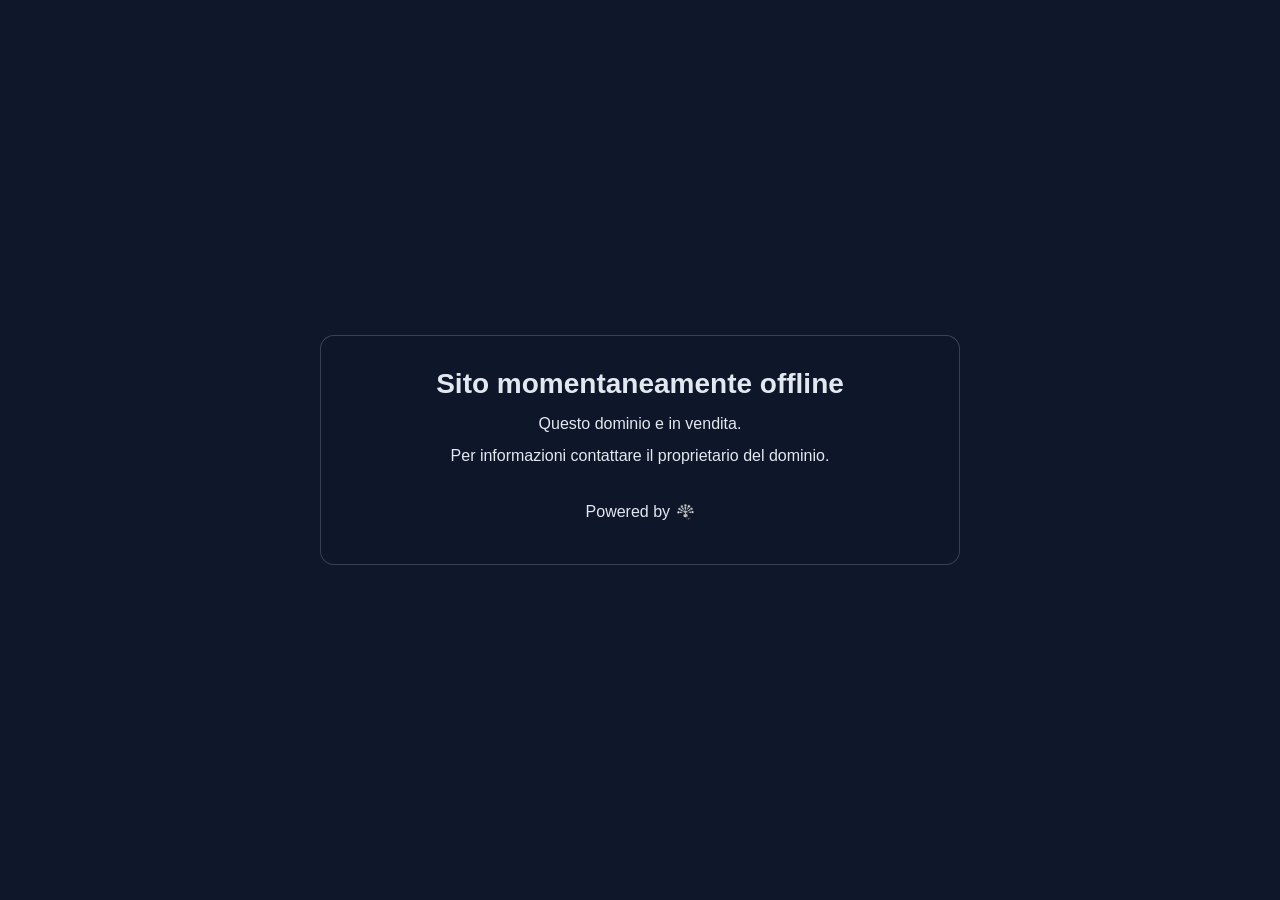
==== commit 81bb0bd3: "feat: offline" ====
--- a/index.html
+++ b/index.html
@@ -3,988 +3,78 @@
   <head>
     <meta charset="UTF-8" />
     <meta name="viewport" content="width=device-width, initial-scale=1.0" />
-    <title>Lovallo Impianti Srl — Climatizzazione, idraulica, trattamento aria e gas</title>
-    <meta
-      name="description"
-      content="Lovallo Impianti S.r.l. ad Avigliano (PZ): installazione e manutenzione di impianti idraulico-sanitari, riscaldamento, climatizzazione, trattamento aria, gas ed energie rinnovabili. Impresa artigiana."
-    />
-    <meta name="robots" content="index, follow, max-image-preview:large, max-snippet:-1, max-video-preview:-1" />
-    <meta name="author" content="Lovallo Impianti S.r.l." />
-    <link rel="canonical" href="https://www.lovalloimpianti.it/" />
-    <meta property="og:locale" content="it_IT" />
-    <meta property="og:type" content="website" />
-    <meta property="og:title" content="Lovallo Impianti Srl — Climatizzazione, idraulica, trattamento aria e gas" />
-    <meta
-      property="og:description"
-      content="Installazione e manutenzione di impianti idraulico-sanitari, riscaldamento, climatizzazione, trattamento aria, gas ed energie rinnovabili ad Avigliano e provincia."
-    />
-    <meta property="og:url" content="https://www.lovalloimpianti.it/" />
-    <meta property="og:site_name" content="Lovallo Impianti S.r.l." />
-    <meta property="og:image" content="https://www.lovalloimpianti.it/assets/home-hvac.jpg" />
-    <meta property="og:image:alt" content="Impianti di climatizzazione e servizi termoidraulici Lovallo Impianti" />
-    <meta name="twitter:card" content="summary_large_image" />
-    <meta name="twitter:title" content="Lovallo Impianti Srl — Climatizzazione, idraulica, trattamento aria e gas" />
-    <meta
-      name="twitter:description"
-      content="Servizi termoidraulici, climatizzazione, gas e trattamento aria per edifici residenziali e commerciali."
-    />
-    <meta name="twitter:image" content="https://www.lovalloimpianti.it/assets/home-hvac.jpg" />
-    <link rel="icon" type="image/png" href="assets/favicon.png" />
-    <link rel="apple-touch-icon" href="assets/favicon.png" />
-    <link rel="preconnect" href="https://fonts.googleapis.com" />
-    <link rel="preconnect" href="https://fonts.gstatic.com" crossorigin />
-    <link
-      href="https://fonts.googleapis.com/css2?family=Plus+Jakarta+Sans:ital,wght@0,400;0,500;0,600;0,700;1,400&display=swap"
-      rel="stylesheet"
-    />
-    <link rel="stylesheet" href="styles.css" />
-    <link rel="stylesheet" href="mobile.css" media="screen and (max-width: 767px)" />
-    <script type="application/ld+json">
-      {
-        "@context": "https://schema.org",
-        "@type": "HVACBusiness",
-        "name": "Lovallo Impianti S.r.l.",
-        "url": "https://www.lovalloimpianti.it/",
-        "image": "https://www.lovalloimpianti.it/assets/home-hvac.jpg",
-        "telephone": "+32 347 687 9251",
-        "email": "lovalloimpianti2019@gmail.com",
-        "address": {
-          "@type": "PostalAddress",
-          "streetAddress": "Frazione Chicone 28/A",
-          "addressLocality": "Avigliano",
-          "addressRegion": "PZ",
-          "postalCode": "85021",
-          "addressCountry": "IT"
-        },
-        "areaServed": "Provincia di Potenza",
-        "sameAs": ["https://wa.me/323476879251"]
+    <meta name="robots" content="noindex, nofollow" />
+    <title>Sito offline - Dominio in vendita</title>
+    <style>
+      :root {
+        color-scheme: dark;
       }
-    </script>
+
+      * {
+        box-sizing: border-box;
+      }
+
+      body {
+        margin: 0;
+        min-height: 100vh;
+        display: grid;
+        place-items: center;
+        font-family: Arial, sans-serif;
+        background: #0f172a;
+        color: #e2e8f0;
+        padding: 2rem;
+      }
+
+      main {
+        max-width: 640px;
+        width: 100%;
+        background: rgba(15, 23, 42, 0.75);
+        border: 1px solid rgba(148, 163, 184, 0.3);
+        border-radius: 14px;
+        padding: 2rem;
+        text-align: center;
+      }
+
+      h1 {
+        margin-top: 0;
+        margin-bottom: 0.75rem;
+        font-size: 1.75rem;
+      }
+
+      p {
+        margin: 0.5rem 0;
+        line-height: 1.5;
+      }
+
+      .powered {
+        margin-top: 2rem;
+      }
+
+      .powered a {
+        display: inline-flex;
+        align-items: center;
+        gap: 0.45rem;
+        color: inherit;
+        text-decoration: none;
+      }
+
+      .powered img {
+        height: 16px;
+        width: auto;
+      }
+    </style>
   </head>
   <body>
-    <a class="skip-link" href="#contenuto-principale">Salta al contenuto</a>
-    <header class="site-header">
-      <a class="brand" href="#home" aria-label="Vai alla home Lovallo Impianti">
-        <span class="brand-mark">
-          <img
-            src="assets/favicon.png"
-            alt=""
-            width="239"
-            height="248"
-            decoding="async"
-            fetchpriority="high"
-          />
-        </span>
-        <span class="brand-text">
-          <span class="brand-title">LOVALLO IMPIANTI S.r.l.</span>
-          <span class="brand-tagline">Impianti di Climatizzazione - Idrici - Trattamento aria - Gas</span>
-        </span>
-      </a>
-      <button
-        id="menu-toggle"
-        class="menu-toggle"
-        aria-label="Apri menu"
-        aria-expanded="false"
-        aria-controls="mobile-menu"
-      >
-        <span></span>
-        <span></span>
-        <span></span>
-      </button>
-      <nav class="desktop-nav" aria-label="Navigazione principale">
-        <a href="#home">Home</a>
-        <a href="#servizi">Servizi</a>
-        <a href="#settori">Settori</a>
-        <a href="#perche-noi">Perché noi</a>
-        <a href="#portfolio">Lavori</a>
-        <a href="#assistenza">Assistenza</a>
-        <a href="#chi-siamo">Chi siamo</a>
-        <a href="#contatti" class="nav-cta">Contatti</a>
-      </nav>
-    </header>
-
-    <div id="mobile-menu" class="mobile-menu" hidden>
-      <button id="menu-close" class="menu-close" aria-label="Chiudi menu">×</button>
-      <a
-        class="mobile-menu-brand mobile-menu-brand-link"
-        href="#home"
-        aria-label="Vai in cima alla pagina, sezione principale"
-      >
-        <span class="mobile-menu-brand-mark" aria-hidden="true">
-          <img src="assets/favicon.png" alt="" width="239" height="248" decoding="async" />
-        </span>
-        <span class="mobile-menu-brand-title">LOVALLO IMPIANTI</span>
-        <span class="mobile-menu-brand-sub-block">
-          <span class="mobile-menu-brand-sub">Impianti di Climatizzazione - Idrici</span>
-          <span class="mobile-menu-brand-sub">Trattamento aria - Gas</span>
-        </span>
-      </a>
-      <nav aria-label="Menu mobile">
-        <a href="#servizi">Servizi</a>
-        <a href="#assistenza">Assistenza</a>
-        <a href="#settori">Settori</a>
-        <a href="#perche-noi">Perché noi</a>
-        <a href="#portfolio">Lavori</a>
-        <a href="#chi-siamo">Chi siamo</a>
-        <a href="#contatti">Contatti</a>
-      </nav>
-    </div>
-
-    <main id="contenuto-principale">
-      <section class="stats-strip stats-strip--brands" aria-label="Brand partner">
-        <div class="stats-strip-brand-cloud brand-cloud-section">
-          <div class="brand-cloud brand-cloud--logos" aria-label="Nuvola loghi brand partner">
-            <img class="brand-logo-chip brand-logo-chip--on-dark" src="assets/logos/brands-clivet.svg" alt="Clivet" width="256" height="256" loading="lazy" decoding="async" />
-            <img class="brand-logo-chip brand-logo-chip--on-dark" src="assets/logos/brands-ctm.svg" alt="CTM" width="256" height="256" loading="lazy" decoding="async" />
-            <img class="brand-logo-chip" src="assets/logos/brands-giacomini.svg" alt="Giacomini" width="256" height="256" loading="lazy" decoding="async" />
-            <img class="brand-logo-chip" src="assets/logos/brands-idrosistemi.png" alt="Idrosistemi" width="256" height="256" loading="lazy" decoding="async" />
-            <img class="brand-logo-chip" src="assets/logos/brands-ravelli.png" alt="Ravelli" width="256" height="256" loading="lazy" decoding="async" />
-            <img class="brand-logo-chip" src="assets/logos/brands-riello.png" alt="Riello" width="256" height="256" loading="lazy" decoding="async" />
-            <img class="brand-logo-chip" src="assets/logos/brands-rossato.png" alt="Rossato" width="256" height="256" loading="lazy" decoding="async" />
-            <img class="brand-logo-chip" src="assets/logos/brands-thermorossi.png" alt="Thermorossi" width="256" height="256" loading="lazy" decoding="async" />
-            <img class="brand-logo-chip" src="assets/logos/brands-viessmann.svg" alt="Viessmann" width="256" height="256" loading="lazy" decoding="async" />
-            <img class="brand-logo-chip" src="assets/logos/brands-clementi.svg" alt="Clementi" width="256" height="256" loading="lazy" decoding="async" />
-          </div>
-        </div>
-      </section>
-
-      <section id="home" class="hero hero--hvac">
-        <div class="hero-inner">
-          <div class="hero-copy">
-            <p class="hero-eyebrow">Azienda termoidraulica</p>
-            <!-- <p class="hero-eyebrow hero-eyebrow--assist">Centro Assistenza Autorizzato</p> -->
-            <h1>Impianti che regolano comfort, sicurezza ed efficienza energetica</h1>
-            <p class="hero-subtitle">
-              Climatizzazione, idraulica, trattamento aria, gas e solare — progettazione, installazione e
-              manutenzione per edifici civili e attività produttive.
-            </p>
-            <p class="hero-lead">
-              Dal 2004 realizziamo impianti termici, idraulici, ventilazione, gas e fotovoltaico.
-            </p>
-            <div class="hero-cta">
-              <a class="btn btn-primary" href="#contatti">Richiedi una consulenza</a>
-              <a class="btn btn-ghost" href="#servizi">Esplora i servizi</a>
-            </div>
-            <ul class="hero-bullets" aria-label="Punti di forza">
-              <li>Abilitazioni tecniche certificate</li>
-              <li>Impresa artigiana registrata in CCIAA</li>
-            </ul>
-          </div>
-          <aside class="hero-partners-card assistance-top-card" aria-label="Centro assistenza tecnico autorizzato">
-            <h2 class="assistance-title-spaced">Centro Assistenza Tecnico Autorizzato</h2>
-            <div class="assistance-top-grid" aria-label="Marchi assistenza autorizzata">
-              <a href="https://www.immergas.com/" target="_blank" rel="noopener noreferrer" aria-label="Visita il sito Immergas">
-                <img src="assets/logos/immergas.png" alt="Logo Immergas" width="256" height="256" loading="lazy" decoding="async" />
-                <span>IMMERGAS</span>
-              </a>
-              <a href="https://www.ferroli.com/" target="_blank" rel="noopener noreferrer" aria-label="Visita il sito Ferroli">
-                <img src="assets/logos/ferroli.png" alt="Logo Ferroli" width="256" height="256" loading="lazy" decoding="async" />
-                <span>FERROLI</span>
-              </a>
-              <a
-                href="https://www.lamborghinicalor.it/"
-                target="_blank"
-                rel="noopener noreferrer"
-                aria-label="Visita il sito Lamborghini Caloreclima"
-              >
-                <img
-                  src="assets/logos/lamborghini-caloreclima.png"
-                  alt="Logo Lamborghini Caloreclima"
-                  width="256"
-                  height="256"
-                  loading="lazy"
-                  decoding="async"
-                />
-                <span>LAMBORGHINI CALORECLIMA</span>
-              </a>
-              <a href="https://www.cordivari.it/" target="_blank" rel="noopener noreferrer" aria-label="Visita il sito Cordivari">
-                <img src="assets/logos/cordivari.png" alt="Logo Cordivari" width="256" height="256" loading="lazy" decoding="async" />
-                <span>CORDIVARI</span>
-              </a>
-            </div>
-            <p class="section-intro">
-              Lovallo Impianti offre supporto tecnico su marchi leader del settore termoidraulico per installazione,
-              manutenzione e gestione guasti.
-            </p>
-          </aside>
-        </div>
-      </section>
-
-      <section class="stats-strip stats-strip--numbers" aria-label="Esperienza e team">
-        <div class="stats-strip-inner stats-strip-inner--2">
-          <article class="stat-card">
-            <span class="stat-value">2004</span>
-            <span class="stat-label">Attività termoidraulica dal</span>
-          </article>
-          <article class="stat-card">
-            <span class="stat-value">11</span>
-            <span class="stat-label">Persone nel team tra tecnici e staff operativo</span>
-          </article>
-        </div>
-      </section>
-
-      <section id="servizi" class="section section-alt services-panel">
-        <div class="section-head">
-          <h2>Servizi</h2>
-          <p class="section-intro">
-            Un perimetro completo di impiantistica legata al benessere termico, alla qualità dell&apos;aria e alla
-            sicurezza degli usi: dalla prima analisi del fabbisogno alla consegna documentata, con manutenzioni
-            programmate che prolungano la vita degli impianti e contengono i consumi.
-          </p>
-        </div>
-        <div class="services services--deep">
-          <article class="service-item service-item--featured">
-            <div class="service-item-media">
-              <img
-                src="assets/foactory-pipes-hero.jpg"
-                alt="Realizzazione impianti industriali termoidraulici chiavi in mano"
-                width="800"
-                height="500"
-                loading="lazy"
-                decoding="async"
-              />
-            </div>
-            <div class="service-item-body">
-              <h3>Realizzazione impianti industriali</h3>
-              <p>
-                Progettiamo, installiamo e mettiamo in esercizio impianti termoidraulici per laboratori, capannoni e
-                attività produttive, con gestione completa del cantiere e coordinamento delle fasi operative.
-              </p>
-              <ul class="service-list">
-                <li>Analisi tecnica preliminare con rilievo in campo</li>
-                <li>Installazione, adeguamento e revamping impianti esistenti</li>
-                <li>Assistenza programmata e gestione interventi su guasto</li>
-              </ul>
-            </div>
-          </article>
-          <article class="service-item">
-            <div class="service-item-media">
-              <img
-                src="assets/heat-pump-fan.jpg"
-                alt=""
-                width="800"
-                height="500"
-                loading="lazy"
-                decoding="async"
-              />
-            </div>
-            <div class="service-item-body">
-              <h3>Climatizzazione e pompe di calore</h3>
-              <p>
-                Progettazione e posa di split, multi-split e sistemi canalizzati; sostituzione di generatori datati con
-                soluzioni ad alta efficienza; bilanciamento dei fluidi e regolazione degli scenari di comfort per
-                stagioni diverse.
-              </p>
-              <ul class="service-list">
-                <li>Diagnosi acustica e posizionamento unità esterne</li>
-                <li>Coordinamento con isolamento e involucro edilizio</li>
-                <li>Contratti di manutenzione ordinaria e straordinaria</li>
-              </ul>
-            </div>
-          </article>
-          <article class="service-item">
-            <div class="service-item-media">
-              <img
-                src="assets/pipes-colorful-flat.jpg"
-                alt=""
-                width="800"
-                height="500"
-                loading="lazy"
-                decoding="async"
-              />
-            </div>
-            <div class="service-item-body">
-              <h3>Impianti idraulici e idrosanitari</h3>
-              <p>
-                Reti di distribuzione, scarico, antincendio di base civile dove previsto, adduzione e derivazione dal
-                punto di consegna dell&apos;acqua: lavoriamo su nuove realizzazioni e ristrutturazioni con attenzione
-                alle norme igieniche e alla accessibilità degli organi di manovra.
-              </p>
-              <ul class="service-list">
-                <li>Rilievi in cantiere e preventivi parametrati</li>
-                <li>Coibentazioni, tracciati e sostenibilità delle perdite</li>
-                <li>Collaudi e consegna schemi di manutenzione</li>
-              </ul>
-            </div>
-          </article>
-          <article class="service-item">
-            <div class="service-item-media">
-              <img
-                src="assets/ventilation-2.jpg"
-                alt=""
-                width="800"
-                height="500"
-                loading="lazy"
-                decoding="async"
-              />
-            </div>
-            <div class="service-item-body">
-              <h3>Trattamento aria e ventilazione</h3>
-              <p>
-                Ventilazione meccanica controllata, estrazione da bagni e cucine professionali, recupero di calore dove
-                consigliato dal progetto: meno umidità stagnante, meno muffe, aria rinnovata senza sprechi eccessivi.
-              </p>
-              <ul class="service-list">
-                <li>Portate calcolate su volumetrie e occupazione</li>
-                <li>Filtri, accessori e piani di sostituzione</li>
-                <li>Integrazione con climatizzazione e caldaie</li>
-              </ul>
-            </div>
-          </article>
-          <article class="service-item">
-            <div class="service-item-media">
-              <img
-                src="assets/solar-panel-industry.jpg"
-                alt=""
-                width="800"
-                height="500"
-                loading="lazy"
-                decoding="async"
-              />
-            </div>
-            <div class="service-item-body">
-              <h3>Fotovoltaico e coperture</h3>
-              <p>
-                Stringhe, inverter, monitoraggio base: dimensioniamo la potenza installata in funzione dei consumi
-                elettrici e del profilo di autoconsumo, con attenzione agli ombreggiamenti e alla struttura della
-                copertura.
-              </p>
-              <ul class="service-list">
-                <li>Analisi preliminare di irraggiamento e vincoli edilizi</li>
-                <li>Integrazione architettonica e canaline</li>
-                <li>Supporto alla documentazione per connessione in rete</li>
-              </ul>
-            </div>
-          </article>
-          <article class="service-item">
-            <div class="service-item-media">
-              <img
-                src="assets/pavimento-radiante-guida.jpeg"
-                alt="Impianto di riscaldamento a pavimento in fase di installazione"
-                width="800"
-                height="500"
-                loading="lazy"
-                decoding="async"
-              />
-            </div>
-            <div class="service-item-body">
-              <h3>Riscaldamento a pavimento</h3>
-              <p>
-                Progettiamo e installiamo sistemi radianti a pavimento per nuove costruzioni e ristrutturazioni, con
-                distribuzione uniforme del calore e temperature di mandata più basse rispetto ai sistemi tradizionali.
-              </p>
-              <ul class="service-list">
-                <li>Dimensionamento circuiti e bilanciamento idraulico</li>
-                <li>Integrazione con pompe di calore e caldaie a condensazione</li>
-                <li>Collaudo, messa in servizio e piano manutentivo</li>
-              </ul>
-            </div>
-          </article>
-          <article class="service-item">
-            <div class="service-item-media">
-              <img
-                src="assets/pavimento-radiante-tubi.jpeg"
-                alt="Sistema radiante per applicazione industriale"
-                width="800"
-                height="500"
-                loading="lazy"
-                decoding="async"
-              />
-            </div>
-            <div class="service-item-body">
-              <h3>Pannelli radianti</h3>
-              <p>
-                Realizziamo impianti con pannelli radianti a parete e soffitto per ambienti civili e industriali,
-                ottimizzando comfort termico, tempi di risposta e consumi stagionali.
-              </p>
-              <ul class="service-list">
-                <li>Soluzioni per uffici, laboratori e aree produttive</li>
-                <li>Regolazione a zone e controllo puntuale delle temperature</li>
-                <li>Assistenza su avviamento e ottimizzazione impianto</li>
-              </ul>
-            </div>
-          </article>
-          <article class="service-item">
-            <div class="service-item-media">
-              <img
-                src="assets/home-gas-kitchen.jpg"
-                alt=""
-                width="800"
-                height="500"
-                loading="lazy"
-                decoding="async"
-              />
-            </div>
-            <div class="service-item-body">
-              <h3>Gas tecnici e uso domestico</h3>
-              <p>
-                Impianti per il trasporto e l&apos;utilizzazione del gas negli edifici a partire dal punto di consegna
-                del distributore: reti, terminali, verifiche periodiche e adeguamenti normativi per cucine, generatori
-                e ambienti tecnici.
-              </p>
-              <ul class="service-list">
-                <li>Progetti in sicurezza e coordinamento con fornitori di rete</li>
-                <li>Rilievi di tenuta e controllo componenti</li>
-                <li>Assistenza in fase di collaudo e avviamento</li>
-              </ul>
-            </div>
-          </article>
-          <article class="service-item">
-            <div class="service-item-media">
-              <img
-                src="assets/home-radiator.jpg"
-                alt=""
-                width="800"
-                height="500"
-                loading="lazy"
-                decoding="async"
-              />
-            </div>
-            <div class="service-item-body">
-              <h3>Riscaldamento e efficienza</h3>
-              <p>
-                Generatori a condensazione, ibridi, integrazione con solare termico o pompe di calore: ottimizziamo
-                regolazione climatica, valvole termostatiche e circolatori per ridurre i consumi mantenendo il comfort.
-              </p>
-              <ul class="service-list">
-                <li>Riqualificazioni con detrazioni e bandi quando applicabili</li>
-                <li>Centraline e sonde: taratura e messa a punto</li>
-                <li>Libretti impianto e registrazione interventi</li>
-              </ul>
-            </div>
-          </article>
-          <article class="service-item service-item--featured">
-            <div class="service-item-media">
-              <img
-                src="assets/bathroom.jpg"
-                alt="Luxury bathroom con finiture moderne"
-                width="800"
-                height="500"
-                loading="lazy"
-                decoding="async"
-              />
-            </div>
-            <div class="service-item-body">
-              <h3>Luxury Bathroom</h3>
-              <p>
-                Realizziamo bagni di alta gamma con approccio completo: progettazione, impiantistica idraulica,
-                installazione sanitari e finiture di pregio per un risultato elegante, funzionale e durevole.
-              </p>
-              <ul class="service-list">
-                <li>Progetto estetico e tecnico coordinato</li>
-                <li>Materiali premium e posa accurata</li>
-                <li>Consegna completa con collaudo impianti</li>
-              </ul>
-            </div>
-          </article>
-        </div>
-      </section>
-
-      <section id="settori" class="section section-split-audience">
-        <div class="section-head section-head--on-dark">
-          <h2>Settori: residenziale e commerciale</h2>
-          <p class="section-intro">
-            La stessa disciplina impiantistica si declina in modo diverso su una casa, uno studio professionale o un
-            capannone: tempistiche, accessi, portate e manutenzioni cambiano; noi adattiamo squadre, DPI e piani di
-            lavoro.
-          </p>
-        </div>
-        <div class="audience-grid">
-          <article class="audience-card">
-            <div class="audience-card-media">
-              <img
-                src="assets/heat-pump-fan.jpg"
-                alt=""
-                width="900"
-                height="560"
-                loading="lazy"
-                decoding="async"
-              />
-            </div>
-            <div class="audience-card-body">
-              <h3>Residenziale e piccoli condomìni</h3>
-              <p>
-                Ristrutturazioni chiavi in mano con impianti &quot;a sezione&quot;, sostituzione caldaie, climatizzazione
-                per singoli appartamenti, VMC compatta e impianti idraulici che rispettano spazi abitativi e finiture.
-              </p>
-              <ul class="service-list service-list--compact">
-                <li>Interlocuzione diretta con famiglie e amministratori</li>
-                <li>Interventi programmati in orari concordati</li>
-                <li>Documentazione per pratiche condominiali</li>
-              </ul>
-            </div>
-          </article>
-          <article class="audience-card">
-            <div class="audience-card-media">
-              <img
-                src="assets/solar-panel-industry.jpg"
-                alt=""
-                width="900"
-                height="560"
-                loading="lazy"
-                decoding="async"
-              />
-            </div>
-            <div class="audience-card-body">
-              <h3>Commerciale, artigianato e piccola industria</h3>
-              <p>
-                Capannoni, laboratori, esercizi di vicinato: portate maggiori, cicli di lavoro più lunghi, necessità di
-                continuità operativa. Proponiamo manutenzioni calendarizzate e interventi modulari per ridurre i fermi
-                macchina.
-              </p>
-              <ul class="service-list service-list--compact">
-                <li>Impianti per processi leggeri e HVAC di confort</li>
-                <li>Coordinamento con produzione e logistica interna</li>
-                <li>Priorità a criticità su sicurezza e continuità</li>
-              </ul>
-            </div>
-          </article>
-        </div>
-      </section>
-
-      <section id="perche-noi" class="section section-alt">
-        <div class="section-head">
-          <h2>Perché affidarsi a Lovallo Impianti</h2>
-          <p class="section-intro">
-            Oltre alle competenze tecniche, mettiamo in campo organizzazione, tracciabilità degli interventi e
-            allineamento normativo: elementi che contano su impianti regolati da decreti e da cicli di ispezione
-            periodici.
-          </p>
-        </div>
-        <div class="why-grid">
-          <article class="why-card">
-            <h3>Compliance e ruoli tecnici</h3>
-            <p>
-              La società risulta iscritta al Registro Imprese della Basilicata con attività prevalente in
-              installazione e manutenzione di impianti idraulico-sanitari, idrosanitari, riscaldamento e gas negli
-              edifici. È presente la figura di preposto alla gestione tecnica ai sensi del D.M. 37/2008, con ambito su
-              impianti di riscaldamento, climatizzazione, evacuazione prodotti della combustione e condense, ventilazione
-              e aerazione.
-            </p>
-          </article>
-          <article class="why-card">
-            <h3>Impresa artigiana</h3>
-            <p>
-              L&apos;iscrizione all&apos;Albo Artigiani con numero PZ-48150 (aprile 2024) certifica il radicamento in un
-              modello di qualità professionale riconosciuto dalla Camera di Commercio: un vantaggio per committenti che
-              cercano responsabilità su esecuzione e post-vendita.
-            </p>
-          </article>
-          <article class="why-card">
-            <h3>Albi e registri</h3>
-            <p>
-              In visura risultano iscrizioni e riferimenti a gestione ambientale e gas fluorurati ad effetto serra, ambiti
-              sensibili per chi lavora su refrigeranti e smaltimenti: segnale di attenzione ai regimi di tracciabilità e
-              agli adempimenti collegati.
-            </p>
-          </article>
-          <article class="why-card">
-            <h3>Team strutturato</h3>
-            <p>
-              Un gruppo di undici persone tra tecnici e staff operativo consente di coprire più cantieri in
-              parallelo e garantire continuità in assistenza: meno dipendenza dal singolo intervento e tempi di risposta
-              più governabili.
-            </p>
-          </article>
-        </div>
-      </section>
-
-      <section class="section section-process" aria-labelledby="process-title">
-        <h2 id="process-title">Come lavoriamo</h2>
-        <p class="section-intro section-intro--narrow">
-          Un flusso chiaro riduce errori in cantiere e allinea aspettative economiche: dalla prima richiesta alla
-          consegna, ogni fase ha un output documentale o condiviso con il cliente.
-        </p>
-        <ol class="process-steps">
-          <li>
-            <span class="process-step-num">01</span>
-            <div>
-              <h3>Sopralluogo e fabbisogno</h3>
-              <p>
-                Rilievo spazi, consumi attesi, vincoli architettonici e priorità (rumorosità, estetica, tempi). Individuiamo
-                criticità su reti esistenti e sul punto di consegna di acqua, gas ed energia elettrica.
-              </p>
-            </div>
-          </li>
-          <li>
-            <span class="process-step-num">02</span>
-            <div>
-              <h3>Proposta tecnica ed economica</h3>
-              <p>
-                Scheda macchina, alternative su marche e classi energetiche, tempi di posa e modalità di accesso. Per
-                interventi complessi, pianifichiamo le attività a cruscotto con il committente.
-              </p>
-            </div>
-          </li>
-          <li>
-            <span class="process-step-num">03</span>
-            <div>
-              <h3>Esecuzione e coordinamento</h3>
-              <p>
-                Squadre con DPI, ordine e pulizia del cantiere, prove intermedie (tenuta, elettrici di comando, scarichi).
-                Aggiornamenti di stato e gestione varianti solo dopo condivisione.
-              </p>
-            </div>
-          </li>
-          <li>
-            <span class="process-step-num">04</span>
-            <div>
-              <h3>Collaudo, formazione e manutenzione</h3>
-              <p>
-                Avviamento, consegna libretti e registro interventi dove richiesto. Piani di manutenzione ordinaria con
-                promemoria stagionali (es. bollino, filtri, controllo combustione).
-              </p>
-            </div>
-          </li>
-        </ol>
-      </section>
-
-      <section id="portfolio" class="section portfolio-section">
-        <h2 id="portfolio-title">Tipologie di intervento</h2>
-        <p class="section-intro">
-          Sintesi delle commesse che affrontiamo con maggiore frequenza: ogni cantiere mantiene specificità tecniche, ma
-          il metodo di analisi e consegna resta uniforme per qualità e sicurezza.
-        </p>
-        <div class="portfolio-grid">
-          <article class="portfolio-card">
-            <h3>Ristrutturazioni complete</h3>
-            <p>
-              Demolizioni selettive, nuovi tracciati idraulici, climatizzazione multi-split, VMC e centralini elettrici
-              coordinati con l&apos;impresa edile per evitare sovrapposizioni e ritardi.
-            </p>
-          </article>
-          <article class="portfolio-card">
-            <h3>Sostituzione generatori</h3>
-            <p>
-              Caldaie a condensazione, pompe di calore ibride, adeguamento camini e evacuazioni: gestiamo avviamenti,
-              registrazioni e verifiche di combustione con strumentazione dedicata.
-            </p>
-          </article>
-          <article class="portfolio-card">
-            <h3>Impianti su attività produttive</h3>
-            <p>
-              Reti per laboratori, capannoni con portate industriali leggere, climatizzazione di reparti e impianti
-              fotovoltaici su coperture metalliche con ancoraggi studiati su struttura.
-            </p>
-          </article>
-        </div>
-      </section>
-
-      <section id="assistenza" class="section section-alt assistance-section">
-        <div class="section-head">
-          <h2 class="assistance-title-spaced">Centro Assistenza Tecnico Autorizzato</h2>
-          <p class="section-intro">
-            Lovallo Impianti offre supporto tecnico su marchi leader del settore termoidraulico per installazione,
-            manutenzione e gestione guasti.
-          </p>
-        </div>
-        <div class="assistance-grid">
-          <article class="assistance-card">
-            <a href="https://www.immergas.com/" target="_blank" rel="noopener noreferrer" aria-label="Visita il sito Immergas">
-              <img src="assets/logos/immergas.png" alt="Logo Immergas" width="256" height="256" loading="lazy" decoding="async" />
-            </a>
-            <h3>IMMERGAS</h3>
-            <p>
-              Assistenza tecnica su caldaie e sistemi ibridi, con interventi su installazione, manutenzione e controllo
-              dell&apos;efficienza stagionale.
-            </p>
-          </article>
-          <article class="assistance-card">
-            <a href="https://www.ferroli.com/" target="_blank" rel="noopener noreferrer" aria-label="Visita il sito Ferroli">
-              <img src="assets/logos/ferroli.png" alt="Logo Ferroli" width="256" height="256" loading="lazy" decoding="async" />
-            </a>
-            <h3>FERROLI</h3>
-            <p>
-              Supporto tecnico per caldaie murali e sistemi di climatizzazione, inclusi controlli periodici e gestione
-              delle anomalie.
-            </p>
-          </article>
-          <article class="assistance-card">
-            <a
-              href="https://www.lamborghinicalor.it/"
-              target="_blank"
-              rel="noopener noreferrer"
-              aria-label="Visita il sito Lamborghini Caloreclima"
-            >
-              <img
-                src="assets/logos/lamborghini-caloreclima.png"
-                alt="Logo Lamborghini Caloreclima"
-                width="256"
-                height="256"
-                loading="lazy"
-                decoding="async"
-              />
-            </a>
-            <h3>LAMBORGHINI CALORECLIMA</h3>
-            <p>
-              Assistenza su generatori termici e soluzioni per il comfort ambientale in ambito civile e industriale
-              (marchio termoidraulico, non automotive).
-            </p>
-          </article>
-          <article class="assistance-card">
-            <a href="https://www.cordivari.it/" target="_blank" rel="noopener noreferrer" aria-label="Visita il sito Cordivari">
-              <img src="assets/logos/cordivari.png" alt="Logo Cordivari" width="256" height="256" loading="lazy" decoding="async" />
-            </a>
-            <h3>CORDIVARI</h3>
-            <p>
-              Supporto su sistemi di accumulo, bollitori e componenti per centrali termiche e impianti ad alta
-              efficienza.
-            </p>
-          </article>
-        </div>
-      </section>
-
-      <section class="section section-alt" aria-labelledby="faq-title">
-        <h2 id="faq-title">Domande frequenti</h2>
-        <p class="section-intro section-intro--narrow">
-          Risposte orientative: in fase di preventivo approfondiamo sempre il caso specifico con sopralluogo e
-          documentazione fotografica.
-        </p>
-        <div class="faq-list">
-          <div class="faq-item">
-            <button type="button" class="faq-q" aria-expanded="false" aria-controls="faq-a-1" id="faq-q-1">
-              Coprite tutta la provincia di Potenza?
-            </button>
-            <div class="faq-a" id="faq-a-1" role="region" aria-labelledby="faq-q-1" hidden>
-              <p>
-                Operiamo principalmente dal bacino di Avigliano e comuni limitrofi, con spostamenti valutati in base a
-                urgenza e dimensione commessa. Contattateci indicando indirizzo e tipologia di intervento: proponiamo
-                finestre di calendario realistiche.
-              </p>
-            </div>
-          </div>
-          <div class="faq-item">
-            <button type="button" class="faq-q" aria-expanded="false" aria-controls="faq-a-2" id="faq-q-2">
-              Eseguite pratiche per incentivi o detrazioni?
-            </button>
-            <div class="faq-a" id="faq-a-2" role="region" aria-labelledby="faq-q-2" hidden>
-              <p>
-                Sì, forniamo assistenza tecnica e documentale per pratiche legate a incentivi e agevolazioni, inclusi
-                fondi regionali Basilicata, richieste GSE e Conto Termico, quando applicabili al tipo di intervento.
-                Prepariamo la documentazione impiantistica necessaria (schede tecniche, dichiarazioni e riferimenti di
-                intervento) e supportiamo il cliente nel coordinamento con i consulenti incaricati. La presentazione
-                formale della domanda e gli adempimenti fiscali/amministrativi restano in capo al committente o ai
-                professionisti delegati.
-              </p>
-            </div>
-          </div>
-          <div class="faq-item">
-            <button type="button" class="faq-q" aria-expanded="false" aria-controls="faq-a-3" id="faq-q-3">
-              Quanto dura una manutenzione ordinaria su climatizzatore?
-            </button>
-            <div class="faq-a" id="faq-a-3" role="region" aria-labelledby="faq-q-3" hidden>
-              <p>
-                In media da 45 a 90 minuti per split domestico, inclusa pulizia filtri, controllo scarico condensa,
-                verifica pressioni e assorbimento elettrico. Impianti più articolati richiedono più tempo e possibili
-                accessi tecnici.
-              </p>
-            </div>
-          </div>
-          <div class="faq-item">
-            <button type="button" class="faq-q" aria-expanded="false" aria-controls="faq-a-4" id="faq-q-4">
-              Vi occupate anche di impianti elettrici?
-            </button>
-            <div class="faq-a" id="faq-a-4" role="region" aria-labelledby="faq-q-4" hidden>
-              <p>
-                Possiamo occuparci delle lavorazioni elettriche negli edifici a partire dal punto di consegna
-                dell&apos;energia, in coerenza con il perimetro del D.M. 37/2008. In fase di offerta indichiamo sempre
-                quali parti sono incluse e dove serve integrazione con ditte elettriche specializzate.
-              </p>
-            </div>
-          </div>
-          <div class="faq-item">
-            <button type="button" class="faq-q" aria-expanded="false" aria-controls="faq-a-5" id="faq-q-5">
-              Come prenotare un sopralluogo?
-            </button>
-            <div class="faq-a" id="faq-a-5" role="region" aria-labelledby="faq-q-5" hidden>
-              <p>
-                Scrivete a <a href="mailto:lovalloimpianti2019@gmail.com">lovalloimpianti2019@gmail.com</a> o utilizzate
-                WhatsApp dal numero indicato in contatti, allegando foto e planimetrie se disponibili: accelerano la
-                prima stima.
-              </p>
-            </div>
-          </div>
-          <div class="faq-item">
-            <button type="button" class="faq-q" aria-expanded="false" aria-controls="faq-a-6" id="faq-q-6">
-              Gestite la pratica per il Conto Termico o il GSE?
-            </button>
-            <div class="faq-a" id="faq-a-6" role="region" aria-labelledby="faq-q-6" hidden>
-              <p>
-                Sì, possiamo supportarti nella gestione della pratica e nella raccolta della documentazione necessaria.
-              </p>
-            </div>
-          </div>
-          <div class="faq-item">
-            <button type="button" class="faq-q" aria-expanded="false" aria-controls="faq-a-7" id="faq-q-7">
-              Chi può richiedere il Conto Termico?
-            </button>
-            <div class="faq-a" id="faq-a-7" role="region" aria-labelledby="faq-q-7" hidden>
-              <p>
-                Privati, aziende e Pubbliche Amministrazioni che effettuano interventi idonei di efficientamento
-                energetico.
-              </p>
-            </div>
-          </div>
-          <div class="faq-item">
-            <button type="button" class="faq-q" aria-expanded="false" aria-controls="faq-a-8" id="faq-q-8">
-              Quali impianti rientrano nell&apos;incentivo?
-            </button>
-            <div class="faq-a" id="faq-a-8" role="region" aria-labelledby="faq-q-8" hidden>
-              <p>
-                Caldaie ad alta efficienza, pompe di calore, sistemi ibridi e impianti solari termici.
-              </p>
-            </div>
-          </div>
-          <div class="faq-item">
-            <button type="button" class="faq-q" aria-expanded="false" aria-controls="faq-a-9" id="faq-q-9">
-              Quanto si può recuperare con il Conto Termico?
-            </button>
-            <div class="faq-a" id="faq-a-9" role="region" aria-labelledby="faq-q-9" hidden>
-              <p>
-                L&apos;incentivo può coprire fino al 65% della spesa, in base al tipo di intervento e ai requisiti
-                tecnici.
-              </p>
-            </div>
-          </div>
-          <div class="faq-item">
-            <button type="button" class="faq-q" aria-expanded="false" aria-controls="faq-a-10" id="faq-q-10">
-              Ci sono posizioni aperte al momento?
-            </button>
-            <div class="faq-a" id="faq-a-10" role="region" aria-labelledby="faq-q-10" hidden>
-              <p>
-                Per conoscere le opportunità disponibili o inviare una candidatura spontanea, puoi scriverci
-                all&apos;indirizzo email <a href="mailto:lovalloimpianti2019@gmail.com">lovalloimpianti2019@gmail.com</a>.
-              </p>
-            </div>
-          </div>
-        </div>
-      </section>
-
-      <section id="chi-siamo" class="section company-section" aria-labelledby="chi-siamo-title">
-        <h2 id="chi-siamo-title">Chi siamo</h2>
-        <p class="section-intro section-intro--always-visible">
-          Lovallo Impianti S.r.l. è una società a responsabilità limitata costituita nel marzo 2004 e iscritta al
-          Registro Imprese della Basilicata. La sede legale è in frazione Chicone ad Avigliano (PZ); l&apos;attività è
-          iniziata nel marzo 2004 con focus su installazione e manutenzione di impianti termoidraulici e gas negli
-          edifici, oggi declinato anche su climatizzazione, trattamento aria ed energie rinnovabili.
-        </p>
-        <div class="company-layout">
-          <div class="company-col company-col-main">
-            <h2 class="company-contacts-title">Contatti</h2>
-            <h3 id="contatti" class="company-subheading company-subheading--with-vcard company-subheading--normal">
-              <span>Contatti</span>
-            </h3>
-            <ul class="contact-list">
-              <li>
-                <span class="contact-label">Sede operativa</span>
-                <p>Via Isca del Pioppo, 67<br />85100 Potenza</p>
-              </li>
-              <li>
-                <span class="contact-label">Email</span>
-                <a class="contact-link" href="mailto:lovalloimpianti2019@gmail.com">lovalloimpianti2019@gmail.com</a>
-              </li>
-              <li>
-                <span class="contact-label">Telefono</span>
-                <div class="contact-phone-row">
-                  <a class="contact-link" href="tel:+393476879251">347 687 9251</a>
-                  <a
-                    class="contact-wa-btn"
-                    href="https://wa.me/323476879251"
-                    target="_blank"
-                    rel="noreferrer"
-                    aria-label="Scrivici su WhatsApp"
-                    title="WhatsApp"
-                    >
-                    <svg class="contact-wa-svg" viewBox="0 0 24 24" aria-hidden="true" focusable="false">
-                      <path
-                      fill="currentColor"
-                      d="M20.52 3.48A11.86 11.86 0 0 0 12.06 0C5.52 0 .21 5.31.21 11.85c0 2.09.55 4.13 1.58 5.92L0 24l6.41-1.68a11.82 11.82 0 0 0 5.65 1.44h.01c6.54 0 11.85-5.31 11.85-11.85 0-3.16-1.23-6.13-3.4-8.43Zm-8.46 18.3h-.01a9.83 9.83 0 0 1-5-1.37l-.36-.21-3.8.99 1.01-3.7-.23-.38a9.86 9.86 0 0 1-1.51-5.26C2.16 6.38 6.59 1.95 12.06 1.95c2.63 0 5.1 1.03 6.96 2.89a9.81 9.81 0 0 1 2.88 6.99c0 5.47-4.44 9.95-9.84 9.95Zm5.4-7.41c-.29-.15-1.72-.85-1.99-.95-.26-.1-.45-.15-.64.15-.19.29-.74.95-.9 1.14-.17.2-.33.22-.62.07-.29-.15-1.2-.44-2.3-1.39-.85-.76-1.42-1.7-1.59-1.99-.16-.29-.02-.45.12-.6.13-.13.29-.33.43-.5.15-.17.2-.29.3-.49.1-.19.05-.37-.02-.52-.08-.15-.64-1.54-.88-2.11-.23-.55-.47-.47-.64-.48l-.55-.01c-.19 0-.49.07-.74.33-.26.29-.98.95-.98 2.31 0 1.36 1 2.67 1.14 2.86.14.2 1.95 2.99 4.73 4.08.66.26 1.18.41 1.58.53.67.21 1.28.18 1.76.11.54-.08 1.72-.7 1.96-1.37.24-.67.24-1.25.17-1.37-.07-.12-.26-.2-.55-.35Z"
-                      />
-                    </svg>
-                  </a>
-                  <!-- add more space,  -->
-                  <a
-                    class="contact-vcard-inline"
-                    href="assets/contact.vcf"
-                    download="contact.vcf"
-                    type="text/vcard"
-                    aria-label="Aggiungi in rubrica"
-                    title="Aggiungi in rubrica"
-                  >
-                    <span>Aggiungi in rubrica</span>
-                    <img src="assets/contacts.png" alt="" width="48" height="48" loading="lazy" decoding="async" />
-                  </a>
-                </div>
-              </li>
-            </ul>
-
-            <h3 class="company-subheading">Dati aziendali</h3>
-            <div class="card-grid card-grid--company">
-              <article class="card">
-                <h3>Ragione sociale</h3>
-                <p>Lovallo Impianti S.r.l.</p>
-              </article>
-              <article class="card">
-                <h3>Sede legale</h3>
-                <p>Frazione Chicone 28/A<br />85021 Avigliano (PZ)</p>
-              </article>
-              <article class="card">
-                <h3>P. IVA</h3>
-                <p>IT02040040764</p>
-              </article>
-              <article class="card">
-                <h3>PEC</h3>
-                <p>lovalloimpiantisrls@pec.it</p>
-              </article>
-            </div>
-          </div>
-
-          <div class="company-col company-col-map">
-            <div class="map-wrapper map-wrapper--company">
-              <iframe
-                title="Mappa sede Lovallo Impianti S.r.l."
-                src="https://www.google.com/maps?q=Via+Isca+del+Pioppo%2C+67%2C+85100+Potenza&amp;z=17&amp;hl=it&amp;output=embed"
-                loading="lazy"
-                referrerpolicy="no-referrer-when-downgrade"
-              ></iframe>
-            </div>
-          </div>
-        </div>
-      </section>
+    <main>
+      <h1>Sito momentaneamente offline</h1>
+      <p>Questo dominio e in vendita.</p>
+      <p>Per informazioni contattare il proprietario del dominio.</p>
+      <p class="powered">
+        <a href="https://www.sabiasrl.com" target="_blank" rel="noopener noreferrer">
+          <span>Powered by</span>
+          <img src="assets/powered-by.png" alt="Sabia Srl" loading="lazy" decoding="async" />
+        </a>
+      </p>
     </main>
-
-    <footer class="site-footer">
-      <div class="site-footer-inner site-footer-grid">
-        <div class="site-footer-brand">
-          <p class="site-footer-title">Lovallo Impianti S.r.l.</p>
-          <p class="site-footer-text">
-            Impianti di climatizzazione, idraulica, trattamento aria, gas e solare — Avigliano (PZ).
-          </p>
-        </div>
-        <div>
-          <p class="site-footer-heading">Contatti</p>
-          <p class="site-footer-text">
-            Email: <a href="mailto:lovalloimpianti2019@gmail.com">lovalloimpianti2019@gmail.com</a><br />
-            PEC: <a href="mailto:lovalloimpiantisrls@pec.it">lovalloimpiantisrls@pec.it</a><br />
-            <a href="privacy-policy.html">Privacy Policy</a>
-          </p>
-        </div>
-      </div>
-      <div class="site-footer-bar">
-        <div class="site-footer-meta">
-          <p class="site-footer-copy">&copy; 2026 Lovallo Impianti S.r.l. · P.IVA 02040040764 · Tutti i diritti riservati.</p>
-          <p class="site-footer-copy site-footer-copy--powered">
-            <a href="https://www.sabiasrl.com" target="_blank" rel="noopener noreferrer" style="display: inline-flex; align-items: center; gap: 0.45rem; color: inherit; text-decoration: none;">
-              <span style="font-size: 0.82rem;">Powered by</span>
-              <img src="assets/powered-by.png" alt="Sabia Srl" style="height: 16px; width: auto;" loading="lazy" decoding="async" />
-            </a>
-          </p>
-        </div>
-      </div>
-    </footer>
-
-    <script src="script.js"></script>
-    <script src="mobile.js"></script>
-
-</body>
+  </body>
 </html>
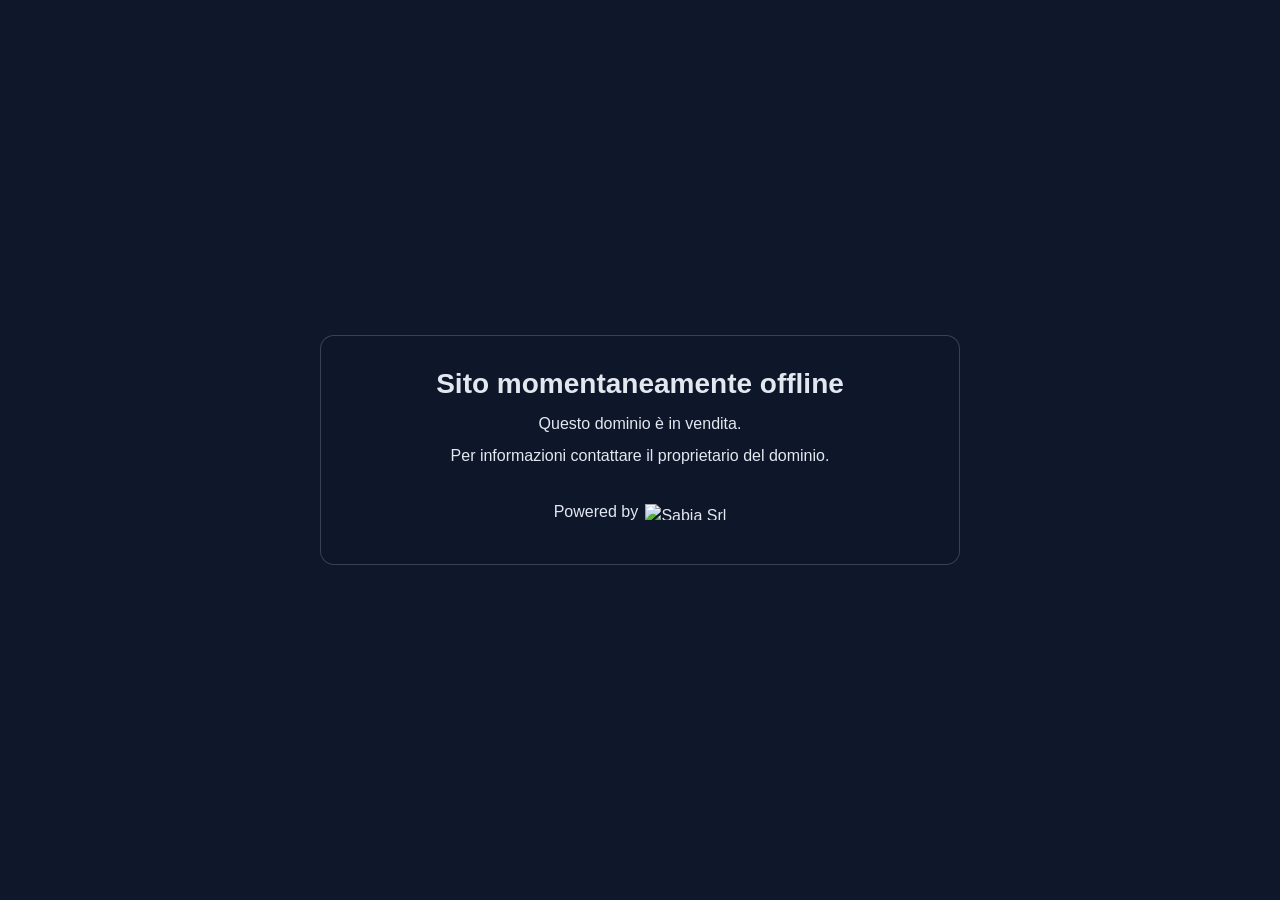
==== commit 4fcaf2cd: "fix" ====
--- a/index.html
+++ b/index.html
@@ -67,7 +67,7 @@
   <body>
     <main>
       <h1>Sito momentaneamente offline</h1>
-      <p>Questo dominio e in vendita.</p>
+      <p>Questo dominio è in vendita.</p>
       <p>Per informazioni contattare il proprietario del dominio.</p>
       <p class="powered">
         <a href="https://www.sabiasrl.com" target="_blank" rel="noopener noreferrer">
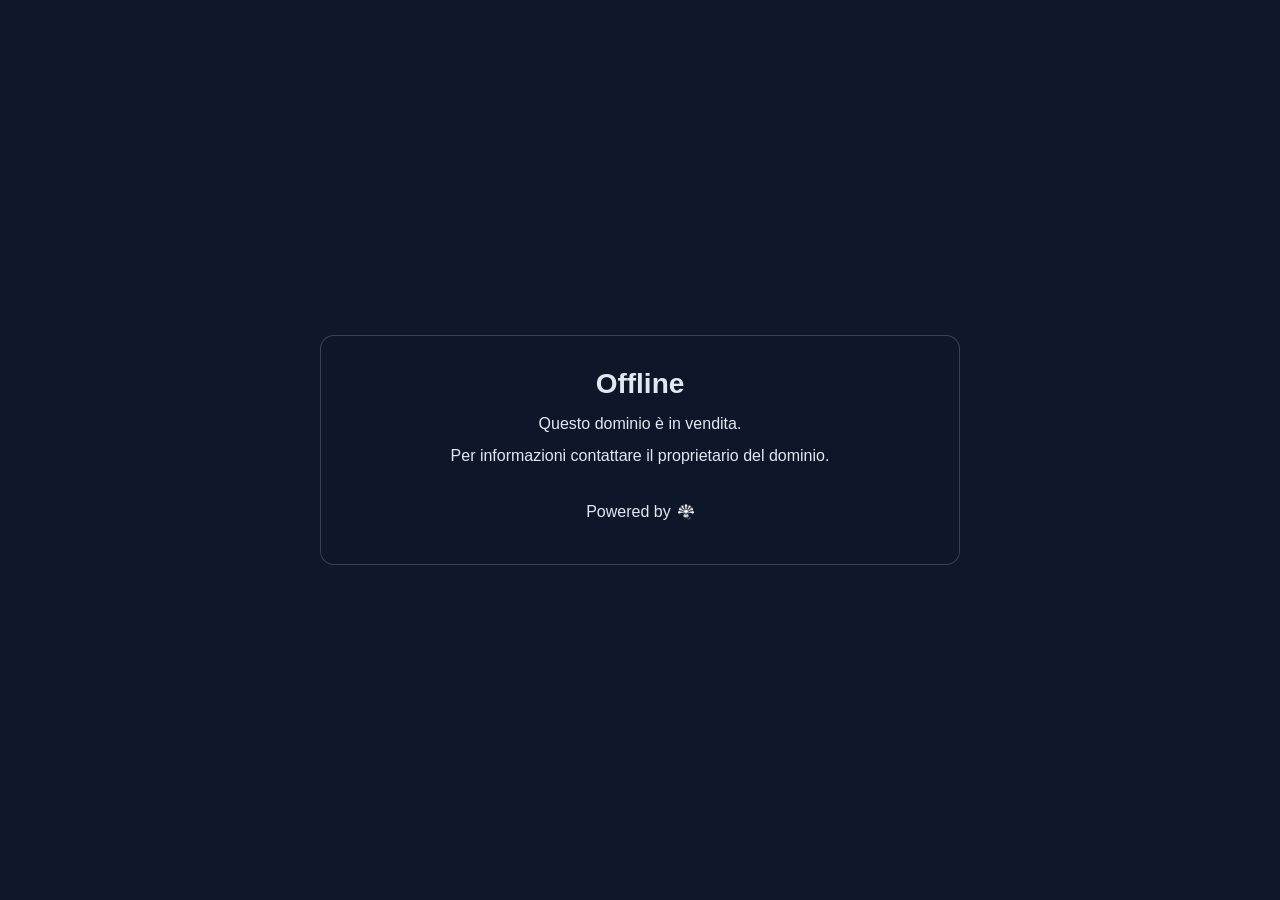
==== commit b70f3c6c: "fix: headline" ====
--- a/index.html
+++ b/index.html
@@ -66,7 +66,7 @@
   </head>
   <body>
     <main>
-      <h1>Sito momentaneamente offline</h1>
+      <h1>Offline</h1>
       <p>Questo dominio è in vendita.</p>
       <p>Per informazioni contattare il proprietario del dominio.</p>
       <p class="powered">
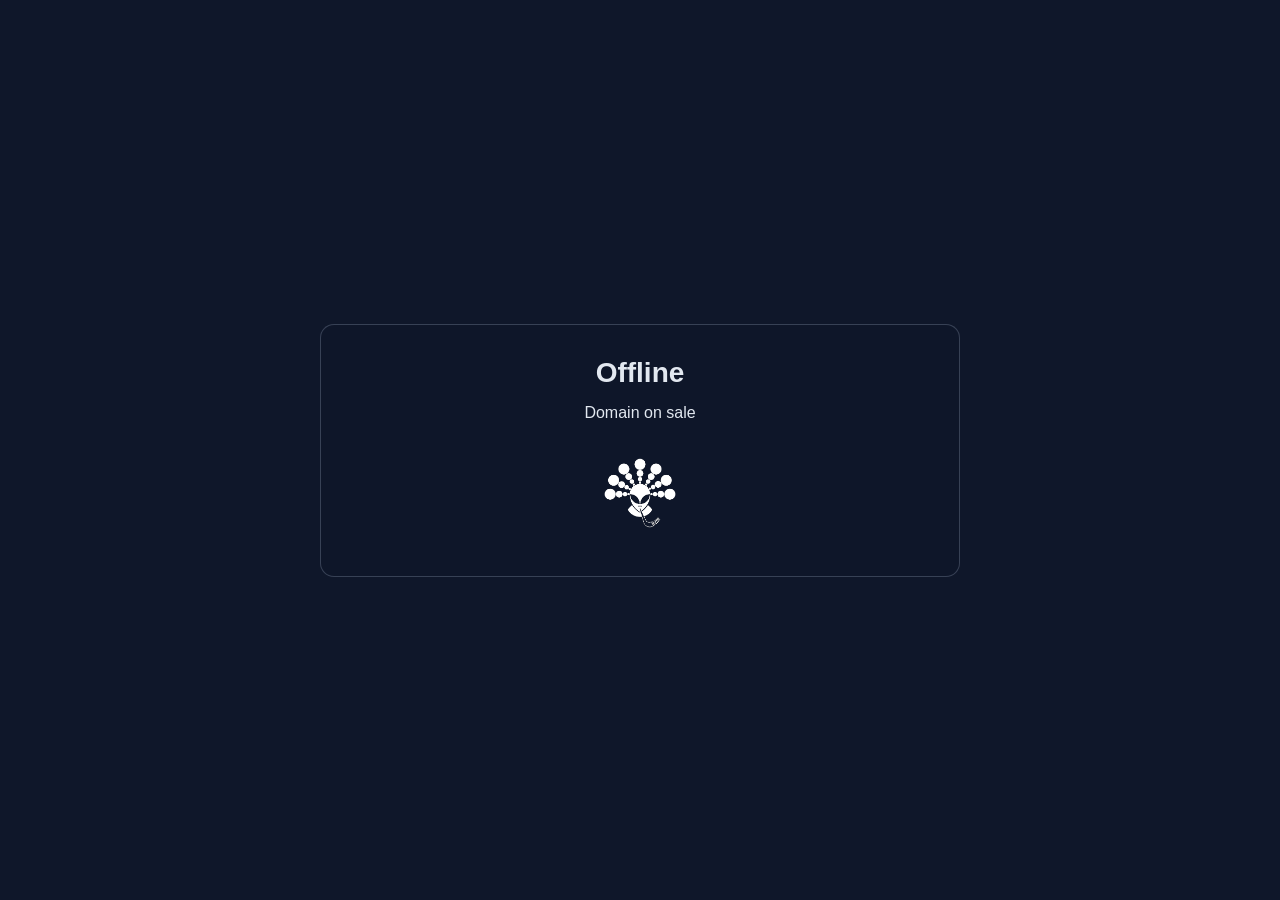
==== commit cae14c9b: "fix: image" ====
--- a/index.html
+++ b/index.html
@@ -53,13 +53,12 @@
       .powered a {
         display: inline-flex;
         align-items: center;
-        gap: 0.45rem;
         color: inherit;
         text-decoration: none;
       }
 
       .powered img {
-        height: 16px;
+        height: 72px;
         width: auto;
       }
     </style>
@@ -67,11 +66,9 @@
   <body>
     <main>
       <h1>Offline</h1>
-      <p>Questo dominio è in vendita.</p>
-      <p>Per informazioni contattare il proprietario del dominio.</p>
+      <p>Domain on sale</p>
       <p class="powered">
         <a href="https://www.sabiasrl.com" target="_blank" rel="noopener noreferrer">
-          <span>Powered by</span>
           <img src="assets/powered-by.png" alt="Sabia Srl" loading="lazy" decoding="async" />
         </a>
       </p>
